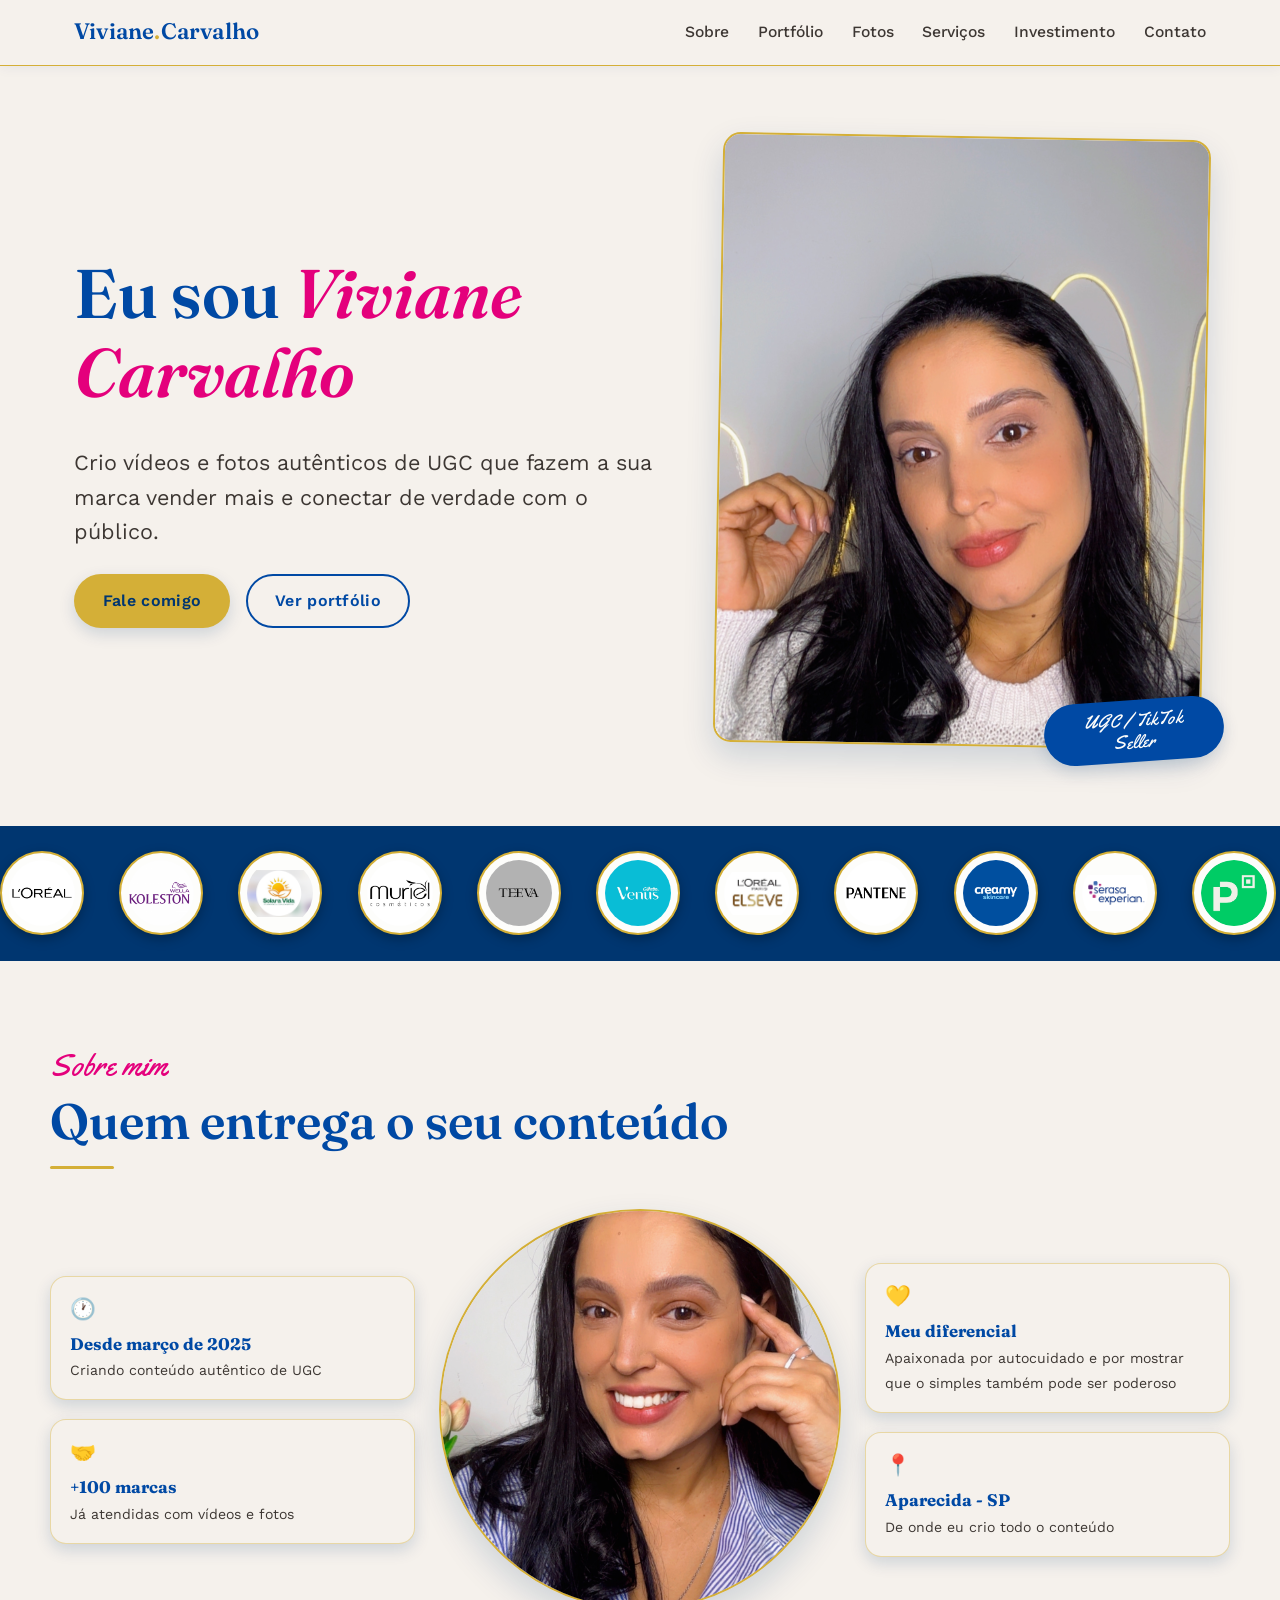
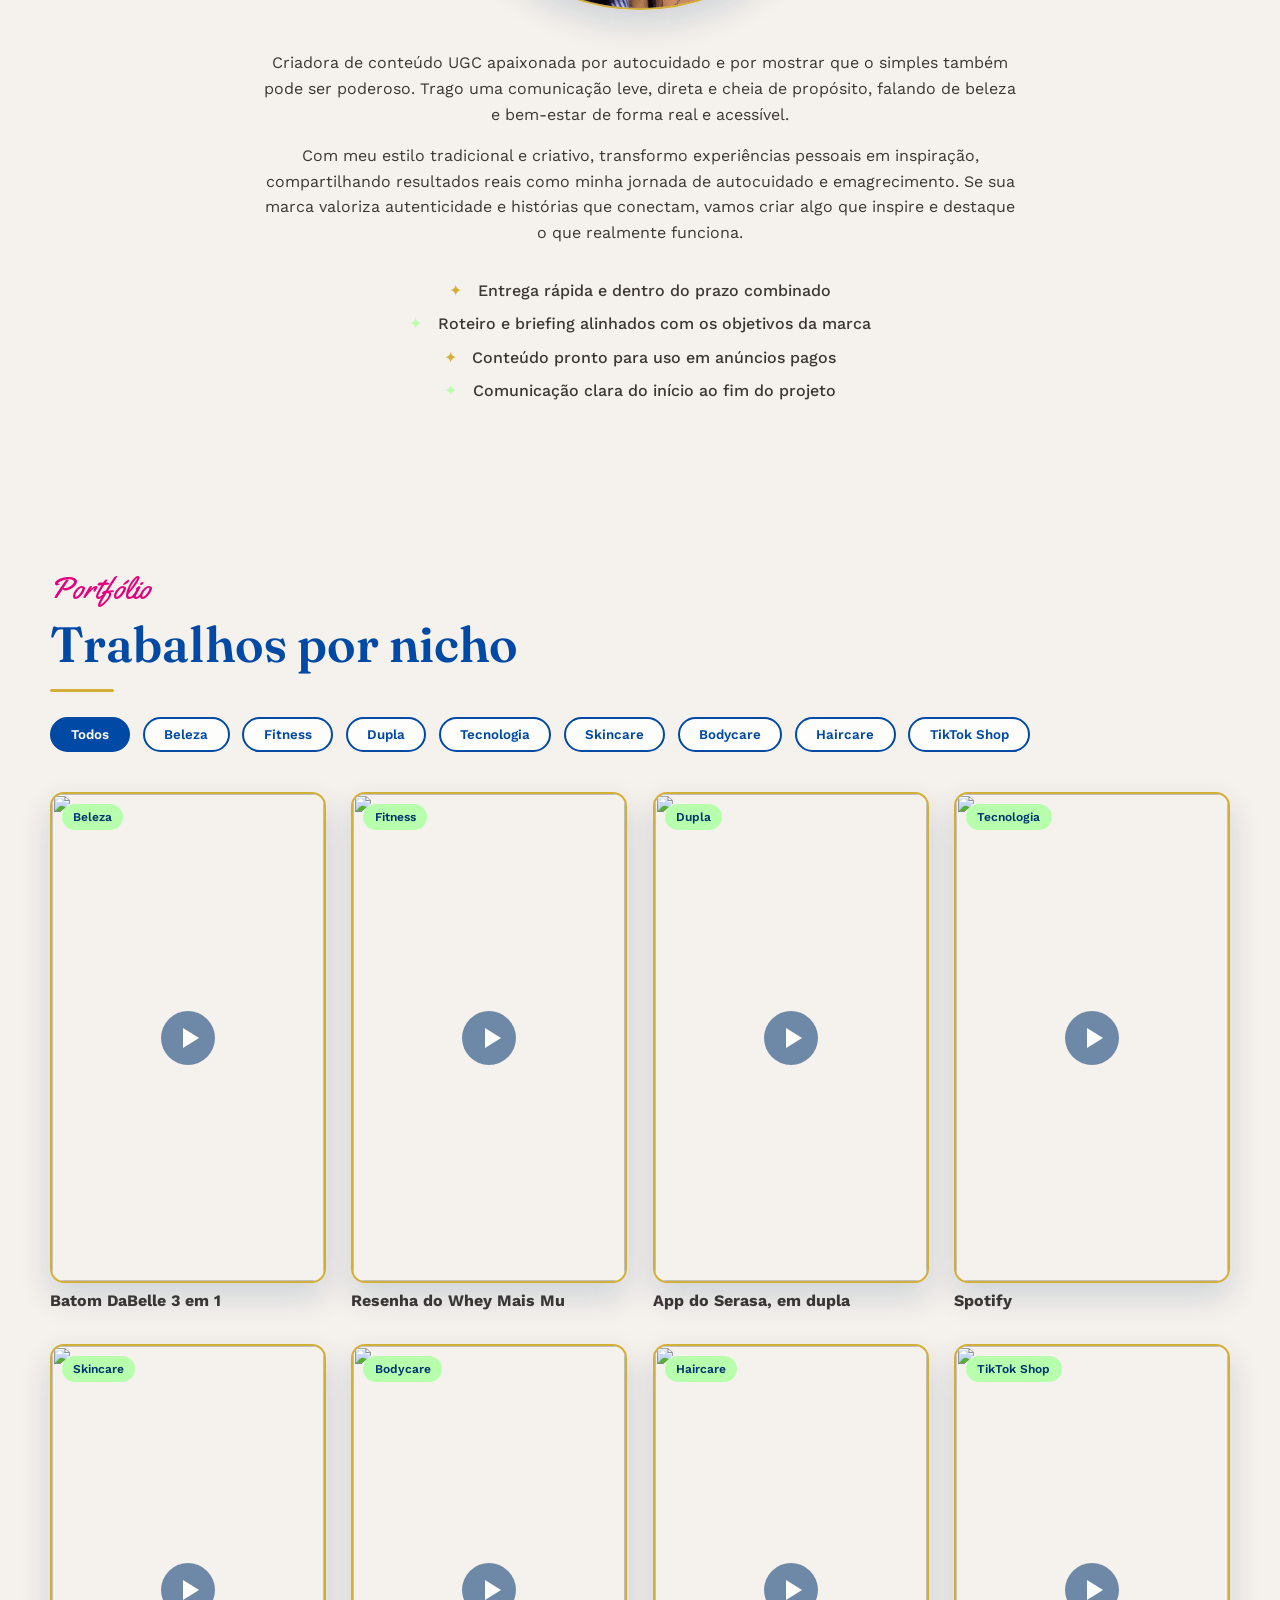
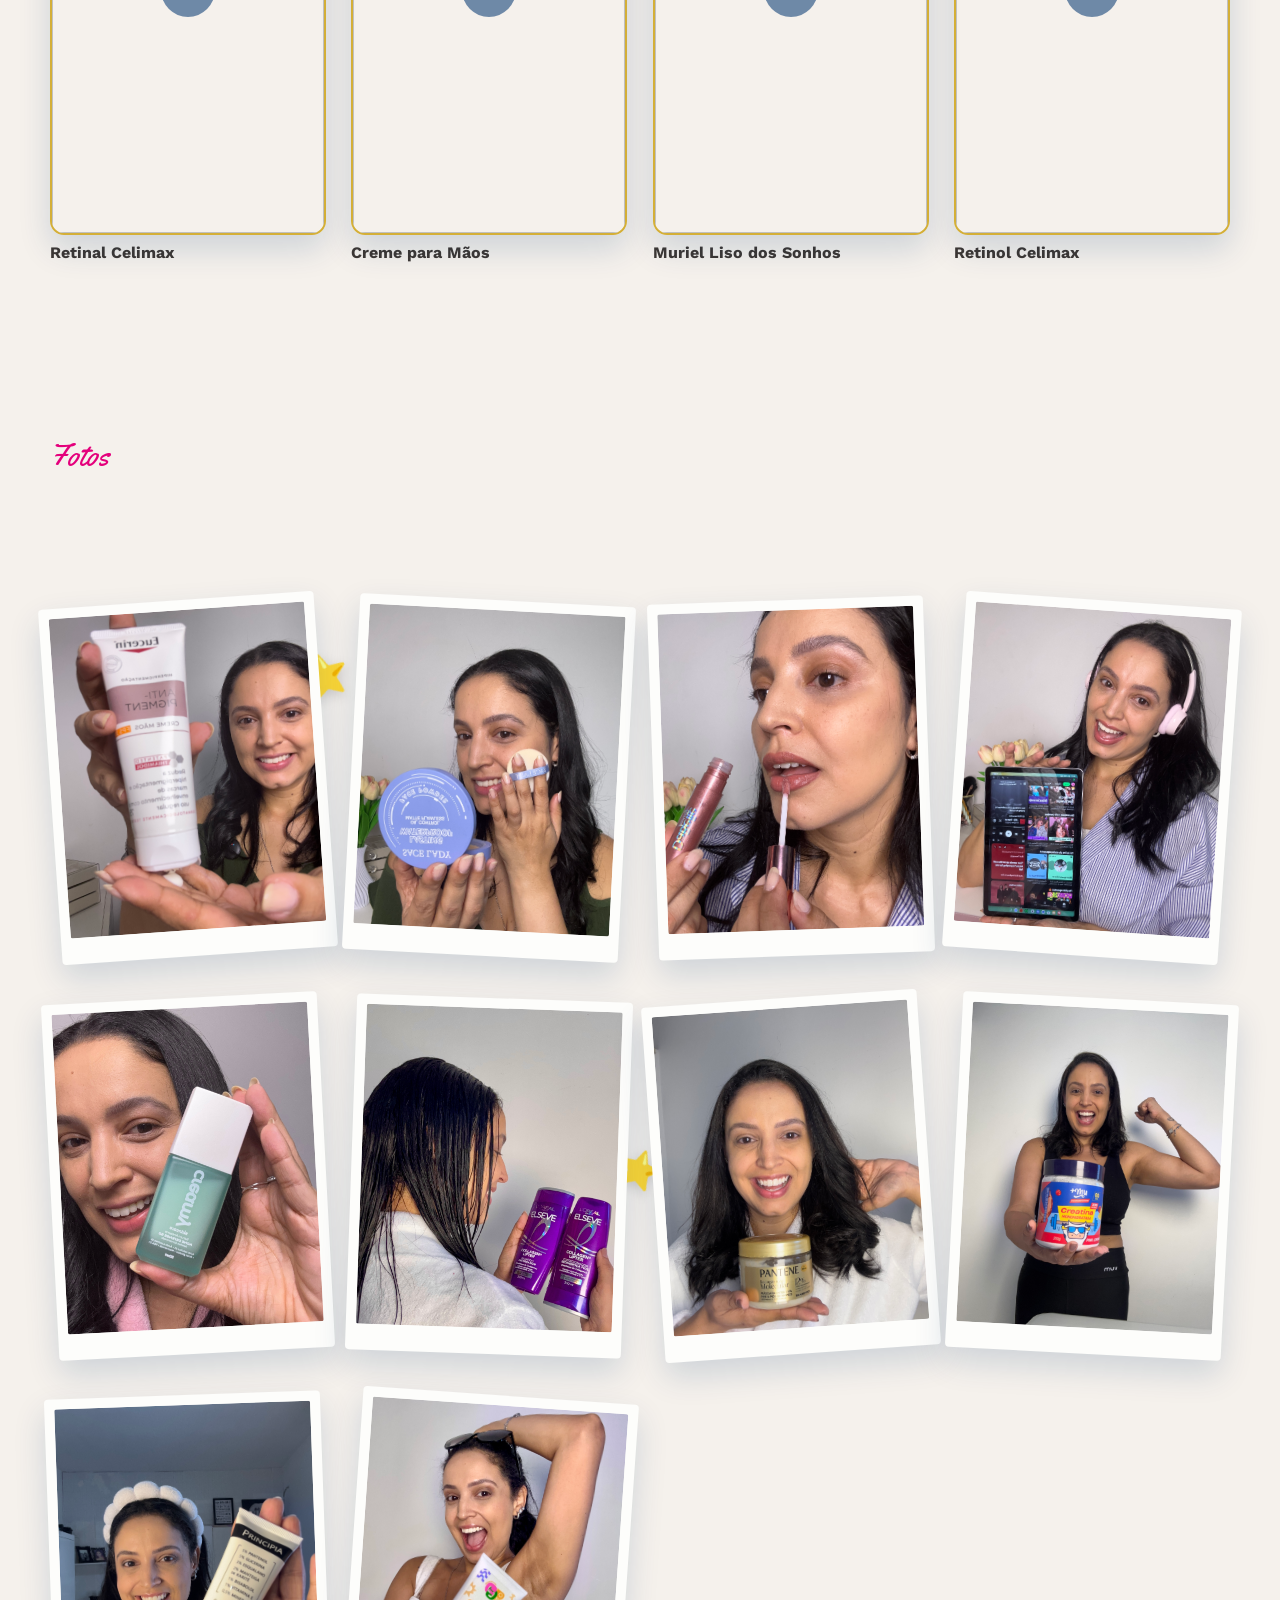
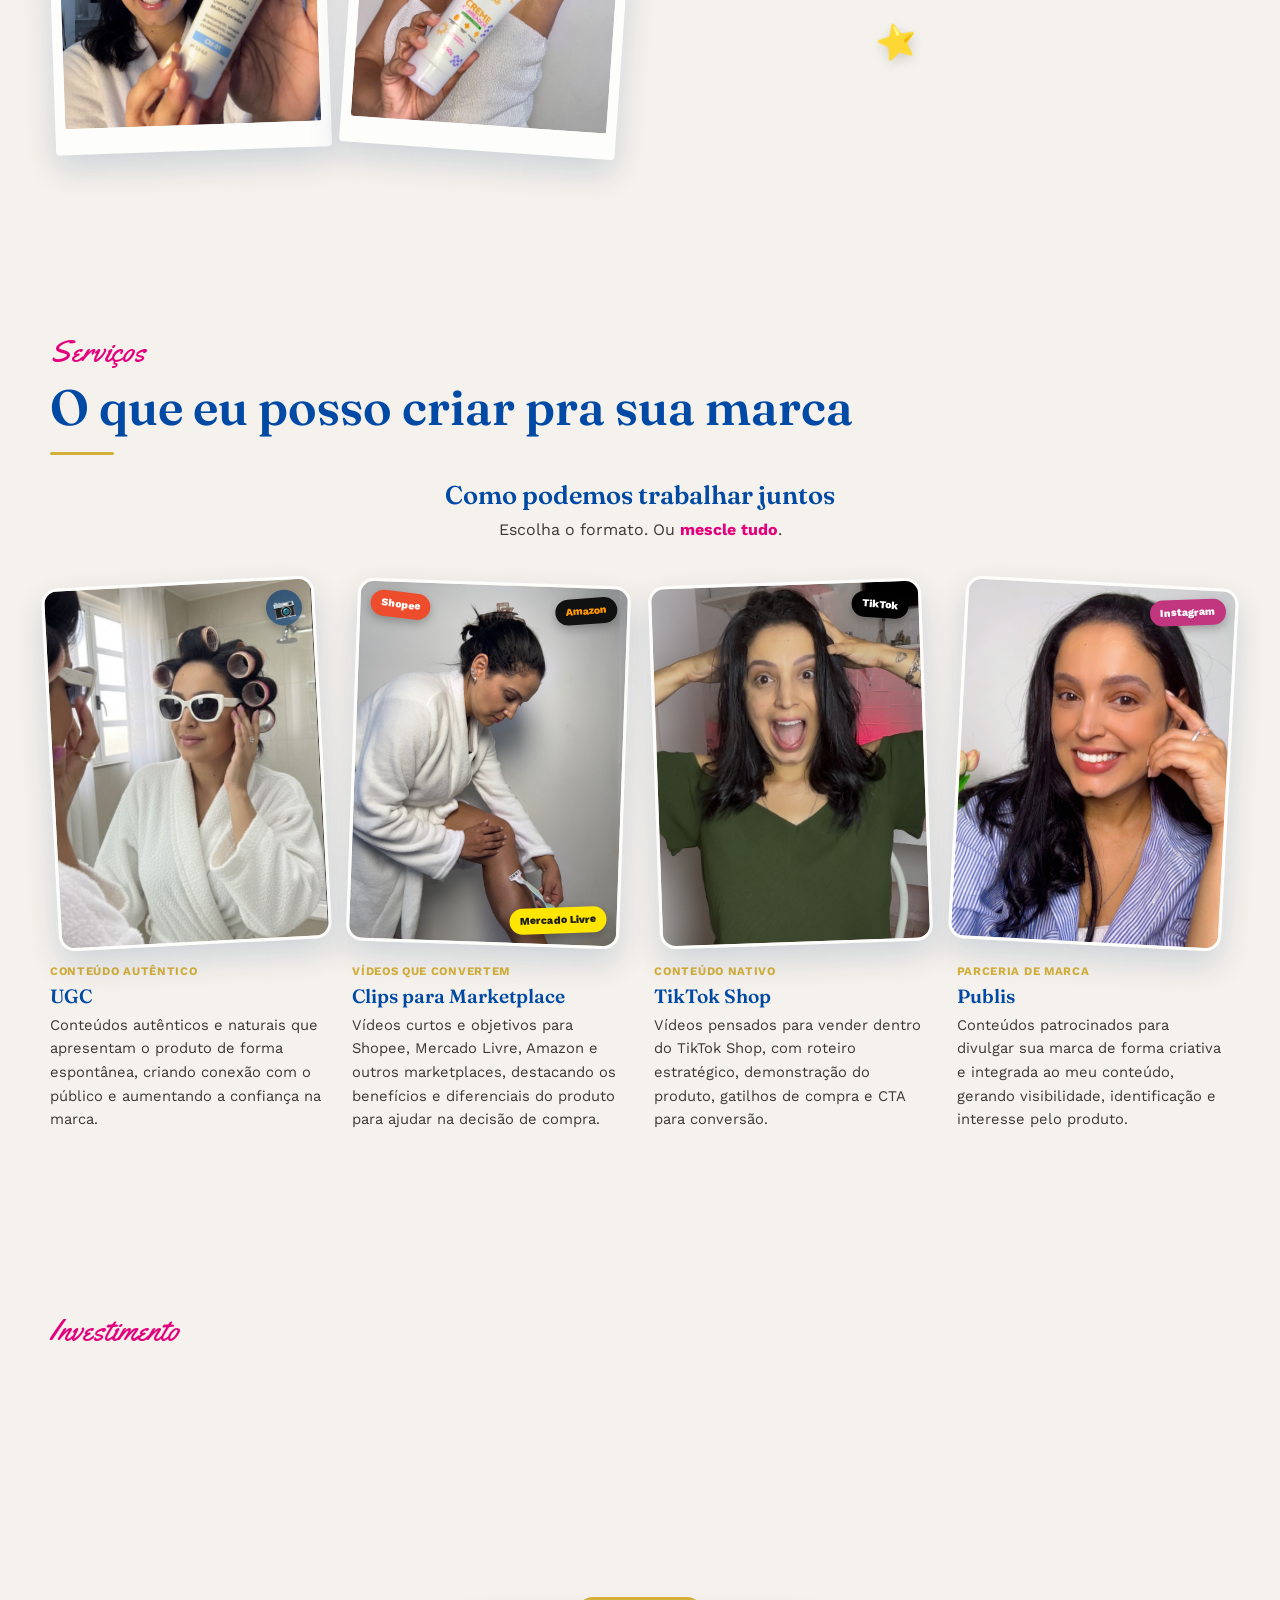
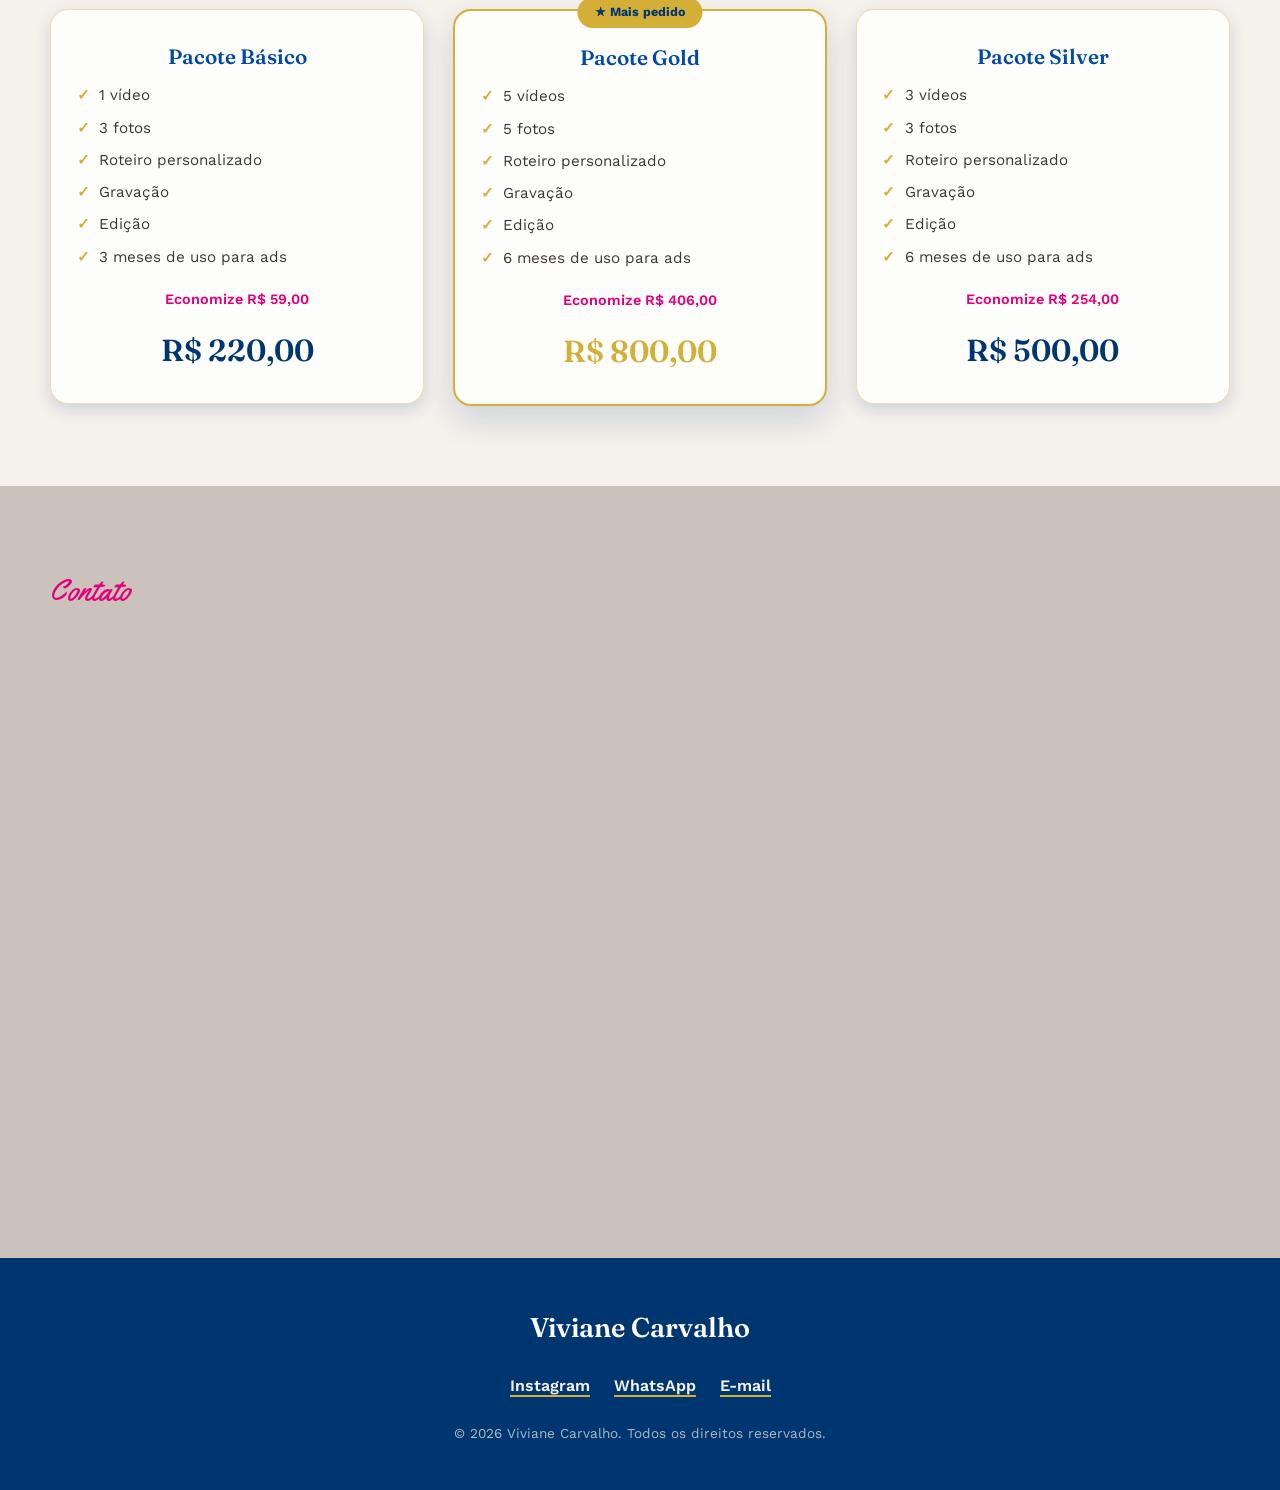
==== index.html @ fca1e66f "Adiciona modal de captura de leads, reaproveitando exatamente a mesma funcao/schema do formulario do" ====
<!DOCTYPE html>
<html lang="pt-BR">
<head>
<meta charset="UTF-8">
<meta name="viewport" content="width=device-width, initial-scale=1.0">
<title>Viviane Carvalho | Criadora de Conteúdo UGC</title>
<meta name="description" content="Viviane Carvalho, criadora de conteúdo UGC. Vídeos e fotos autênticos que aumentam vendas e engajamento para marcas.">

<!-- Google Fonts (único recurso externo permitido) -->
<link rel="preconnect" href="https://fonts.googleapis.com">
<link rel="preconnect" href="https://fonts.gstatic.com" crossorigin>
<link href="https://fonts.googleapis.com/css2?family=Fraunces:ital,wght@0,400;0,500;0,600;0,700;1,500;1,600&family=Work+Sans:wght@400;500;600;700;800&family=Yellowtail&display=swap" rel="stylesheet">

<style>
  /* ===========================================================
     VARIÁVEIS DE COR (paleta de marca: base neutra, azul e pink como
     cores principais, dourado e verde como detalhes)
     =========================================================== */
  :root {
    --azul: #0049a4;         /* cor principal: sofisticação, profundidade */
    --azul-escuro: #003670;  /* tom mais escuro do azul, usado em faixas e cartões escuros */
    --pink: #e4007c;         /* cor principal: feminilidade madura, autoestima */
    --dourado: #d4af37;      /* meio tom: detalhe de criatividade e calor */
    --verde-detalhe: #b7ffad; /* meio tom: detalhe leve, usar com moderação (10%) */
    --branco: #fdfdfb;       /* base: clareza */
    --off-white: #f5f1ec;    /* base: harmonia */
    --cinza-rosado: #ccc2bc; /* base: estabilidade */
    --texto: #3d3733;
    --sombra-suave: 0 14px 32px rgba(0, 54, 112, 0.16);
    --sombra-suave-sm: 0 6px 16px rgba(0, 54, 112, 0.16);
  }

  * { box-sizing: border-box; }

  html {
    scroll-behavior: smooth;
  }

  body {
    margin: 0;
    background-color: var(--off-white);
    color: var(--texto);
    font-family: 'Work Sans', sans-serif;
    line-height: 1.6;
    position: relative;
    overflow-x: hidden;
  }

  img, .bloco-gradiente { max-width: 100%; display: block; }

  h1, h2, h3 {
    font-family: 'Fraunces', serif;
    font-weight: 600;
    line-height: 1.15;
    margin: 0 0 0.5em 0;
    color: var(--azul);
  }

  .fonte-manuscrita { font-family: 'Yellowtail', cursive; }
  .fonte-marcador { font-family: 'Yellowtail', cursive; }

  p { margin: 0 0 1em 0; }

  a { color: inherit; }

  ul { padding: 0; margin: 0; list-style: none; }

  section {
    position: relative;
    z-index: 1;
    scroll-margin-top: 90px;
    padding: 5rem 1.5rem;
  }

  .container {
    max-width: 1180px;
    margin: 0 auto;
  }

  /* Acessibilidade: link para pular direto ao conteúdo */
  .pular-link {
    position: absolute;
    left: -999px;
    top: auto;
    background: var(--dourado);
    color: var(--azul-escuro);
    padding: 0.8rem 1.2rem;
    z-index: 999;
    font-weight: 700;
    border-radius: 8px;
  }
  .pular-link:focus {
    left: 1rem;
    top: 1rem;
  }

  /* Foco visível para navegação por teclado */
  a:focus-visible,
  button:focus-visible,
  input:focus-visible,
  textarea:focus-visible {
    outline: 3px solid var(--dourado);
    outline-offset: 3px;
  }

  .rotulo-secao {
    display: inline-block;
    font-family: 'Yellowtail', cursive;
    font-size: 1.9rem;
    font-weight: 400;
    color: var(--pink);
    margin-bottom: 0.2rem;
  }

  .titulo-secao {
    font-size: clamp(2rem, 5vw, 3.1rem);
    margin-bottom: 0;
    position: relative;
  }
  .titulo-secao::after {
    content: "";
    display: block;
    width: 64px;
    height: 3px;
    background: var(--dourado);
    border-radius: 2px;
    margin: 1rem 0 1.6rem 0;
  }

  /* Botão elegante, em formato de pílula */
  .botao {
    display: inline-flex;
    align-items: center;
    gap: 0.5rem;
    font-family: 'Work Sans', sans-serif;
    font-weight: 600;
    letter-spacing: 0.02em;
    font-size: 1rem;
    text-decoration: none;
    background: var(--dourado);
    color: var(--azul-escuro);
    border: none;
    border-radius: 999px;
    box-shadow: var(--sombra-suave-sm);
    padding: 0.9rem 1.8rem;
    cursor: pointer;
    transition: transform 0.2s ease, box-shadow 0.2s ease;
  }
  .botao:hover, .botao:focus-visible {
    transform: translateY(-3px);
    box-shadow: var(--sombra-suave);
  }
  .botao:active {
    transform: translateY(0);
  }
  .botao--azul { background: var(--azul); color: var(--branco); }
  .botao--verde { background: var(--pink); color: var(--azul-escuro); }
  .botao--magenta { background: var(--dourado); color: var(--azul-escuro); }
  .botao--outline {
    background: transparent;
    color: var(--azul);
    border: 2px solid var(--azul);
    box-shadow: none;
    padding: calc(0.9rem - 2px) calc(1.8rem - 2px);
  }
  .botao--outline:hover, .botao--outline:focus-visible {
    background: var(--azul);
    color: var(--branco);
  }

  /* Bloco em gradiente (substitui fotos/vídeos reais) */
  .bloco-gradiente {
    border: 2px solid var(--dourado);
    border-radius: 16px;
    box-shadow: var(--sombra-suave);
    display: flex;
    align-items: center;
    justify-content: center;
    text-align: center;
    color: var(--branco);
    font-family: 'Fraunces', serif;
    font-style: italic;
    font-weight: 500;
    font-size: 1.15rem;
    padding: 1rem;
    text-shadow: 0 2px 8px rgba(0,0,0,0.3);
  }

  /* Emblema decorativo (fita elegante) */
  .adesivo {
    position: absolute;
    background: var(--azul);
    color: var(--branco);
    border-radius: 999px;
    box-shadow: var(--sombra-suave-sm);
    padding: 0.55rem 1.3rem;
    font-family: 'Yellowtail', cursive;
    font-weight: 400;
    font-size: 1.5rem;
    z-index: 2;
  }

  /* ---------- CABEÇALHO / MENU ---------- */
  .cabecalho {
    position: fixed;
    top: 0; left: 0; right: 0;
    z-index: 100;
    background: var(--off-white);
    border-bottom: 1px solid var(--dourado);
    box-shadow: 0 2px 12px rgba(0, 54, 112, 0.06);
  }
  .barra-nav {
    max-width: 1180px;
    margin: 0 auto;
    display: flex;
    align-items: center;
    justify-content: space-between;
    padding: 0.9rem 1.5rem;
  }
  .logo {
    font-family: 'Fraunces', serif;
    font-weight: 600;
    font-size: 1.4rem;
    text-decoration: none;
    color: var(--azul);
    letter-spacing: 0.2px;
  }
  .logo span { color: var(--dourado); }

  .menu-links {
    display: flex;
    gap: 1.8rem;
    align-items: center;
  }
  .menu-links a {
    text-decoration: none;
    font-weight: 500;
    font-size: 0.98rem;
    color: var(--texto);
    position: relative;
    padding: 0.2rem 0;
  }
  .menu-links a::after {
    content: "";
    position: absolute;
    left: 0; bottom: -3px;
    width: 0%; height: 2px;
    background: var(--dourado);
    transition: width 0.2s ease;
  }
  .menu-links a:hover::after,
  .menu-links a:focus-visible::after {
    width: 100%;
  }

  .botao-hamburguer {
    display: none;
    flex-direction: column;
    justify-content: center;
    gap: 5px;
    width: 44px;
    height: 44px;
    background: var(--azul);
    border: none;
    border-radius: 10px;
    box-shadow: var(--sombra-suave-sm);
    cursor: pointer;
    align-items: center;
  }
  .botao-hamburguer span {
    display: block;
    width: 22px;
    height: 2px;
    background: var(--off-white);
    transition: transform 0.25s ease, opacity 0.25s ease;
  }
  .botao-hamburguer.aberto span:nth-child(1) { transform: translateY(8px) rotate(45deg); }
  .botao-hamburguer.aberto span:nth-child(2) { opacity: 0; }
  .botao-hamburguer.aberto span:nth-child(3) { transform: translateY(-8px) rotate(-45deg); }

  @media (max-width: 860px) {
    .botao-hamburguer { display: flex; }
    .menu-links {
      position: fixed;
      top: 68px;
      right: 0;
      left: 0;
      background: var(--off-white);
      flex-direction: column;
      align-items: flex-start;
      gap: 0;
      border-bottom: 1px solid var(--dourado);
      max-height: 0;
      overflow: hidden;
      transition: max-height 0.3s ease;
    }
    .menu-links.aberto { max-height: 500px; }
    .menu-links a {
      width: 100%;
      padding: 1rem 1.5rem;
      border-top: 1px solid rgba(0,73,164,0.12);
    }
  }

  /* ---------- HERO ---------- */
  .hero {
    padding-top: 8.5rem;
    display: grid;
    grid-template-columns: 1.1fr 0.9fr;
    gap: 3rem;
    align-items: center;
  }
  .hero-texto h1 {
    font-size: clamp(2.4rem, 6vw, 4.3rem);
  }
  .hero-texto .destaque {
    color: var(--pink);
    font-style: italic;
  }
  .hero-frase {
    font-size: clamp(1.1rem, 2vw, 1.35rem);
    max-width: 46ch;
    font-weight: 400;
  }
  .hero-cta {
    display: flex;
    gap: 1rem;
    flex-wrap: wrap;
    margin-top: 1.5rem;
  }
  .hero-imagem-wrap {
    position: relative;
  }
  .hero-imagem-wrap .bloco-gradiente,
  .hero-imagem-wrap .hero-imagem {
    aspect-ratio: 4 / 5;
    width: 100%;
    border-radius: 18px;
    transform: rotate(1deg);
  }
  .hero-imagem-wrap .hero-imagem {
    object-fit: cover;
    border: 2px solid var(--dourado);
    box-shadow: var(--sombra-suave);
  }
  .adesivo-hero-2 {
    bottom: -16px;
    right: -18px;
    transform: rotate(-4deg);
    background: var(--azul);
    font-size: 1.15rem;
    text-align: center;
    line-height: 1.2;
    max-width: 180px;
  }
  @media (max-width: 480px) {
    .adesivo-hero-2 { right: 6px; bottom: -14px; font-size: 1rem; max-width: 150px; }
  }

  @media (max-width: 900px) {
    .hero { grid-template-columns: 1fr; padding-top: 7rem; }
    .hero-imagem-wrap { max-width: 380px; margin: 0 auto; }
  }

  /* ---------- FAIXA DE MARCAS ---------- */
  .faixa-marcas {
    background: var(--azul-escuro);
    color: var(--off-white);
    padding: 1.6rem 0;
    overflow: hidden;
  }
  .marquee-marcas {
    display: flex;
    width: max-content;
    animation: rolar-marcas 150s linear infinite;
    gap: 2.2rem;
    align-items: center;
  }
  @keyframes rolar-marcas {
    from { transform: translateX(0); }
    to { transform: translateX(-50%); }
  }

  /* Logo da marca, em formato redondo (placeholder). Veja o comentário em
     config.marcas no <script> explicando como trocar pela logo real quando
     você tiver o arquivo de imagem. */
  .logo-marca {
    width: 84px;
    height: 84px;
    border-radius: 50%;
    border: 2px solid var(--dourado);
    box-shadow: 0 4px 12px rgba(0,0,0,0.28);
    flex-shrink: 0;
    display: flex;
    align-items: center;
    justify-content: center;
    font-family: 'Fraunces', serif;
    font-weight: 600;
    color: var(--branco);
    font-size: 1.3rem;
    text-shadow: 0 2px 6px rgba(0,0,0,0.3);
    object-fit: contain;
    padding: 7px;
    background-color: var(--branco);
  }

  /* ---------- SOBRE ---------- */
  .sobre-visual {
    display: grid;
    grid-template-columns: 1fr 1.1fr 1fr;
    align-items: center;
    gap: 1.5rem;
    margin: 2.5rem 0;
  }
  .sobre-imagem .bloco-gradiente,
  .sobre-imagem .foto-sobre {
    aspect-ratio: 1 / 1;
    border-radius: 50%;
  }
  .sobre-imagem .foto-sobre {
    width: 100%;
    object-fit: cover;
    border: 2px solid var(--dourado);
    box-shadow: var(--sombra-suave);
  }
  .fatos-sobre {
    display: flex;
    flex-direction: column;
    gap: 1.2rem;
  }
  .fato-sobre {
    background: var(--off-white);
    border: 1px solid rgba(212,175,55,0.4);
    border-radius: 16px;
    padding: 1rem 1.2rem;
    box-shadow: var(--sombra-suave-sm);
  }
  .fato-sobre .fato-icone {
    font-size: 1.3rem;
    display: block;
    margin-bottom: 0.3rem;
  }
  .fato-sobre .fato-titulo {
    font-family: 'Fraunces', serif;
    color: var(--azul);
    font-weight: 700;
    font-size: 1.05rem;
    display: block;
  }
  .fato-sobre .fato-texto {
    font-size: 0.88rem;
    color: var(--texto);
  }
  .sobre-texto-wrap {
    max-width: 760px;
    margin: 0 auto;
    text-align: center;
  }
  .sobre-lista {
    display: inline-flex;
    flex-wrap: wrap;
    justify-content: center;
    gap: 0.5rem 2rem;
    margin-top: 1rem;
  }
  .sobre-lista li {
    padding-left: 1.8rem;
    position: relative;
    font-weight: 500;
  }
  .sobre-lista li::before {
    content: "✦";
    position: absolute;
    left: 0;
    color: var(--dourado);
  }
  .sobre-lista li:nth-child(even)::before {
    color: var(--verde-detalhe);
  }
  @media (max-width: 860px) {
    .sobre-visual { grid-template-columns: 1fr; }
    .sobre-imagem { max-width: 260px; margin: 0 auto; }
    .fatos-sobre { flex-direction: row; flex-wrap: wrap; justify-content: center; }
    .fato-sobre { flex: 1 1 220px; }
  }

  /* ---------- PORTFÓLIO ---------- */
  .filtros {
    display: flex;
    flex-wrap: wrap;
    gap: 0.8rem;
    margin-bottom: 2.5rem;
  }
  .filtro-btn {
    font-family: 'Work Sans', sans-serif;
    font-weight: 600;
    background: var(--branco);
    color: var(--azul);
    border: 2px solid var(--azul);
    border-radius: 999px;
    box-shadow: none;
    padding: 0.5rem 1.2rem;
    cursor: pointer;
    transition: transform 0.15s ease, background 0.15s ease, color 0.15s ease;
  }
  .filtro-btn:hover { transform: translateY(-2px); }
  .filtro-btn[aria-pressed="true"] {
    background: var(--azul);
    color: var(--branco);
  }
  .portfolio-carrossel-wrap {
    position: relative;
  }
  .galeria-portfolio {
    display: grid;
    grid-template-columns: repeat(auto-fit, minmax(240px, 1fr));
    gap: 1.6rem;
  }
  /* Modo carrossel: ativado por JS quando um filtro (diferente de "Todos") é
     escolhido. Os trabalhos passam a rolar na horizontal, com setas de navegação. */
  .galeria-portfolio.modo-carrossel {
    display: flex;
    overflow-x: auto;
    scroll-snap-type: x mandatory;
    scroll-behavior: smooth;
    padding-bottom: 0.5rem;
    scrollbar-width: none;
  }
  .galeria-portfolio.modo-carrossel::-webkit-scrollbar { display: none; }
  .galeria-portfolio.modo-carrossel .item-portfolio {
    flex: 0 0 260px;
    width: 260px;
    scroll-snap-align: start;
  }
  .seta-portfolio {
    display: none;
    position: absolute;
    top: 42%;
    transform: translateY(-50%);
    z-index: 5;
    width: 46px;
    height: 46px;
    border-radius: 50%;
    border: none;
    background: var(--dourado);
    color: var(--azul-escuro);
    box-shadow: var(--sombra-suave-sm);
    font-size: 1.5rem;
    font-weight: 800;
    line-height: 1;
    cursor: pointer;
    align-items: center;
    justify-content: center;
    transition: transform 0.15s ease;
  }
  .seta-portfolio:hover, .seta-portfolio:focus-visible { transform: translateY(-50%) scale(1.08); }
  .seta-portfolio.mostrar { display: flex; }
  .seta-esquerda { left: -14px; }
  .seta-direita { right: -14px; }
  @media (max-width: 640px) {
    .seta-portfolio { width: 38px; height: 38px; font-size: 1.15rem; }
    .seta-esquerda { left: -6px; }
    .seta-direita { right: -6px; }
  }
  .item-portfolio { transition: opacity 0.25s ease, transform 0.25s ease; }
  .item-portfolio .bloco-gradiente {
    aspect-ratio: 3 / 4;
    border-radius: 14px;
    flex-direction: column;
    gap: 0.4rem;
  }
  .item-portfolio .categoria-tag {
    font-family: 'Work Sans', sans-serif;
    font-size: 0.75rem;
    font-weight: 600;
    background: var(--verde-detalhe);
    color: var(--azul-escuro);
    padding: 0.2rem 0.7rem;
    border-radius: 20px;
  }
  .item-portfolio h3 {
    font-family: 'Work Sans', sans-serif;
    color: var(--texto);
    font-size: 1rem;
    font-weight: 700;
    margin-top: 0.6rem;
  }

  /* Player de vídeo do YouTube embutido no card do portfólio */
  .video-wrap {
    position: relative;
    width: 100%;
    aspect-ratio: 9 / 16;
    border-radius: 14px;
    overflow: hidden;
    border: 2px solid var(--dourado);
    box-shadow: var(--sombra-suave);
  }
  .video-wrap iframe {
    position: absolute;
    inset: 0;
    width: 100%;
    height: 100%;
    border: 0;
  }
  /* Camada transparente por cima do vídeo: impede clique direito (menu de baixar,
     copiar link etc.) e é ela que recebe o hover, já que o player não tem controles. */
  .video-overlay {
    position: absolute;
    inset: 0;
    z-index: 4;
    background: transparent;
  }
  /* Capa estática (thumbnail) exibida antes do hover, para esconder o botão
     de play nativo do YouTube. Some junto com o ícone quando o vídeo toca. */
  .video-capa {
    position: absolute;
    inset: 0;
    width: 100%;
    height: 100%;
    object-fit: cover;
    z-index: 2;
    transition: opacity 0.2s ease;
  }
  .video-icone-play {
    position: absolute;
    top: 50%;
    left: 50%;
    transform: translate(-50%, -50%);
    width: 54px;
    height: 54px;
    border-radius: 50%;
    background: rgba(0, 54, 112, 0.55);
    z-index: 3;
    transition: opacity 0.2s ease;
  }
  .video-icone-play::before {
    content: "";
    position: absolute;
    top: 50%;
    left: 56%;
    transform: translate(-50%, -50%);
    border-style: solid;
    border-width: 10px 0 10px 16px;
    border-color: transparent transparent transparent var(--branco);
  }
  .video-wrap.tocando .video-capa,
  .video-wrap.tocando .video-icone-play {
    opacity: 0;
    pointer-events: none;
  }
  .categoria-tag-video {
    position: absolute;
    top: 10px;
    left: 10px;
    z-index: 4;
  }

  /* ---------- GALERIA DE FOTOS ---------- */
  .galeria-fotos {
    position: relative;
    display: grid;
    grid-template-columns: repeat(auto-fit, minmax(220px, 1fr));
    gap: 2.6rem 1.6rem;
    padding: 1rem 0;
  }
  .item-foto {
    background: var(--branco);
    padding: 0.6rem 0.6rem 1.6rem 0.6rem;
    border-radius: 4px;
    box-shadow: var(--sombra-suave);
    transition: transform 0.25s ease, box-shadow 0.25s ease;
    position: relative;
    z-index: 1;
  }
  .item-foto:nth-child(6n+1) { transform: rotate(-4deg); }
  .item-foto:nth-child(6n+2) { transform: rotate(3deg); }
  .item-foto:nth-child(6n+3) { transform: rotate(-2deg); }
  .item-foto:nth-child(6n+4) { transform: rotate(4deg); }
  .item-foto:nth-child(6n+5) { transform: rotate(-3deg); }
  .item-foto:nth-child(6n+6) { transform: rotate(2deg); }
  .item-foto:hover {
    transform: rotate(0deg) scale(1.06);
    box-shadow: 0 18px 34px rgba(0, 54, 112, 0.24);
    z-index: 5;
  }
  .item-foto .bloco-gradiente {
    aspect-ratio: 4 / 5;
    border-radius: 2px;
  }
  .foto-real {
    width: 100%;
    aspect-ratio: 4 / 5;
    object-fit: cover;
    border-radius: 2px;
    display: block;
  }
  .figurinha-fotos {
    position: absolute;
    pointer-events: none;
    z-index: 0;
    line-height: 1;
    filter: drop-shadow(0 4px 6px rgba(0,0,0,0.15));
  }

  /* ---------- SERVIÇOS ---------- */
  .servicos-banner {
    text-align: center;
    max-width: 620px;
    margin: 1.5rem auto 2.5rem auto;
  }
  .servicos-banner h3 {
    font-family: 'Fraunces', serif;
    color: var(--azul);
    font-size: 1.6rem;
    margin-bottom: 0.4rem;
  }
  .servicos-banner p { margin: 0; }
  .servicos-banner-destaque { color: var(--pink); font-weight: 700; }
  .reveal-divertido {
    transform: scale(0.7) rotate(-4deg);
  }
  .reveal-divertido.visivel {
    transform: scale(1) rotate(0deg);
    transition: opacity 0.6s ease, transform 0.7s cubic-bezier(0.34, 1.56, 0.64, 1);
  }
  .grid-servicos {
    display: grid;
    grid-template-columns: repeat(auto-fit, minmax(230px, 1fr));
    gap: 2.2rem 1.8rem;
  }
  .card-servico {
    text-align: left;
  }
  .card-servico .foto-servico-wrap {
    position: relative;
    overflow: hidden;
    border-radius: 16px;
    box-shadow: var(--sombra-suave);
    border: 3px solid var(--branco);
    margin-bottom: 1.1rem;
    transition: transform 0.25s ease;
  }
  .selo-servico {
    position: absolute;
    z-index: 2;
    font-size: 0.66rem;
    font-weight: 800;
    letter-spacing: 0.01em;
    padding: 0.3rem 0.65rem;
    border-radius: 999px;
    box-shadow: 0 4px 10px rgba(0,0,0,0.25);
    white-space: nowrap;
  }
  .selo-icone-servico {
    position: absolute;
    z-index: 2;
    width: 36px;
    height: 36px;
    border-radius: 50%;
    background: rgba(0, 54, 112, 0.65);
    display: flex;
    align-items: center;
    justify-content: center;
    font-size: 1.15rem;
    box-shadow: 0 4px 10px rgba(0,0,0,0.25);
  }
  .card-servico:nth-child(4n+1) .foto-servico-wrap { transform: rotate(-3deg); }
  .card-servico:nth-child(4n+2) .foto-servico-wrap { transform: rotate(2deg); }
  .card-servico:nth-child(4n+3) .foto-servico-wrap { transform: rotate(-2deg); }
  .card-servico:nth-child(4n+4) .foto-servico-wrap { transform: rotate(3deg); }
  .card-servico:hover .foto-servico-wrap { transform: rotate(0deg) scale(1.04); }
  .foto-servico {
    width: 100%;
    aspect-ratio: 3 / 4;
    object-fit: cover;
    display: block;
  }
  .card-servico .servico-categoria {
    text-transform: uppercase;
    font-size: 0.72rem;
    letter-spacing: 0.06em;
    color: var(--dourado);
    font-weight: 700;
    display: block;
    margin-bottom: 0.3rem;
  }
  .card-servico h3 {
    font-size: 1.2rem;
    font-family: 'Fraunces', serif;
    font-weight: 600;
    margin-bottom: 0.4rem;
  }
  .card-servico p { font-size: 0.92rem; }
  @media (max-width: 640px) {
    .servicos-banner { flex-direction: column; align-items: flex-start; }
  }

  /* ---------- INVESTIMENTO ---------- */
  .precos-unitarios {
    background: var(--off-white);
    border: 1px solid rgba(212,175,55,0.4);
    border-radius: 16px;
    padding: 1.5rem 2rem;
    margin: 0.5rem 0 2.5rem 0;
  }
  .precos-unitarios h3 {
    font-family: 'Fraunces', serif;
    color: var(--azul);
    font-size: 1.1rem;
    margin-bottom: 0.9rem;
  }
  .lista-unitarios {
    display: flex;
    flex-wrap: wrap;
    gap: 0.7rem 2.2rem;
  }
  .lista-unitarios li {
    font-weight: 600;
    font-size: 0.95rem;
  }
  .lista-unitarios li span {
    color: var(--pink);
    font-weight: 700;
    margin-left: 0.3rem;
  }
  .lista-unitarios li a {
    color: inherit;
    text-decoration: underline;
    text-decoration-color: rgba(212,175,55,0.6);
    text-underline-offset: 3px;
  }
  .lista-unitarios li span a {
    color: var(--pink);
  }
  .grid-pacotes {
    display: grid;
    grid-template-columns: repeat(auto-fit, minmax(260px, 1fr));
    gap: 1.8rem;
    align-items: start;
  }
  .card-pacote {
    background: var(--branco);
    border: 1px solid rgba(212,175,55,0.4);
    border-radius: 18px;
    box-shadow: var(--sombra-suave-sm);
    padding: 2.2rem 1.6rem 1.8rem 1.6rem;
    text-align: center;
    position: relative;
  }
  .card-pacote.destaque {
    border: 2px solid var(--dourado);
    box-shadow: var(--sombra-suave);
  }
  @media (min-width: 641px) {
    .card-pacote.destaque { transform: scale(1.04); }
  }
  .card-pacote .selo-popular {
    position: absolute;
    top: -14px;
    left: 50%;
    transform: translateX(-50%);
    background: var(--dourado);
    color: var(--azul-escuro);
    font-size: 0.78rem;
    font-weight: 700;
    padding: 0.35rem 1.1rem;
    border-radius: 999px;
    white-space: nowrap;
  }
  .card-pacote h3 {
    font-family: 'Fraunces', serif;
    color: var(--azul);
    font-size: 1.3rem;
    margin-bottom: 0.9rem;
  }
  .card-pacote ul {
    text-align: left;
    margin-bottom: 1.2rem;
  }
  .card-pacote ul li {
    padding-left: 1.4rem;
    position: relative;
    margin-bottom: 0.5rem;
    font-size: 0.95rem;
  }
  .card-pacote ul li::before {
    content: "✓";
    position: absolute;
    left: 0;
    color: var(--dourado);
    font-weight: 700;
  }
  .card-pacote .economia {
    display: block;
    color: var(--pink);
    font-weight: 600;
    font-size: 0.9rem;
    margin-bottom: 0.9rem;
  }
  .card-pacote .preco {
    font-family: 'Fraunces', serif;
    font-size: 1.9rem;
    font-weight: 600;
    color: var(--azul-escuro);
  }
  .card-pacote.destaque .preco { color: var(--dourado); }

  /* ---------- CONTATO ---------- */
  .secao-contato { background: var(--cinza-rosado); }
  .contato-grid {
    display: grid;
    grid-template-columns: 1fr 1fr;
    gap: 3rem;
  }
  .formulario {
    display: flex;
    flex-direction: column;
    gap: 1rem;
    background: var(--branco);
    border: 1px solid rgba(212,175,55,0.4);
    border-radius: 18px;
    box-shadow: var(--sombra-suave);
    padding: 2rem;
  }
  .campo label {
    display: block;
    font-weight: 600;
    margin-bottom: 0.4rem;
    font-size: 0.95rem;
    color: var(--azul);
  }
  .campo input,
  .campo textarea {
    width: 100%;
    padding: 0.8rem;
    border: 1.5px solid rgba(0,73,164,0.35);
    border-radius: 8px;
    font-family: 'Work Sans', sans-serif;
    font-size: 1rem;
    background: var(--off-white);
    color: var(--texto);
  }
  .mensagem-confirmacao {
    background: var(--pink);
    color: var(--azul-escuro);
    border-radius: 10px;
    padding: 0.9rem 1.1rem;
    font-weight: 700;
    display: none;
  }
  .mensagem-confirmacao.mostrar { display: block; }

  .contatos-diretos { display: flex; flex-direction: column; gap: 1rem; }
  .contato-item {
    display: flex;
    align-items: center;
    gap: 1rem;
    text-decoration: none;
    background: var(--branco);
    border: 1px solid rgba(212,175,55,0.4);
    border-radius: 14px;
    box-shadow: var(--sombra-suave-sm);
    padding: 1.1rem 1.3rem;
    color: var(--texto);
    font-weight: 600;
    transition: transform 0.15s ease, box-shadow 0.15s ease;
  }
  .contato-item:hover { transform: translateY(-3px); box-shadow: var(--sombra-suave); }
  .contato-item .icone-contato { font-size: 1.6rem; }

  @media (max-width: 860px) {
    .contato-grid { grid-template-columns: 1fr; }
  }

  /* ---------- RODAPÉ ---------- */
  .rodape {
    background: var(--azul-escuro);
    color: var(--off-white);
    padding: 3rem 1.5rem 2rem;
    text-align: center;
  }
  .rodape-nome {
    font-family: 'Fraunces', serif;
    font-weight: 600;
    font-size: 1.7rem;
    color: var(--branco);
  }
  .rodape-redes {
    display: flex;
    justify-content: center;
    gap: 1.5rem;
    margin: 1.5rem 0;
    flex-wrap: wrap;
  }
  .rodape-redes a {
    text-decoration: none;
    font-weight: 600;
    border-bottom: 2px solid var(--dourado);
  }
  .rodape-copyright {
    font-size: 0.85rem;
    opacity: 0.7;
    margin-top: 1rem;
  }

  /* ---------- ANIMAÇÃO DE ENTRADA (reveal) ---------- */
  .reveal {
    opacity: 0;
    transform: translateY(28px);
    transition: opacity 0.7s ease, transform 0.7s ease;
  }
  .reveal.visivel {
    opacity: 1;
    transform: translateY(0);
  }

  @media (prefers-reduced-motion: reduce) {
    html { scroll-behavior: auto; }
    .reveal { opacity: 1; transform: none; transition: none; }
    .marquee-marcas { animation: none; }
    * { animation-duration: 0.01ms !important; transition-duration: 0.01ms !important; }
  }

  /* ---------- MODAL DE CAPTURA DE LEADS ---------- */
  .modal-leads-backdrop {
    position: fixed;
    inset: 0;
    z-index: 1000;
    background: rgba(61, 55, 51, 0.55);
    backdrop-filter: blur(3px);
    -webkit-backdrop-filter: blur(3px);
    display: flex;
    align-items: center;
    justify-content: center;
    padding: 1.2rem;
    opacity: 0;
    transition: opacity 0.2s ease;
  }
  .modal-leads-backdrop[hidden] { display: none; }
  .modal-leads-backdrop.mostrar { opacity: 1; }
  .modal-leads {
    background: var(--branco);
    border-radius: 24px;
    box-shadow: var(--sombra-suave);
    padding: 2.2rem;
    width: 100%;
    max-width: 440px;
    position: relative;
    opacity: 0;
    transform: translateY(16px) scale(0.98);
    transition: opacity 0.2s ease, transform 0.2s ease;
  }
  .modal-leads-backdrop.mostrar .modal-leads {
    opacity: 1;
    transform: translateY(0) scale(1);
  }
  .modal-leads-fechar {
    position: absolute;
    top: 1rem;
    right: 1rem;
    background: none;
    border: none;
    font-size: 1.3rem;
    line-height: 1;
    color: var(--texto);
    cursor: pointer;
    padding: 0.3rem;
  }
  .modal-leads-eyebrow {
    display: block;
    text-transform: uppercase;
    letter-spacing: 0.14em;
    font-size: 0.72rem;
    font-weight: 700;
    color: var(--azul);
    margin-bottom: 0.5rem;
  }
  .modal-leads h3 {
    font-family: 'Fraunces', serif;
    font-weight: 700;
    color: var(--azul);
    font-size: 1.5rem;
    margin-bottom: 0.6rem;
  }
  .modal-leads-subtitulo {
    color: var(--texto);
    font-size: 0.95rem;
    margin-bottom: 1.4rem;
  }
  .modal-leads-campo { margin-bottom: 1rem; }
  .modal-leads-campo input {
    width: 100%;
    padding: 0.85rem 1rem;
    border: 1.5px solid var(--cinza-rosado);
    border-radius: 16px;
    font-family: 'Work Sans', sans-serif;
    font-size: 0.95rem;
    background: transparent;
    color: var(--texto);
  }
  .modal-leads-campo input::placeholder { color: var(--cinza-rosado); }
  .modal-leads-campo input:focus-visible {
    outline: 2px solid var(--azul);
    outline-offset: 2px;
  }
  .modal-leads-erro-campo {
    display: block;
    color: #b3261e;
    font-size: 0.8rem;
    margin-top: 0.35rem;
  }
  .modal-leads-botao {
    width: 100%;
    padding: 0.85rem 1rem;
    border: none;
    border-radius: 16px;
    background: var(--azul);
    color: var(--branco);
    font-weight: 700;
    font-size: 0.98rem;
    cursor: pointer;
    transition: opacity 0.2s ease;
  }
  .modal-leads-botao:disabled { opacity: 0.65; cursor: default; }
  .modal-leads-erro-geral {
    color: #b3261e;
    font-size: 0.85rem;
    text-align: center;
    margin-top: 0.9rem;
  }
  .modal-leads-microcopy {
    text-align: center;
    font-size: 0.8rem;
    color: var(--cinza-rosado);
    margin-top: 1.2rem;
  }
  .modal-leads-sucesso {
    text-align: center;
    padding: 1.5rem 0;
  }
  .modal-leads-sucesso .icone-sucesso { font-size: 2.4rem; display: block; margin-bottom: 0.8rem; }
  .modal-leads-sucesso h3 { margin-bottom: 0.4rem; }
  .modal-leads-sucesso p { color: var(--texto); font-size: 0.95rem; }
  @media (prefers-reduced-motion: reduce) {
    .modal-leads-backdrop, .modal-leads { transition: none; }
  }
</style>
</head>
<body>

<a href="#conteudo-principal" class="pular-link">Pular para o conteúdo principal</a>

<!-- 1. CABEÇALHO / MENU -->
<header class="cabecalho">
  <div class="barra-nav">
    <a href="#topo" class="logo">Viviane<span>.</span>Carvalho</a>
    <nav aria-label="Navegação principal">
      <ul class="menu-links" id="menu-links">
        <li><a href="#sobre">Sobre</a></li>
        <li><a href="#portfolio">Portfólio</a></li>
        <li><a href="#fotos">Fotos</a></li>
        <li><a href="#servicos">Serviços</a></li>
        <li><a href="#investimento">Investimento</a></li>
        <li><a href="#contato">Contato</a></li>
      </ul>
    </nav>
    <button class="botao-hamburguer" id="botao-hamburguer" aria-label="Abrir menu" aria-controls="menu-links" aria-expanded="false">
      <span></span><span></span><span></span>
    </button>
  </div>
</header>

<main id="conteudo-principal">

  <!-- 2. HERO -->
  <section class="hero container" id="topo">
    <div class="hero-texto reveal">
      <h1>Eu sou <span class="destaque" id="hero-nome">Viviane Carvalho</span></h1>
      <p class="hero-frase" id="hero-frase"></p>
      <div class="hero-cta">
        <a href="#contato" class="botao botao--magenta" id="cta-fale-comigo">Fale comigo</a>
        <a href="#portfolio" class="botao botao--outline" id="cta-ver-portfolio">Ver portfólio</a>
      </div>
    </div>
    <div class="hero-imagem-wrap reveal">
      <img class="hero-imagem" src="fotos/hero-viviane.jpg" alt="Foto de Viviane Carvalho">
      <div class="adesivo adesivo-hero-2 fonte-marcador">UGC / TikTok Seller</div>
    </div>
  </section>

  <!-- 3. FAIXA DE MARCAS -->
  <section class="faixa-marcas" aria-label="Marcas que já trabalharam com Viviane">
    <div class="marquee-marcas" id="marquee-marcas"></div>
  </section>

  <!-- 4. SOBRE -->
  <section id="sobre">
    <div class="container">
      <span class="rotulo-secao">Sobre mim</span>
      <h2 class="titulo-secao reveal">Quem entrega o seu conteúdo</h2>
      <div class="sobre-visual">
        <div class="fatos-sobre fatos-sobre-esquerda" id="fatos-sobre-esquerda"></div>
        <div class="sobre-imagem reveal">
          <img class="foto-sobre" src="fotos/sobre-viviane.jpg" alt="Foto de Viviane Carvalho">
        </div>
        <div class="fatos-sobre fatos-sobre-direita" id="fatos-sobre-direita"></div>
      </div>
      <div class="sobre-texto-wrap reveal">
        <div id="sobre-texto"></div>
        <ul class="sobre-lista" id="sobre-lista"></ul>
      </div>
    </div>
  </section>

  <!-- 5. PORTFÓLIO COM FILTRO -->
  <section id="portfolio">
    <div class="container">
      <span class="rotulo-secao">Portfólio</span>
      <h2 class="titulo-secao reveal">Trabalhos por nicho</h2>
      <div class="filtros" id="filtros" role="group" aria-label="Filtrar portfólio por categoria"></div>
      <div class="portfolio-carrossel-wrap">
        <button class="seta-portfolio seta-esquerda" id="seta-portfolio-esquerda" aria-label="Ver trabalhos anteriores">&#8249;</button>
        <div class="galeria-portfolio" id="galeria-portfolio"></div>
        <button class="seta-portfolio seta-direita" id="seta-portfolio-direita" aria-label="Ver próximos trabalhos">&#8250;</button>
      </div>
    </div>
  </section>

  <!-- 5B. GALERIA DE FOTOS -->
  <section id="fotos">
    <div class="container">
      <span class="rotulo-secao">Fotos</span>
      <h2 class="titulo-secao reveal">Galeria de fotos</h2>
      <div class="galeria-fotos" id="galeria-fotos"></div>
    </div>
  </section>

  <!-- 6. SERVIÇOS -->
  <section id="servicos">
    <div class="container">
      <span class="rotulo-secao">Serviços</span>
      <h2 class="titulo-secao reveal">O que eu posso criar pra sua marca</h2>
      <div class="servicos-banner reveal reveal-divertido">
        <h3>Como podemos trabalhar juntos</h3>
        <p>Escolha o formato. Ou <span class="servicos-banner-destaque">mescle tudo</span>.</p>
      </div>
      <div class="grid-servicos" id="grid-servicos"></div>
    </div>
  </section>

  <!-- 6B. INVESTIMENTO -->
  <section id="investimento">
    <div class="container">
      <span class="rotulo-secao">Investimento</span>
      <h2 class="titulo-secao reveal">Pacotes e valores</h2>
      <div class="precos-unitarios reveal">
        <h3>Valores unitários</h3>
        <ul class="lista-unitarios" id="lista-unitarios"></ul>
      </div>
      <div class="grid-pacotes" id="grid-pacotes"></div>
    </div>
  </section>

  <!-- 7. CONTATO -->
  <section id="contato" class="secao-contato">
    <div class="container">
      <span class="rotulo-secao">Contato</span>
      <h2 class="titulo-secao reveal">Vamos criar conteúdo que vende</h2>
      <div class="contato-grid">
        <form class="formulario reveal" id="formulario-contato" aria-label="Formulário de contato">
          <div class="campo">
            <label for="campo-nome">Nome</label>
            <input type="text" id="campo-nome" name="nome" required autocomplete="name">
          </div>
          <div class="campo">
            <label for="campo-email">E-mail</label>
            <input type="email" id="campo-email" name="email" required autocomplete="email">
          </div>
          <div class="campo">
            <label for="campo-mensagem">Mensagem</label>
            <textarea id="campo-mensagem" name="mensagem" rows="4" required></textarea>
          </div>
          <button type="submit" class="botao botao--azul">Enviar mensagem</button>
          <div class="mensagem-confirmacao" id="mensagem-confirmacao" role="status">
            Obrigada pelo contato! O seu aplicativo de e-mail vai abrir com a mensagem pronta para envio.
          </div>
        </form>
        <div class="contatos-diretos reveal">
          <a class="contato-item" id="contato-whatsapp" href="#" target="_blank" rel="noopener">
            <span class="icone-contato" aria-hidden="true">📱</span> WhatsApp
          </a>
          <a class="contato-item" id="contato-email" href="#">
            <span class="icone-contato" aria-hidden="true">✉️</span> E-mail
          </a>
          <a class="contato-item" id="contato-instagram" href="#" target="_blank" rel="noopener">
            <span class="icone-contato" aria-hidden="true">📸</span> Instagram
          </a>
        </div>
      </div>
    </div>
  </section>

</main>

<!-- 8. RODAPÉ -->
<footer class="rodape">
  <div class="rodape-nome" id="rodape-nome"></div>
  <ul class="rodape-redes" id="rodape-redes"></ul>
  <p class="rodape-copyright" id="rodape-copyright"></p>
</footer>

<!-- 9. MODAL DE CAPTURA DE LEADS (aparece uma vez, depois de 10s de permanência) -->
<div class="modal-leads-backdrop" id="modal-leads-backdrop" hidden>
  <div class="modal-leads" role="dialog" aria-modal="true" aria-labelledby="modal-leads-titulo" id="modal-leads">
    <button type="button" class="modal-leads-fechar" id="modal-leads-fechar" aria-label="Fechar">&times;</button>
    <div id="modal-leads-corpo">
      <span class="modal-leads-eyebrow">Vamos conversar?</span>
      <h3 id="modal-leads-titulo">Curtindo o portfólio?</h3>
      <p class="modal-leads-subtitulo">Deixa seu contato e eu mando ideias de conteúdo personalizadas pra sua marca.</p>
      <form id="modal-leads-form" novalidate>
        <div class="modal-leads-campo">
          <input type="text" id="modal-leads-nome" placeholder="Seu nome" autocomplete="name" required>
          <span class="modal-leads-erro-campo" id="modal-leads-erro-nome" hidden></span>
        </div>
        <div class="modal-leads-campo">
          <input type="email" id="modal-leads-email" placeholder="Seu email" autocomplete="email" required>
          <span class="modal-leads-erro-campo" id="modal-leads-erro-email" hidden></span>
        </div>
        <div class="modal-leads-campo">
          <input type="tel" id="modal-leads-telefone" placeholder="Telefone (opcional)" autocomplete="tel" inputmode="numeric">
        </div>
        <button type="submit" class="modal-leads-botao" id="modal-leads-botao">Quero receber</button>
        <p class="modal-leads-erro-geral" id="modal-leads-erro-geral" hidden>Não deu pra enviar agora. Tenta de novo?</p>
      </form>
      <p class="modal-leads-microcopy">Sem spam, prometo. Só conteúdo relevante.</p>
    </div>
  </div>
</div>

<script>
  /* =========================================================================
     ANALYTICS: registra visitas, cliques e vídeos vistos no Supabase, para
     alimentar o painel administrativo em /login. Client separado e mínimo,
     usado só para GRAVAR: a chave "anon" abaixo só tem permissão de INSERT
     nessas tabelas, nunca de leitura (ver setup.sql do painel).
     ========================================================================= */
  const analytics = (function () {
    const SUPABASE_URL = "https://hfaftvzvbvvkpfjtzfxu.supabase.co";
    const SUPABASE_ANON_KEY = "eyJhbGciOiJIUzI1NiIsInR5cCI6IkpXVCJ9.eyJpc3MiOiJzdXBhYmFzZSIsInJlZiI6ImhmYWZ0dnp2YnZ2a3BmanR6Znh1Iiwicm9sZSI6ImFub24iLCJpYXQiOjE3ODQwMTI5NDYsImV4cCI6MjA5OTU4ODk0Nn0.kUTdXKhKFFLw9tRyqD5GDDkD9VuIrzfpip47RHCBQ2Q";

    function idDaSessao() {
      let id = sessionStorage.getItem("pf_session_id");
      if (!id) {
        id = crypto.randomUUID ? crypto.randomUUID() : `${Date.now()}-${Math.random().toString(16).slice(2)}`;
        sessionStorage.setItem("pf_session_id", id);
      }
      return id;
    }

    function registrarEvento(eventType, eventName, metadata) {
      fetch(`${SUPABASE_URL}/rest/v1/portfolio_events`, {
        method: "POST",
        headers: {
          "Content-Type": "application/json",
          apikey: SUPABASE_ANON_KEY,
          Authorization: `Bearer ${SUPABASE_ANON_KEY}`,
        },
        body: JSON.stringify({
          event_type: eventType,
          event_name: eventName || null,
          session_id: idDaSessao(),
          page_path: window.location.pathname,
          metadata: metadata || null,
        }),
      }).catch(() => {
        // Falha ao registrar analytics nunca deve atrapalhar a navegação do visitante.
      });
    }

    // Retorna uma Promise<boolean> (sucesso ou não), pra quem precisar reagir
    // ao resultado (ex: o modal de captura). O formulário do rodapé ignora o
    // retorno e mantém o comportamento de sempre (não bloqueia a navegação).
    function registrarLead(lead) {
      return fetch(`${SUPABASE_URL}/rest/v1/portfolio_leads`, {
        method: "POST",
        headers: {
          "Content-Type": "application/json",
          apikey: SUPABASE_ANON_KEY,
          Authorization: `Bearer ${SUPABASE_ANON_KEY}`,
        },
        body: JSON.stringify(lead),
      }).then(res => res.ok).catch(() => false);
    }

    // Evita contar o mesmo vídeo várias vezes se o visitante passar o mouse
    // repetidamente durante a mesma visita.
    const videosJaContados = new Set();
    function registrarVideoViewUmaVez(id, titulo, categoria) {
      if (!id || videosJaContados.has(id)) return;
      videosJaContados.add(id);
      registrarEvento("video_view", id, { title: titulo, category: categoria });
    }

    registrarEvento("page_view");

    return { registrarEvento, registrarLead, registrarVideoViewUmaVez };
  })();

  /* =========================================================================
     OBJETO DE CONFIGURAÇÃO
     Edite todo o conteúdo do site aqui. Não é necessário mexer no HTML ou
     no CSS acima para trocar textos, serviços, marcas, portfólio etc.
     ========================================================================= */
  const config = {

    // EDITE AQUI: dados pessoais e frase de impacto do hero
    hero: {
      nome: "Viviane Carvalho",
      frase: "Crio vídeos e fotos autênticos de UGC que fazem a sua marca vender mais e conectar de verdade com o público.",
    },

    // EDITE AQUI: dados de contato (WhatsApp, e-mail e Instagram)
    contato: {
      whatsappNumero: "5512981172902", // formato internacional, sem espaços
      whatsappExibicao: "(12) 98117-2902",
      email: "vivicarvalho.ugc@gmail.com",
      instagramUsuario: "@byvivianecarvalho",
      instagramLink: "https://www.instagram.com/byvivianecarvalho",
    },

    // EDITE AQUI: marcas com quem você já trabalhou (aparecem na faixa rolante)
    // Cada marca vira um "cartão de logo". Por enquanto é um placeholder: um
    // círculo colorido com a inicial do nome, no lugar da logo de verdade.
    // Quando você tiver o arquivo da logo (PNG ou SVG), adicione o campo "logo"
    // com o caminho do arquivo, por exemplo: logo: "logos/bella-cosmeticos.png".
    // A função renderCartaoMarca() mais abaixo já está pronta para usar esse campo:
    // se "logo" existir, ela mostra a imagem; se não existir, mostra o placeholder.
    marcas: [
      { nome: "L'Oréal", inicial: "L", gradiente: "linear-gradient(135deg, var(--azul), var(--azul-escuro))", logo: "logos/loreal.png" },
      { nome: "Wella Koleston", inicial: "W", gradiente: "linear-gradient(135deg, var(--pink), var(--dourado))", logo: "logos/wella-koleston.png" },
      { nome: "Solara Vida", inicial: "S", gradiente: "linear-gradient(135deg, var(--dourado), var(--azul))", logo: "logos/solara-vida.jpeg" },
      { nome: "Muriel Cosméticos", inicial: "M", gradiente: "linear-gradient(135deg, var(--azul-escuro), var(--pink))", logo: "logos/muriel-cosmeticos.png" },
      { nome: "Teeva", inicial: "T", gradiente: "linear-gradient(135deg, var(--pink), var(--azul))", logo: "logos/teeva.png" },
      { nome: "Venus Gillette", inicial: "V", gradiente: "linear-gradient(135deg, var(--dourado), var(--azul-escuro))", logo: "logos/venus-gillette.jpeg" },
      { nome: "L'Oréal Paris Elseve", inicial: "E", gradiente: "linear-gradient(135deg, var(--azul), var(--azul-escuro))", logo: "logos/loreal-paris-elseve.jpeg" },
      { nome: "Pantene", inicial: "P", gradiente: "linear-gradient(135deg, var(--pink), var(--dourado))", logo: "logos/pantene.png" },
      { nome: "Creamy Skincare", inicial: "C", gradiente: "linear-gradient(135deg, var(--dourado), var(--azul))", logo: "logos/creamy-skincare.png" },
      { nome: "Serasa Experian", inicial: "S", gradiente: "linear-gradient(135deg, var(--azul-escuro), var(--pink))", logo: "logos/serasa-experian.png" },
      { nome: "PicPay", inicial: "P", gradiente: "linear-gradient(135deg, var(--pink), var(--azul))", logo: "logos/picpay.jpg" },
      { nome: "Livelo", inicial: "L", gradiente: "linear-gradient(135deg, var(--dourado), var(--azul-escuro))", logo: "logos/livelo.png" },
      { nome: "Dove", inicial: "D", gradiente: "linear-gradient(135deg, var(--azul), var(--azul-escuro))", logo: "logos/dove.jpg" },
      { nome: "Aura Beauty", inicial: "A", gradiente: "linear-gradient(135deg, var(--pink), var(--dourado))", logo: "logos/aura-beauty.jpeg" }
    ],

    // EDITE AQUI: texto e lista da seção Sobre
    sobre: {
      // EDITE AQUI: fatos rápidos que aparecem ao redor da foto (2 do lado esquerdo, 2 do direito)
      fatos: [
        { icone: "🕐", titulo: "Desde março de 2025", texto: "Criando conteúdo autêntico de UGC" },
        { icone: "🤝", titulo: "+100 marcas", texto: "Já atendidas com vídeos e fotos" },
        { icone: "💛", titulo: "Meu diferencial", texto: "Apaixonada por autocuidado e por mostrar que o simples também pode ser poderoso" },
        { icone: "📍", titulo: "Aparecida - SP", texto: "De onde eu crio todo o conteúdo" }
      ],
      paragrafos: [
        "Criadora de conteúdo UGC apaixonada por autocuidado e por mostrar que o simples também pode ser poderoso. Trago uma comunicação leve, direta e cheia de propósito, falando de beleza e bem-estar de forma real e acessível.",
        "Com meu estilo tradicional e criativo, transformo experiências pessoais em inspiração, compartilhando resultados reais como minha jornada de autocuidado e emagrecimento. Se sua marca valoriza autenticidade e histórias que conectam, vamos criar algo que inspire e destaque o que realmente funciona."
      ],
      pontos: [
        "Entrega rápida e dentro do prazo combinado",
        "Roteiro e briefing alinhados com os objetivos da marca",
        "Conteúdo pronto para uso em anúncios pagos",
        "Comunicação clara do início ao fim do projeto"
      ]
    },

    // EDITE AQUI: itens do portfólio. categoria deve ser uma das usadas em "categorias" abaixo
    // Para um item ser um VÍDEO REAL do YouTube (inclusive vídeos "não listados"), preencha o
    // campo "youtube" com o ID do vídeo (o trecho depois de youtu.be/ ou de shorts/, sem nada
    // depois da interrogação). Para trocar um bloco de gradiente por uma foto real, troque a
    // <div class="bloco-gradiente"> pelo elemento <img src="caminho/da/foto.jpg" alt="descrição">
    // no template renderizado em renderPortfolio().
    portfolio: {
      categorias: ["Todos", "Beleza", "Fitness", "Dupla", "Tecnologia", "Skincare", "Bodycare", "Haircare", "TikTok Shop"],
      itens: [
        { titulo: "Batom DaBelle 3 em 1", categoria: "Beleza", youtube: "BccMqhv4I1w" },
        { titulo: "Max Lashes Rímel", categoria: "Beleza", youtube: "hV1v46bz4ts" },
        { titulo: "Pó Sace Lady", categoria: "Beleza", youtube: "sBPv3lbSqak" },
        { titulo: "Resenha do Whey Mais Mu", categoria: "Fitness", youtube: "72wtptvLtNE" },
        { titulo: "Resenha do Whey Growth", categoria: "Fitness", youtube: "MKvik03UfHk" },
        { titulo: "Creatina Mais Mu", categoria: "Fitness", youtube: "IH0MsQISTIM" },
        { titulo: "App do Serasa, em dupla", categoria: "Dupla", youtube: "FXngtgjzc8E" },
        { titulo: "Site do Serasa, em dupla", categoria: "Dupla", youtube: "uVoMlojBU4o" },
        { titulo: "Creatina Mais Mu, em dupla", categoria: "Dupla", youtube: "Elush87N4Vc" },
        { titulo: "Spotify", categoria: "Tecnologia", youtube: "TFh0h0D_Fn0" },
        { titulo: "App do PicPay", categoria: "Tecnologia", youtube: "_qTXYLaLAUw" },
        { titulo: "Cartão Livelo", categoria: "Tecnologia", youtube: "m_YbxnTvY4M" },
        { titulo: "Konta IA", categoria: "Tecnologia", youtube: "zzusVuLjE-0" },
        { titulo: "Curso de UGC", categoria: "Tecnologia", youtube: "p3UYpupyQR4" },
        { titulo: "Retinal Celimax", categoria: "Skincare", youtube: "18HMP3Be2sw" },
        { titulo: "Protetor Solar Principia", categoria: "Skincare", youtube: "Ub4IsW5i5nI" },
        { titulo: "Acne Defense 5D", categoria: "Skincare", youtube: "cVBBErkYRLc" },
        { titulo: "Peeling The Ordinary", categoria: "Skincare", youtube: "67gefR0jKv4" },
        { titulo: "Creme de rosto Principia", categoria: "Skincare", youtube: "Uf7GanZV_jw" },
        { titulo: "Creme para Mãos", categoria: "Bodycare", youtube: "X2xmwDS_Keo" },
        { titulo: "Gillette Venus", categoria: "Bodycare", youtube: "0Q7Pd2jw-J4" },
        { titulo: "Esfoliante Dove", categoria: "Bodycare", youtube: "Dr71NwCwNFk" },
        { titulo: "Creme clareador", categoria: "Bodycare", youtube: "k5Nn2hnWfAQ" },
        { titulo: "Muriel Liso dos Sonhos", categoria: "Haircare", youtube: "KkT0_EQs6OU" },
        { titulo: "Elseve", categoria: "Haircare", youtube: "L6w_RMtONC8" },
        { titulo: "Elseve Bond Repair", categoria: "Haircare", youtube: "EAC-nZesHHU" },
        { titulo: "Retinol Celimax", categoria: "TikTok Shop", youtube: "UkrpZuP68xo" },
        { titulo: "Kit Copa do Mundo", categoria: "TikTok Shop", youtube: "Ti7ISYefmfM" }
      ]
    },

    // EDITE AQUI: fotos da galeria (aparece logo abaixo da seção de vídeos do portfólio)
    // Cada foto fica na pasta "fotos/". Para adicionar uma nova, salve o arquivo
    // ali dentro e acrescente uma linha com o caminho e uma descrição (o "titulo"
    // não aparece na tela, ele só ajuda leitores de tela a entenderem a foto).
    fotos: [
      { titulo: "Viviane Carvalho segurando o creme para mãos Eucerin Anti-Pigment", arquivo: "fotos/eucerin-anti-pigment.jpg" },
      { titulo: "Viviane Carvalho aplicando o pó facial Sace Lady Lasting Waterproof", arquivo: "fotos/sace-lady-po-facial.jpg" },
      { titulo: "Viviane Carvalho aplicando o gloss labial DaBelle Beauty", arquivo: "fotos/dabelle-beauty-gloss.jpg" },
      { titulo: "Viviane Carvalho segurando um tablet com fone de ouvido", arquivo: "fotos/tablet-fone-ouvido.jpg" },
      { titulo: "Viviane Carvalho segurando o sérum Acne Defense ED, da Cleamy", arquivo: "fotos/cleamy-acne-defense.jpg" },
      { titulo: "Viviane Carvalho segurando o shampoo e condicionador Elseve Collagen Lifter, da L'Oréal Paris", arquivo: "fotos/elseve-collagen-lifter.jpg" },
      { titulo: "Viviane Carvalho segurando a máscara Pantene Reconstrução Molecular", arquivo: "fotos/pantene-reconstrucao-molecular.jpg" },
      { titulo: "Viviane Carvalho segurando a creatina monohidratada +Mu", arquivo: "fotos/mais-mu-creatina.jpg" },
      { titulo: "Viviane Carvalho segurando o creme calmante multirreparador Principia", arquivo: "fotos/principia-creme-calmante.jpg" },
      { titulo: "Viviane Carvalho segurando o creme clareador para axilas e virilhas", arquivo: "fotos/creme-clareador.jpg" }
    ],

    // EDITE AQUI: cards de serviços oferecidos (cada um com foto real)
    servicos: [
      { arquivo: "fotos/servico-ugc.jpg", categoria: "Conteúdo autêntico", titulo: "UGC", descricao: "Conteúdos autênticos e naturais que apresentam o produto de forma espontânea, criando conexão com o público e aumentando a confiança na marca.",
        selos: [ { emoji: "📷", top: "10px", right: "10px", rot: "-8deg" } ] },
      { arquivo: "fotos/servico-marketplace.jpg", categoria: "Vídeos que convertem", titulo: "Clips para Marketplace", descricao: "Vídeos curtos e objetivos para Shopee, Mercado Livre, Amazon e outros marketplaces, destacando os benefícios e diferenciais do produto para ajudar na decisão de compra.",
        selos: [
          { texto: "Amazon", cor: "#111111", corTexto: "#FF9900", top: "10px", right: "10px", rot: "-6deg" },
          { texto: "Shopee", cor: "#EE4D2D", corTexto: "#ffffff", top: "10px", left: "10px", rot: "5deg" },
          { texto: "Mercado Livre", cor: "#FFE600", corTexto: "#1a1a1a", bottom: "10px", right: "10px", rot: "-4deg" }
        ] },
      { arquivo: "fotos/servico-tiktokshop.jpg", categoria: "Conteúdo nativo", titulo: "TikTok Shop", descricao: "Vídeos pensados para vender dentro do TikTok Shop, com roteiro estratégico, demonstração do produto, gatilhos de compra e CTA para conversão.",
        selos: [ { texto: "TikTok", cor: "#010101", corTexto: "#ffffff", top: "10px", right: "10px", rot: "6deg" } ] },
      { arquivo: "fotos/servico-publis.jpg", categoria: "Parceria de marca", titulo: "Publis", descricao: "Conteúdos patrocinados para divulgar sua marca de forma criativa e integrada ao meu conteúdo, gerando visibilidade, identificação e interesse pelo produto.",
        selos: [ { texto: "Instagram", cor: "#c1367f", corTexto: "#ffffff", top: "10px", right: "10px", rot: "-5deg" } ] }
    ],

    // EDITE AQUI: seção de investimento (valores unitários e pacotes)
    investimento: {
      unitarios: [
        { item: "1 vídeo", valor: "R$ 200,00" },
        { item: "3 fotos", valor: "R$ 79,00" },
        { item: "Gancho extra", valor: "R$ 49,00" },
        { item: "Renovação de ads (3 meses)", valor: "R$ 75,00" },
        { item: "Dupla", valor: "Valores especiais" }
      ],
      // Marque um pacote com destaque: true para deixar ele em evidência (com selo de mais pedido).
      pacotes: [
        {
          nome: "Pacote Básico",
          destaque: false,
          itens: ["1 vídeo", "3 fotos", "Roteiro personalizado", "Gravação", "Edição", "3 meses de uso para ads"],
          economia: "Economize R$ 59,00",
          preco: "R$ 220,00"
        },
        {
          nome: "Pacote Gold",
          destaque: true,
          itens: ["5 vídeos", "5 fotos", "Roteiro personalizado", "Gravação", "Edição", "6 meses de uso para ads"],
          economia: "Economize R$ 406,00",
          preco: "R$ 800,00"
        },
        {
          nome: "Pacote Silver",
          destaque: false,
          itens: ["3 vídeos", "3 fotos", "Roteiro personalizado", "Gravação", "Edição", "6 meses de uso para ads"],
          economia: "Economize R$ 254,00",
          preco: "R$ 500,00"
        }
      ]
    },

    // EDITE AQUI: redes sociais exibidas no rodapé
    redesRodape: [
      { rotulo: "Instagram", link: "https://www.instagram.com/byvivianecarvalho" },
      { rotulo: "WhatsApp", link: "https://wa.me/5512981172902" },
      { rotulo: "E-mail", link: "mailto:vivicarvalho.ugc@gmail.com" }
    ]
  };

  /* =========================================================================
     RENDERIZAÇÃO DO CONTEÚDO
     ========================================================================= */

  // Hero
  document.getElementById("hero-nome").textContent = config.hero.nome;
  document.getElementById("hero-frase").textContent = config.hero.frase;

  // Faixa de marcas (duplicada para permitir loop contínuo do marquee)
  // Se a marca tiver "logo" preenchido, mostra a imagem redonda. Se não, mostra
  // o placeholder (círculo colorido com a inicial do nome).
  function renderCartaoMarca(marca) {
    if (marca.logo) {
      return `<img class="logo-marca" src="${marca.logo}" alt="Logo da ${marca.nome}">`;
    }
    return `<div class="logo-marca" style="background:${marca.gradiente}" role="img" aria-label="Logo da ${marca.nome}">${marca.inicial}</div>`;
  }

  // A lista se repete várias vezes antes de duplicar, garantindo que a faixa
  // sempre preencha telas largas e o loop fique contínuo, sem espaço em branco.
  const marcasContainer = document.getElementById("marquee-marcas");
  const metadeMarcas = Array(6).fill(config.marcas).flat();
  const listaMarcasDuplicada = [...metadeMarcas, ...metadeMarcas];
  marcasContainer.innerHTML = listaMarcasDuplicada.map(renderCartaoMarca).join("");

  // Sobre
  const renderFatoSobre = f => `
    <div class="fato-sobre reveal visivel">
      <span class="fato-icone" aria-hidden="true">${f.icone}</span>
      <span class="fato-titulo">${f.titulo}</span>
      <span class="fato-texto">${f.texto}</span>
    </div>`;
  const fatosSobre = config.sobre.fatos;
  const metadeFatos = Math.ceil(fatosSobre.length / 2);
  document.getElementById("fatos-sobre-esquerda").innerHTML =
    fatosSobre.slice(0, metadeFatos).map(renderFatoSobre).join("");
  document.getElementById("fatos-sobre-direita").innerHTML =
    fatosSobre.slice(metadeFatos).map(renderFatoSobre).join("");
  document.getElementById("sobre-texto").innerHTML = config.sobre.paragrafos.map(p => `<p>${p}</p>`).join("");
  document.getElementById("sobre-lista").innerHTML =
    config.sobre.pontos.map(p => `<li>${p}</li>`).join("");

  // Portfólio + filtros
  const galeria = document.getElementById("galeria-portfolio");
  const filtrosContainer = document.getElementById("filtros");
  const setaEsquerda = document.getElementById("seta-portfolio-esquerda");
  const setaDireita = document.getElementById("seta-portfolio-direita");

  // Na aba "Todos" mostra só 1 vídeo por nicho (o primeiro cadastrado de cada
  // categoria em config.portfolio.itens). Em qualquer outro filtro, mostra
  // todos os vídeos daquela categoria.
  function itensDoFiltro(categoriaAtiva) {
    if (categoriaAtiva !== "Todos") {
      return config.portfolio.itens.filter(item => item.categoria === categoriaAtiva);
    }
    const categoriasJaUsadas = new Set();
    return config.portfolio.itens.filter(item => {
      if (categoriasJaUsadas.has(item.categoria)) return false;
      categoriasJaUsadas.add(item.categoria);
      return true;
    });
  }

  // Se o item tiver "youtube" (ID do vídeo), mostra o player embutido do YouTube.
  // Se não, mostra o bloco de gradiente placeholder.
  function renderItemPortfolio(item) {
    const midia = item.youtube
      ? `<div class="video-wrap" data-youtube-id="${item.youtube}" data-titulo="${item.titulo}" data-categoria="${item.categoria}">
          <span class="categoria-tag categoria-tag-video">${item.categoria}</span>
          <iframe src="https://www.youtube-nocookie.com/embed/${item.youtube}?enablejsapi=1&playsinline=1&controls=0&modestbranding=1&rel=0&disablekb=1&iv_load_policy=3" title="${item.titulo}" loading="lazy" allow="accelerometer; autoplay; clipboard-write; encrypted-media; gyroscope; picture-in-picture; web-share"></iframe>
          <div class="video-overlay" aria-hidden="true"></div>
          <img class="video-capa" src="https://img.youtube.com/vi/${item.youtube}/hqdefault.jpg" alt="" loading="lazy">
          <span class="video-icone-play" aria-hidden="true"></span>
        </div>`
      : `<div class="bloco-gradiente" style="background:${item.gradiente}" role="img" aria-label="Exemplo de trabalho: ${item.titulo}, categoria ${item.categoria}">
          <span class="categoria-tag">${item.categoria}</span>
        </div>`;
    return `
        <div class="item-portfolio reveal visivel" data-categoria="${item.categoria}">
          ${midia}
          <h3>${item.titulo}</h3>
        </div>`;
  }

  // Toca o vídeo quando o mouse entra na área dele e pausa quando sai. A camada
  // .video-overlay (por cima do iframe) também bloqueia o menu de clique direito
  // (baixar vídeo, copiar link etc.), já que o player não tem controles visíveis.
  function ativarVideosPortfolio() {
    galeria.querySelectorAll(".video-wrap").forEach(wrap => {
      const iframe = wrap.querySelector("iframe");
      const overlay = wrap.querySelector(".video-overlay");
      wrap.addEventListener("mouseenter", () => {
        wrap.classList.add("tocando");
        iframe.contentWindow.postMessage(JSON.stringify({ event: "command", func: "unMute", args: [] }), "*");
        iframe.contentWindow.postMessage(JSON.stringify({ event: "command", func: "setVolume", args: [100] }), "*");
        iframe.contentWindow.postMessage(JSON.stringify({ event: "command", func: "playVideo", args: [] }), "*");
        analytics.registrarVideoViewUmaVez(wrap.dataset.youtubeId, wrap.dataset.titulo, wrap.dataset.categoria);
      });
      wrap.addEventListener("mouseleave", () => {
        wrap.classList.remove("tocando");
        iframe.contentWindow.postMessage(JSON.stringify({ event: "command", func: "pauseVideo", args: [] }), "*");
      });
      if (overlay) {
        overlay.addEventListener("contextmenu", (e) => e.preventDefault());
      }
    });
  }

  function renderPortfolio(categoriaAtiva) {
    galeria.innerHTML = itensDoFiltro(categoriaAtiva).map(renderItemPortfolio).join("");
    ativarVideosPortfolio();

    // Na aba "Todos" mantém a grade normal. Em qualquer outro filtro, vira
    // um carrossel horizontal com setas de navegação.
    const ehCarrossel = categoriaAtiva !== "Todos";
    galeria.classList.toggle("modo-carrossel", ehCarrossel);
    setaEsquerda.classList.toggle("mostrar", ehCarrossel);
    setaDireita.classList.toggle("mostrar", ehCarrossel);
    galeria.scrollLeft = 0;
  }

  function rolarGaleria(direcao) {
    const distancia = 260 + 26; // largura do item + gap aproximado
    galeria.scrollBy({ left: distancia * direcao, behavior: "smooth" });
  }

  setaEsquerda.addEventListener("click", () => rolarGaleria(-1));
  setaDireita.addEventListener("click", () => rolarGaleria(1));

  filtrosContainer.innerHTML = config.portfolio.categorias.map((cat, i) =>
    `<button class="filtro-btn" data-categoria="${cat}" aria-pressed="${i === 0}">${cat}</button>`
  ).join("");

  filtrosContainer.addEventListener("click", (e) => {
    const btn = e.target.closest(".filtro-btn");
    if (!btn) return;
    filtrosContainer.querySelectorAll(".filtro-btn").forEach(b => b.setAttribute("aria-pressed", "false"));
    btn.setAttribute("aria-pressed", "true");
    renderPortfolio(btn.dataset.categoria);
  });

  renderPortfolio("Todos");

  // Galeria de fotos (estilo mural: fotos com moldura branca giradas + figurinhas decorativas)
  const figurinhasFotos = [
    { emoji: "⭐", cor: "var(--dourado)", tam: "2.6rem", top: "6%", left: "21%", rot: "-18deg" },
    { emoji: "✦", cor: "var(--pink)", tam: "2.2rem", top: "2%", left: "78%", rot: "12deg" },
    { emoji: "⭐", cor: "var(--pink)", tam: "2.3rem", top: "48%", left: "48%", rot: "20deg" },
    { emoji: "✦", cor: "var(--dourado)", tam: "2.4rem", top: "58%", left: "2%", rot: "-10deg" },
    { emoji: "⭐", cor: "var(--azul)", tam: "2.1rem", top: "88%", left: "70%", rot: "-14deg" }
  ];
  const galeriaFotosEl = document.getElementById("galeria-fotos");
  galeriaFotosEl.innerHTML =
    config.fotos.map(f => `
    <div class="item-foto">
      <img class="foto-real" src="${f.arquivo}" alt="${f.titulo}" loading="lazy">
    </div>`).join("") +
    figurinhasFotos.map(s => `
    <span class="figurinha-fotos" style="top:${s.top}; left:${s.left}; font-size:${s.tam}; color:${s.cor}; transform:rotate(${s.rot});" aria-hidden="true">${s.emoji}</span>`).join("");

  // Serviços
  const renderSeloServico = sel => {
    const pos = ["top", "right", "bottom", "left"].filter(p => sel[p]).map(p => `${p}:${sel[p]};`).join(" ");
    if (sel.emoji) {
      return `<span class="selo-icone-servico" style="${pos} transform:rotate(${sel.rot});" aria-hidden="true">${sel.emoji}</span>`;
    }
    return `<span class="selo-servico" style="${pos} transform:rotate(${sel.rot}); background:${sel.cor}; color:${sel.corTexto};">${sel.texto}</span>`;
  };
  const gridServicos = document.getElementById("grid-servicos");
  gridServicos.innerHTML = config.servicos.map(s => `
    <div class="card-servico reveal visivel">
      <div class="foto-servico-wrap">
        <img class="foto-servico" src="${s.arquivo}" alt="${s.titulo}" loading="lazy">
        ${(s.selos || []).map(renderSeloServico).join("")}
      </div>
      <span class="servico-categoria">${s.categoria}</span>
      <h3>${s.titulo}</h3>
      <p>${s.descricao}</p>
    </div>`).join("");

  // Investimento (valores unitários + pacotes)
  document.getElementById("lista-unitarios").innerHTML = config.investimento.unitarios.map(u =>
    `<li>${u.item}<span>${u.valor}</span></li>`
  ).join("");

  document.getElementById("grid-pacotes").innerHTML = config.investimento.pacotes.map(p => `
    <div class="card-pacote reveal visivel ${p.destaque ? "destaque" : ""}">
      ${p.destaque ? `<span class="selo-popular">★ Mais pedido</span>` : ""}
      <h3>${p.nome}</h3>
      <ul>${p.itens.map(item => `<li>${item}</li>`).join("")}</ul>
      <span class="economia">${p.economia}</span>
      <span class="preco">${p.preco}</span>
    </div>`).join("");

  // Contato: botões diretos
  document.getElementById("contato-whatsapp").href =
    `https://wa.me/${config.contato.whatsappNumero}?text=${encodeURIComponent("Olá, Viviane! Vim pelo seu site e quero falar sobre uma parceria.")}`;
  document.getElementById("contato-whatsapp").innerHTML += ` (${config.contato.whatsappExibicao})`;
  document.getElementById("contato-email").href = `mailto:${config.contato.email}`;
  document.getElementById("contato-email").innerHTML += ` (${config.contato.email})`;
  document.getElementById("contato-instagram").href = config.contato.instagramLink;
  document.getElementById("contato-instagram").innerHTML += ` (${config.contato.instagramUsuario})`;

  // Analytics: cliques nos botões diretos de contato e nos CTAs do topo.
  document.getElementById("contato-whatsapp").addEventListener("click", () =>
    analytics.registrarEvento("button_click", "contact_whatsapp"));
  document.getElementById("contato-email").addEventListener("click", () =>
    analytics.registrarEvento("button_click", "contact_email"));
  document.getElementById("contato-instagram").addEventListener("click", () =>
    analytics.registrarEvento("button_click", "contact_instagram"));
  document.getElementById("cta-fale-comigo").addEventListener("click", () =>
    analytics.registrarEvento("button_click", "hero_fale_comigo"));
  document.getElementById("cta-ver-portfolio").addEventListener("click", () =>
    analytics.registrarEvento("button_click", "hero_ver_portfolio"));

  // Rodapé
  document.getElementById("rodape-nome").textContent = config.hero.nome;
  document.getElementById("rodape-redes").innerHTML = config.redesRodape.map(r =>
    `<li><a href="${r.link}" target="_blank" rel="noopener">${r.rotulo}</a></li>`
  ).join("");
  document.getElementById("rodape-copyright").textContent =
    `© ${new Date().getFullYear()} ${config.hero.nome}. Todos os direitos reservados.`;

  /* =========================================================================
     COMPORTAMENTO: menu hambúrguer
     ========================================================================= */
  const botaoHamburguer = document.getElementById("botao-hamburguer");
  const menuLinks = document.getElementById("menu-links");

  function fecharMenu() {
    menuLinks.classList.remove("aberto");
    botaoHamburguer.classList.remove("aberto");
    botaoHamburguer.setAttribute("aria-expanded", "false");
    botaoHamburguer.setAttribute("aria-label", "Abrir menu");
  }

  botaoHamburguer.addEventListener("click", () => {
    const estaAberto = menuLinks.classList.toggle("aberto");
    botaoHamburguer.classList.toggle("aberto", estaAberto);
    botaoHamburguer.setAttribute("aria-expanded", String(estaAberto));
    botaoHamburguer.setAttribute("aria-label", estaAberto ? "Fechar menu" : "Abrir menu");
  });

  menuLinks.addEventListener("click", (e) => {
    if (e.target.tagName === "A") fecharMenu();
  });

  document.addEventListener("keydown", (e) => {
    if (e.key === "Escape" && menuLinks.classList.contains("aberto")) {
      fecharMenu();
      botaoHamburguer.focus();
    }
  });

  /* =========================================================================
     COMPORTAMENTO: formulário de contato (mailto + confirmação na tela)
     ========================================================================= */
  const formulario = document.getElementById("formulario-contato");
  const mensagemConfirmacao = document.getElementById("mensagem-confirmacao");

  formulario.addEventListener("submit", (e) => {
    e.preventDefault();
    const nome = document.getElementById("campo-nome").value.trim();
    const email = document.getElementById("campo-email").value.trim();
    const mensagem = document.getElementById("campo-mensagem").value.trim();

    analytics.registrarEvento("button_click", "contact_form_submit");
    analytics.registrarLead({
      name: nome,
      email: email,
      phone: null,
      brand: null,
      budget: null,
      message: mensagem,
      source: "contact",
    });

    const assunto = encodeURIComponent(`Contato pelo site, ${nome}`);
    const corpo = encodeURIComponent(
      `Nome: ${nome}\nE-mail: ${email}\n\nMensagem:\n${mensagem}`
    );

    window.location.href = `mailto:${config.contato.email}?subject=${assunto}&body=${corpo}`;

    mensagemConfirmacao.classList.add("mostrar");
    formulario.reset();
    sessionStorage.setItem("pf_lead_enviado_sessao", "1");
  });

  /* =========================================================================
     COMPORTAMENTO: modal de captura de leads (pop-up)
     Reaproveita exatamente analytics.registrarLead (mesma função, schema e
     validação de backend do formulário do rodapé). Único ponto diferente é
     o campo "source", que já existe no schema com os valores aceitos
     "contact" (rodapé) e "popup" (este modal) — ver setup.sql do painel.
     ========================================================================= */
  (function () {
    const backdrop = document.getElementById("modal-leads-backdrop");
    const modal = document.getElementById("modal-leads");
    const corpo = document.getElementById("modal-leads-corpo");
    const botaoFechar = document.getElementById("modal-leads-fechar");
    const form = document.getElementById("modal-leads-form");
    const campoNome = document.getElementById("modal-leads-nome");
    const campoEmail = document.getElementById("modal-leads-email");
    const campoTelefone = document.getElementById("modal-leads-telefone");
    const erroNome = document.getElementById("modal-leads-erro-nome");
    const erroEmail = document.getElementById("modal-leads-erro-email");
    const erroGeral = document.getElementById("modal-leads-erro-geral");
    const botaoEnviar = document.getElementById("modal-leads-botao");

    const CHAVE_JA_MOSTRADO = "pf_modal_lead_mostrado";
    const CHAVE_ENVIADO_SESSAO = "pf_lead_enviado_sessao";
    let elementoAnteriorAoFoco = null;

    function marcarComoMostrado() {
      localStorage.setItem(CHAVE_JA_MOSTRADO, "1");
    }

    function focaveisDoModal() {
      return Array.from(modal.querySelectorAll('input, button, [href], [tabindex]:not([tabindex="-1"])'))
        .filter(el => !el.disabled && el.offsetParent !== null);
    }

    function aoPressionarTecla(e) {
      if (e.key === "Escape") {
        fecharModal();
        return;
      }
      if (e.key !== "Tab") return;
      const focaveis = focaveisDoModal();
      if (focaveis.length === 0) return;
      const primeiro = focaveis[0];
      const ultimo = focaveis[focaveis.length - 1];
      if (e.shiftKey && document.activeElement === primeiro) {
        e.preventDefault();
        ultimo.focus();
      } else if (!e.shiftKey && document.activeElement === ultimo) {
        e.preventDefault();
        primeiro.focus();
      }
    }

    function abrirModal() {
      if (localStorage.getItem(CHAVE_JA_MOSTRADO) === "1") return;
      if (sessionStorage.getItem(CHAVE_ENVIADO_SESSAO) === "1") return;
      const retanguloRodape = formulario.getBoundingClientRect();
      const rodapeVisivel = retanguloRodape.top < window.innerHeight && retanguloRodape.bottom > 0;
      if (rodapeVisivel) return;

      elementoAnteriorAoFoco = document.activeElement;
      backdrop.hidden = false;
      document.body.style.overflow = "hidden";
      requestAnimationFrame(() => backdrop.classList.add("mostrar"));
      campoNome.focus();
      document.addEventListener("keydown", aoPressionarTecla);
      analytics.registrarEvento("button_click", "lead_modal_aberto");
    }

    function fecharModal() {
      backdrop.classList.remove("mostrar");
      document.body.style.overflow = "";
      document.removeEventListener("keydown", aoPressionarTecla);
      marcarComoMostrado();
      setTimeout(() => { backdrop.hidden = true; }, 200);
      if (elementoAnteriorAoFoco && elementoAnteriorAoFoco.focus) elementoAnteriorAoFoco.focus();
    }

    botaoFechar.addEventListener("click", fecharModal);
    backdrop.addEventListener("click", (e) => {
      if (e.target === backdrop) fecharModal();
    });

    // Máscara de telefone brasileiro: (11) 91234-5678
    campoTelefone.addEventListener("input", () => {
      const digitos = campoTelefone.value.replace(/\D/g, "").slice(0, 11);
      let formatado = digitos;
      if (digitos.length > 10) {
        formatado = digitos.replace(/(\d{2})(\d{5})(\d{0,4})/, "($1) $2-$3");
      } else if (digitos.length > 6) {
        formatado = digitos.replace(/(\d{2})(\d{4})(\d{0,4})/, "($1) $2-$3");
      } else if (digitos.length > 2) {
        formatado = digitos.replace(/(\d{2})(\d{0,4})/, "($1) $2");
      } else if (digitos.length > 0) {
        formatado = digitos.replace(/(\d{0,2})/, "($1");
      }
      campoTelefone.value = formatado;
    });

    function limparErros() {
      erroNome.hidden = true;
      erroNome.textContent = "";
      erroEmail.hidden = true;
      erroEmail.textContent = "";
      erroGeral.hidden = true;
    }

    function validar(nome, email) {
      let valido = true;
      if (!nome) {
        erroNome.textContent = "Preenche seu nome, por favor.";
        erroNome.hidden = false;
        valido = false;
      }
      const emailValido = /^[^\s@]+@[^\s@]+\.[^\s@]+$/.test(email);
      if (!emailValido) {
        erroEmail.textContent = "Digita um e-mail válido.";
        erroEmail.hidden = false;
        valido = false;
      }
      return valido;
    }

    form.addEventListener("submit", async (e) => {
      e.preventDefault();
      limparErros();
      const nome = campoNome.value.trim();
      const email = campoEmail.value.trim();
      const telefone = campoTelefone.value.trim();

      if (!validar(nome, email)) return;

      botaoEnviar.disabled = true;
      botaoEnviar.textContent = "Enviando...";

      const sucesso = await analytics.registrarLead({
        name: nome,
        email: email,
        phone: telefone || null,
        brand: null,
        budget: null,
        message: null,
        source: "popup",
      });

      if (!sucesso) {
        botaoEnviar.disabled = false;
        botaoEnviar.textContent = "Quero receber";
        erroGeral.hidden = false;
        return;
      }

      analytics.registrarEvento("button_click", "lead_modal_submit");
      sessionStorage.setItem(CHAVE_ENVIADO_SESSAO, "1");
      marcarComoMostrado();

      corpo.innerHTML = `
        <div class="modal-leads-sucesso">
          <span class="icone-sucesso" aria-hidden="true">✦</span>
          <h3>Recebi seu contato!</h3>
          <p>Já te chamo com ideias de conteúdo pra sua marca.</p>
        </div>`;
      setTimeout(fecharModal, 3000);
    });

    // Gatilho: 10s de tempo ATIVO na página (pausa se a aba fica em segundo plano)
    let segundosAtivos = 0;
    const intervaloContador = setInterval(() => {
      if (document.visibilityState !== "visible") return;
      segundosAtivos += 1;
      if (segundosAtivos >= 10) {
        clearInterval(intervaloContador);
        abrirModal();
      }
    }, 1000);
  })();

  /* =========================================================================
     COMPORTAMENTO: animação de entrada ao rolar a página (IntersectionObserver)
     ========================================================================= */
  const observadorRevelacao = new IntersectionObserver((entradas) => {
    entradas.forEach(entrada => {
      if (entrada.isIntersecting) {
        entrada.target.classList.add("visivel");
        observadorRevelacao.unobserve(entrada.target);
      }
    });
  }, { threshold: 0.15 });

  document.querySelectorAll(".reveal").forEach(el => observadorRevelacao.observe(el));
</script>
</body>
</html>
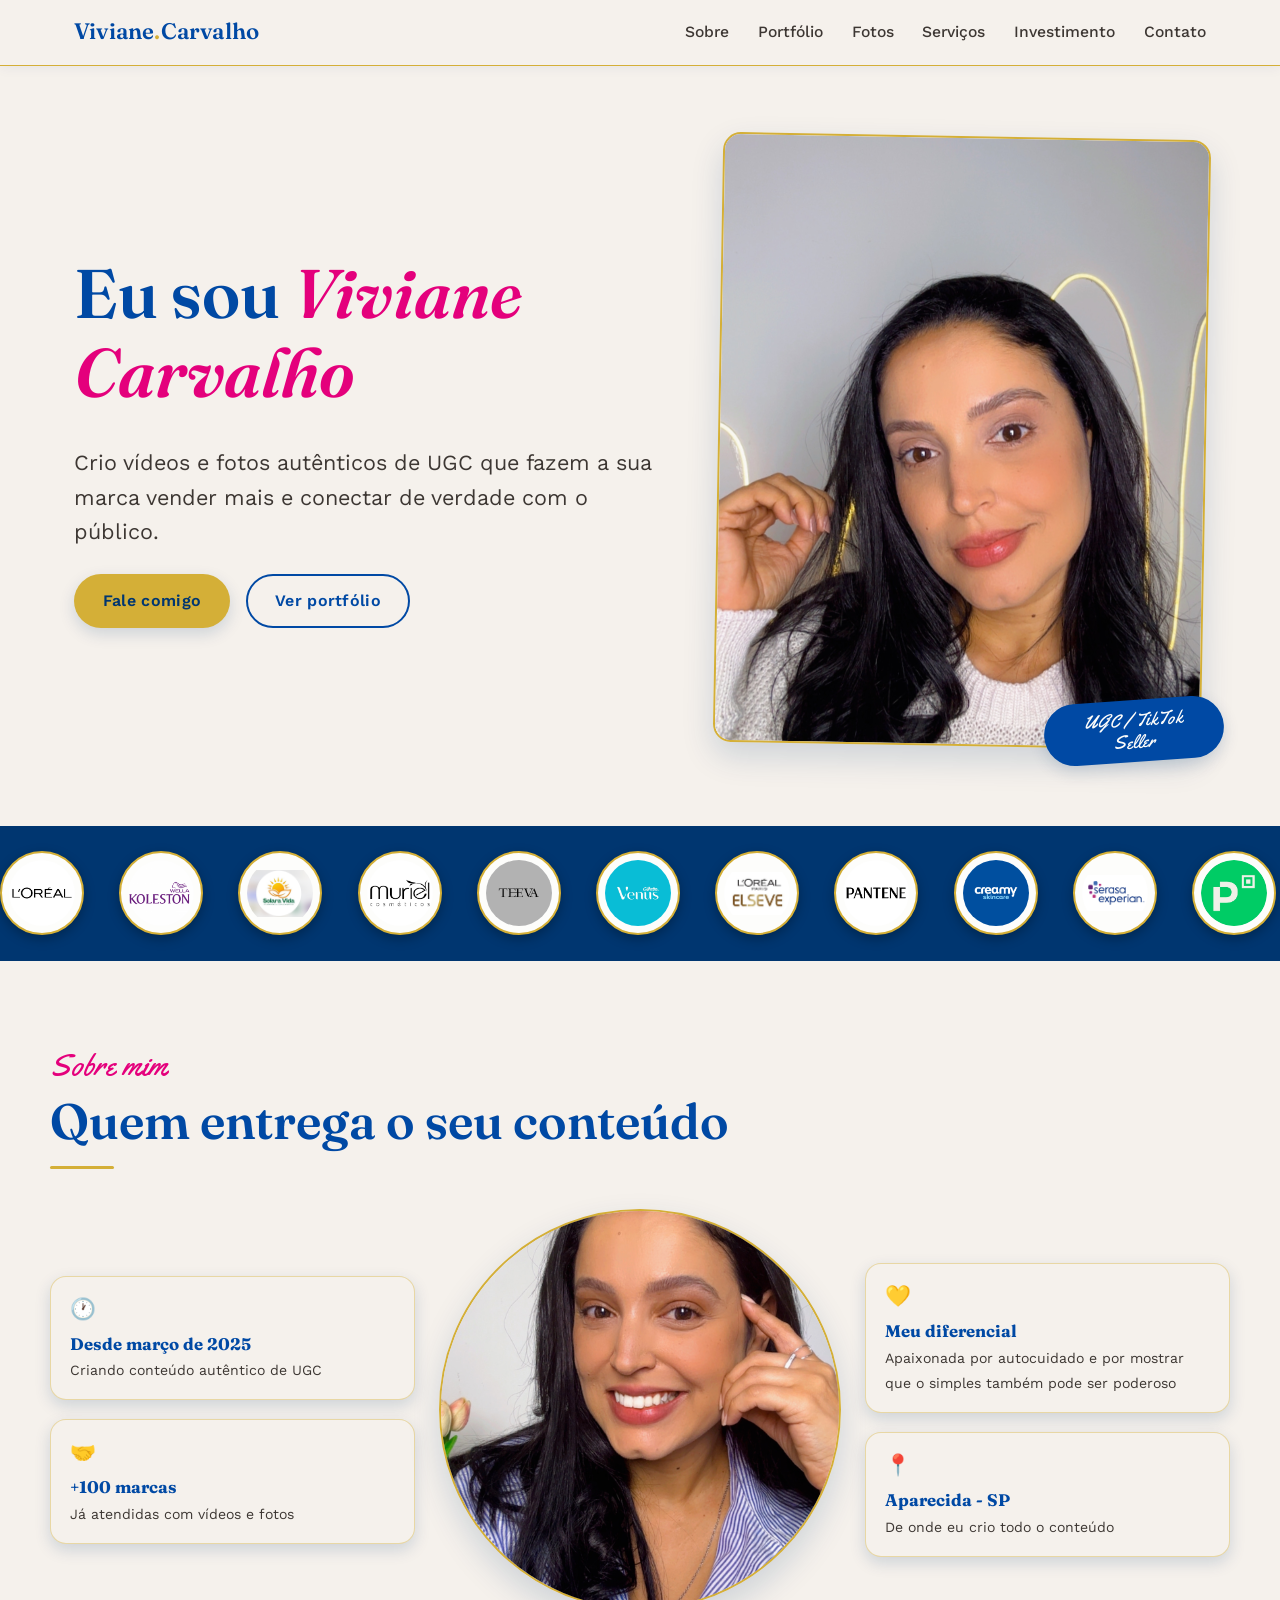
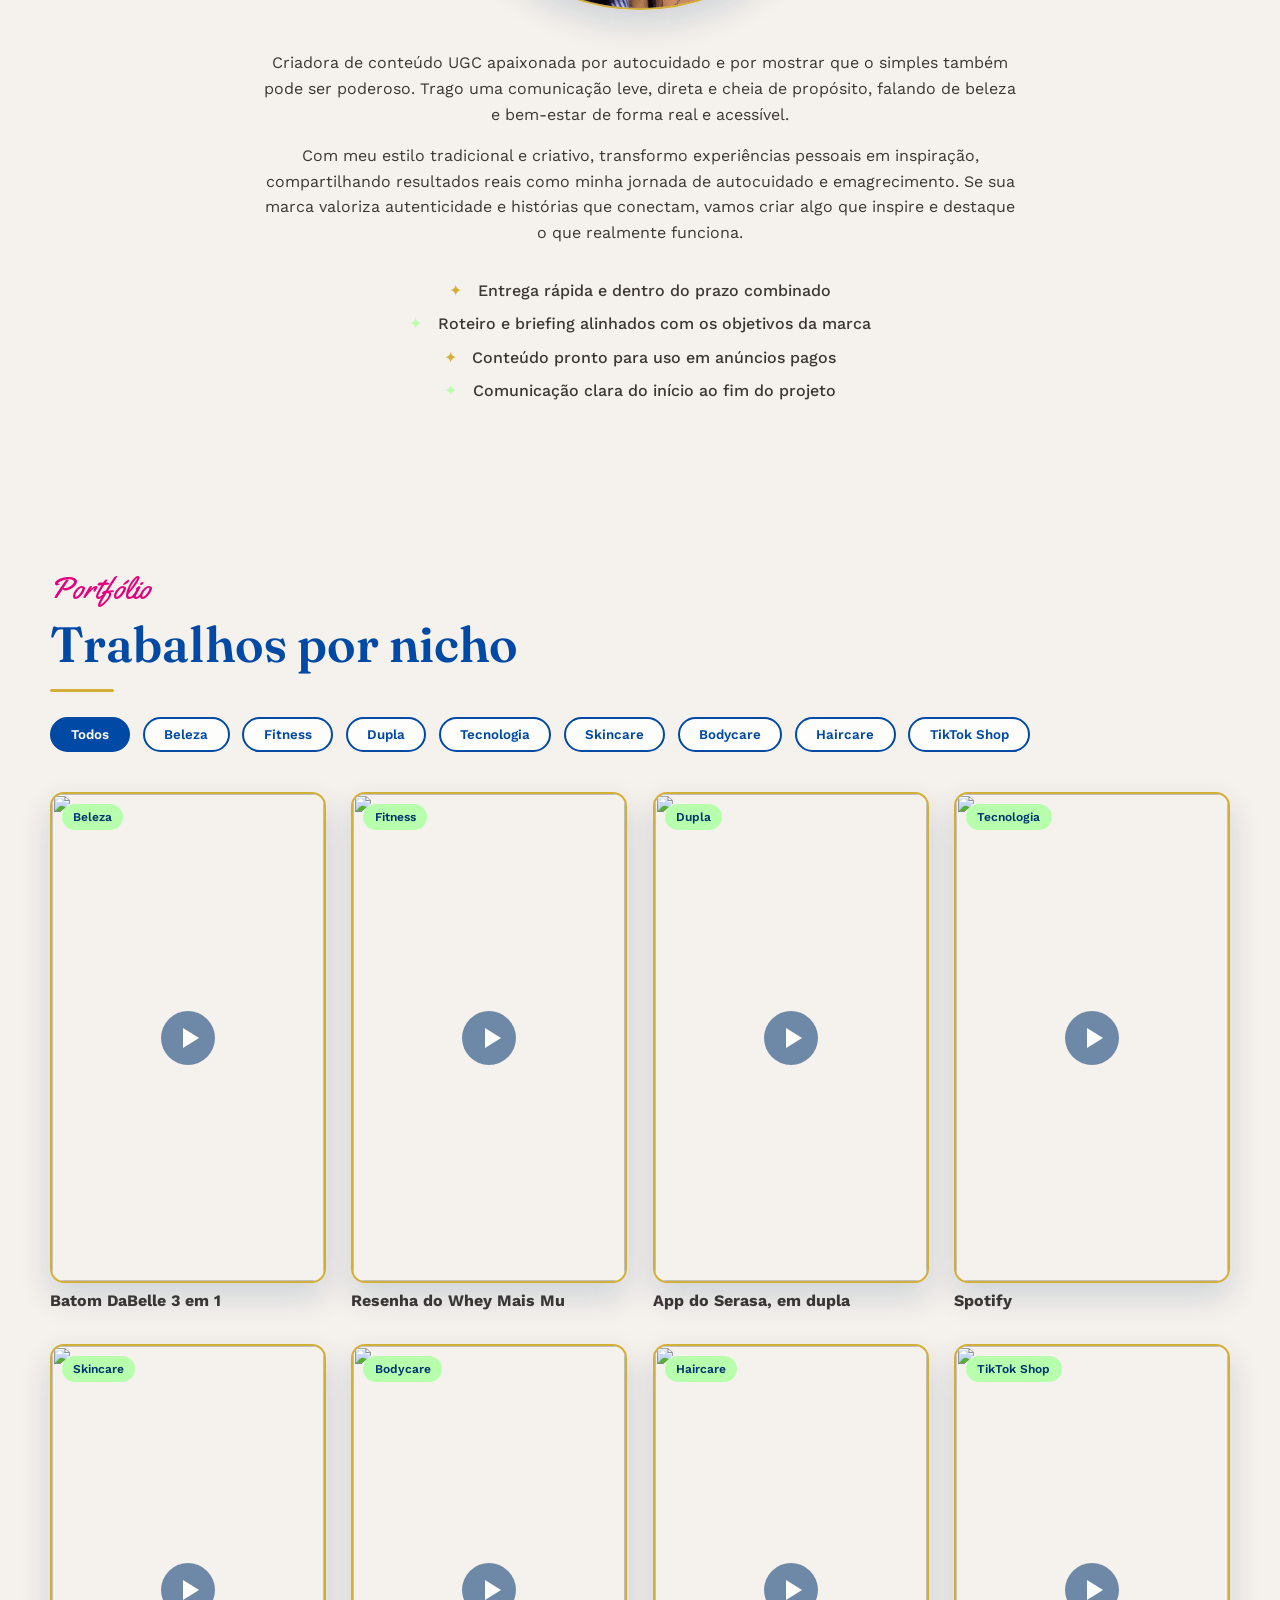
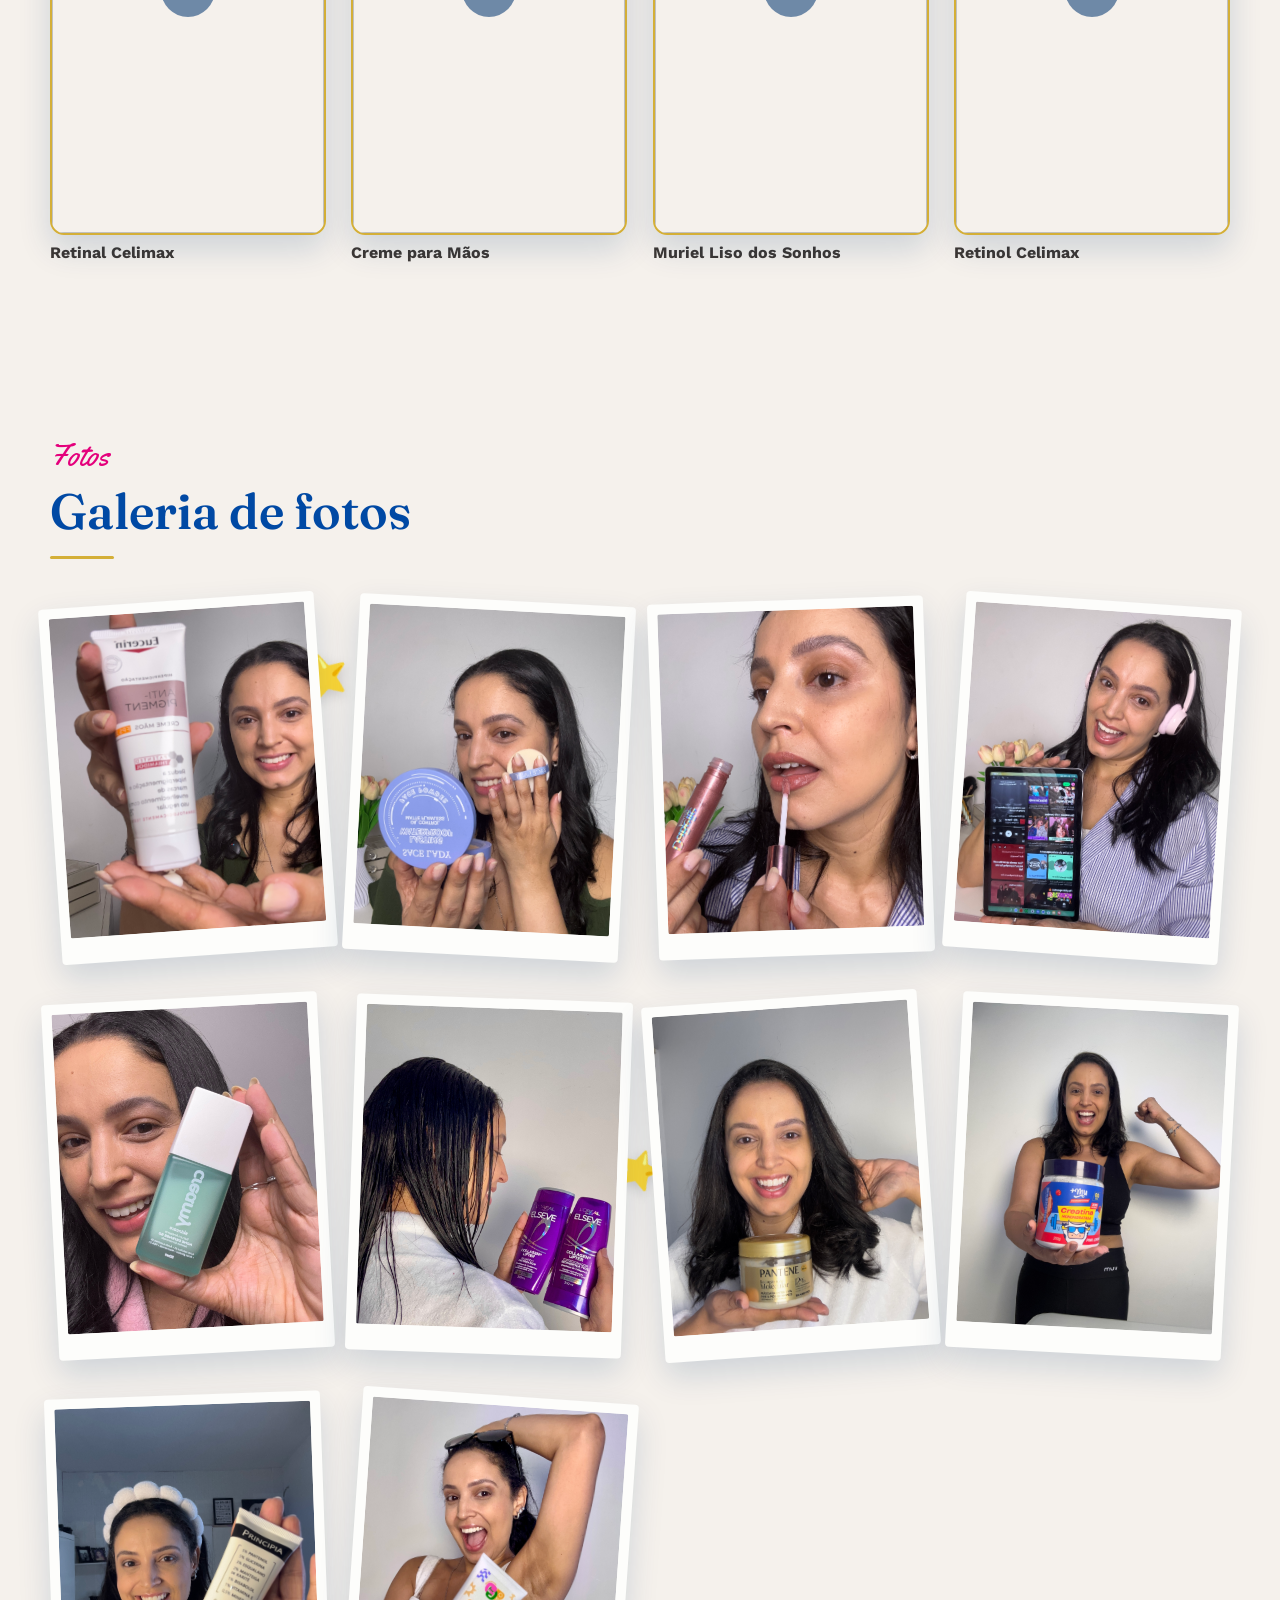
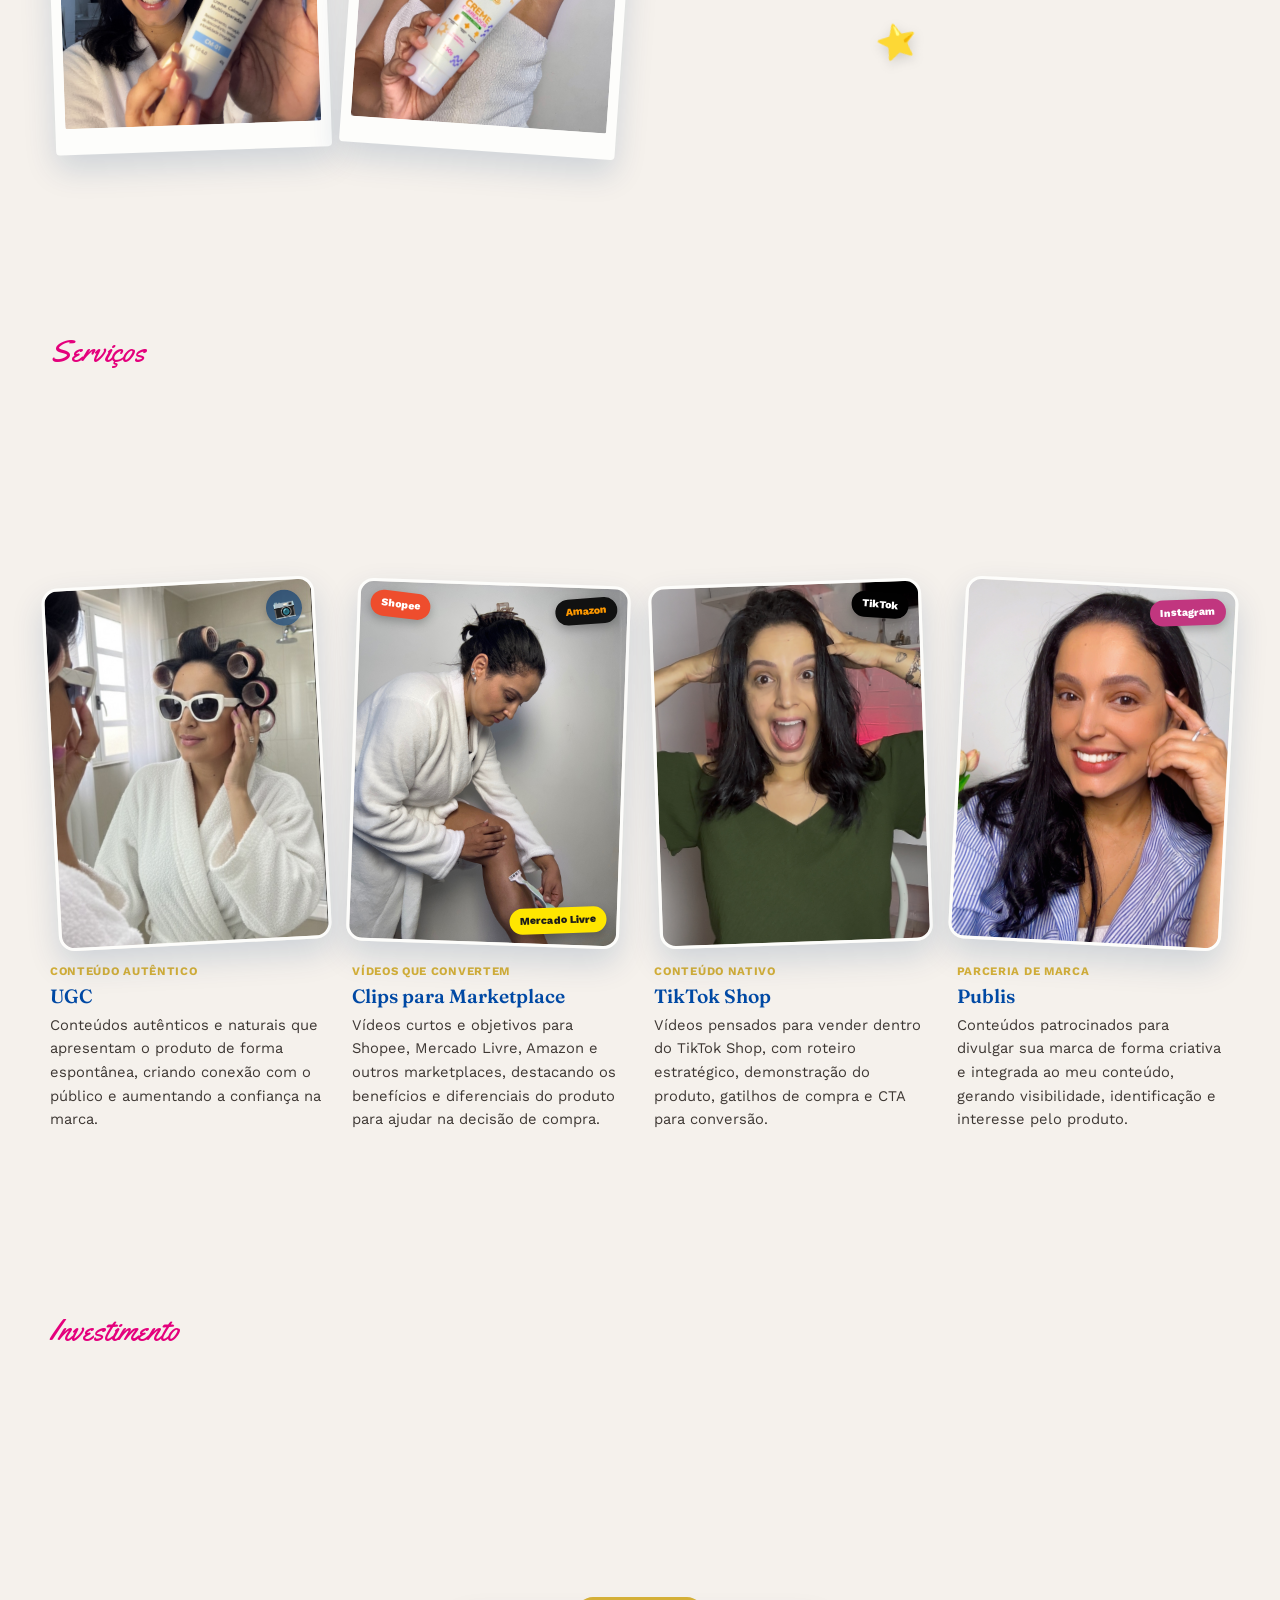
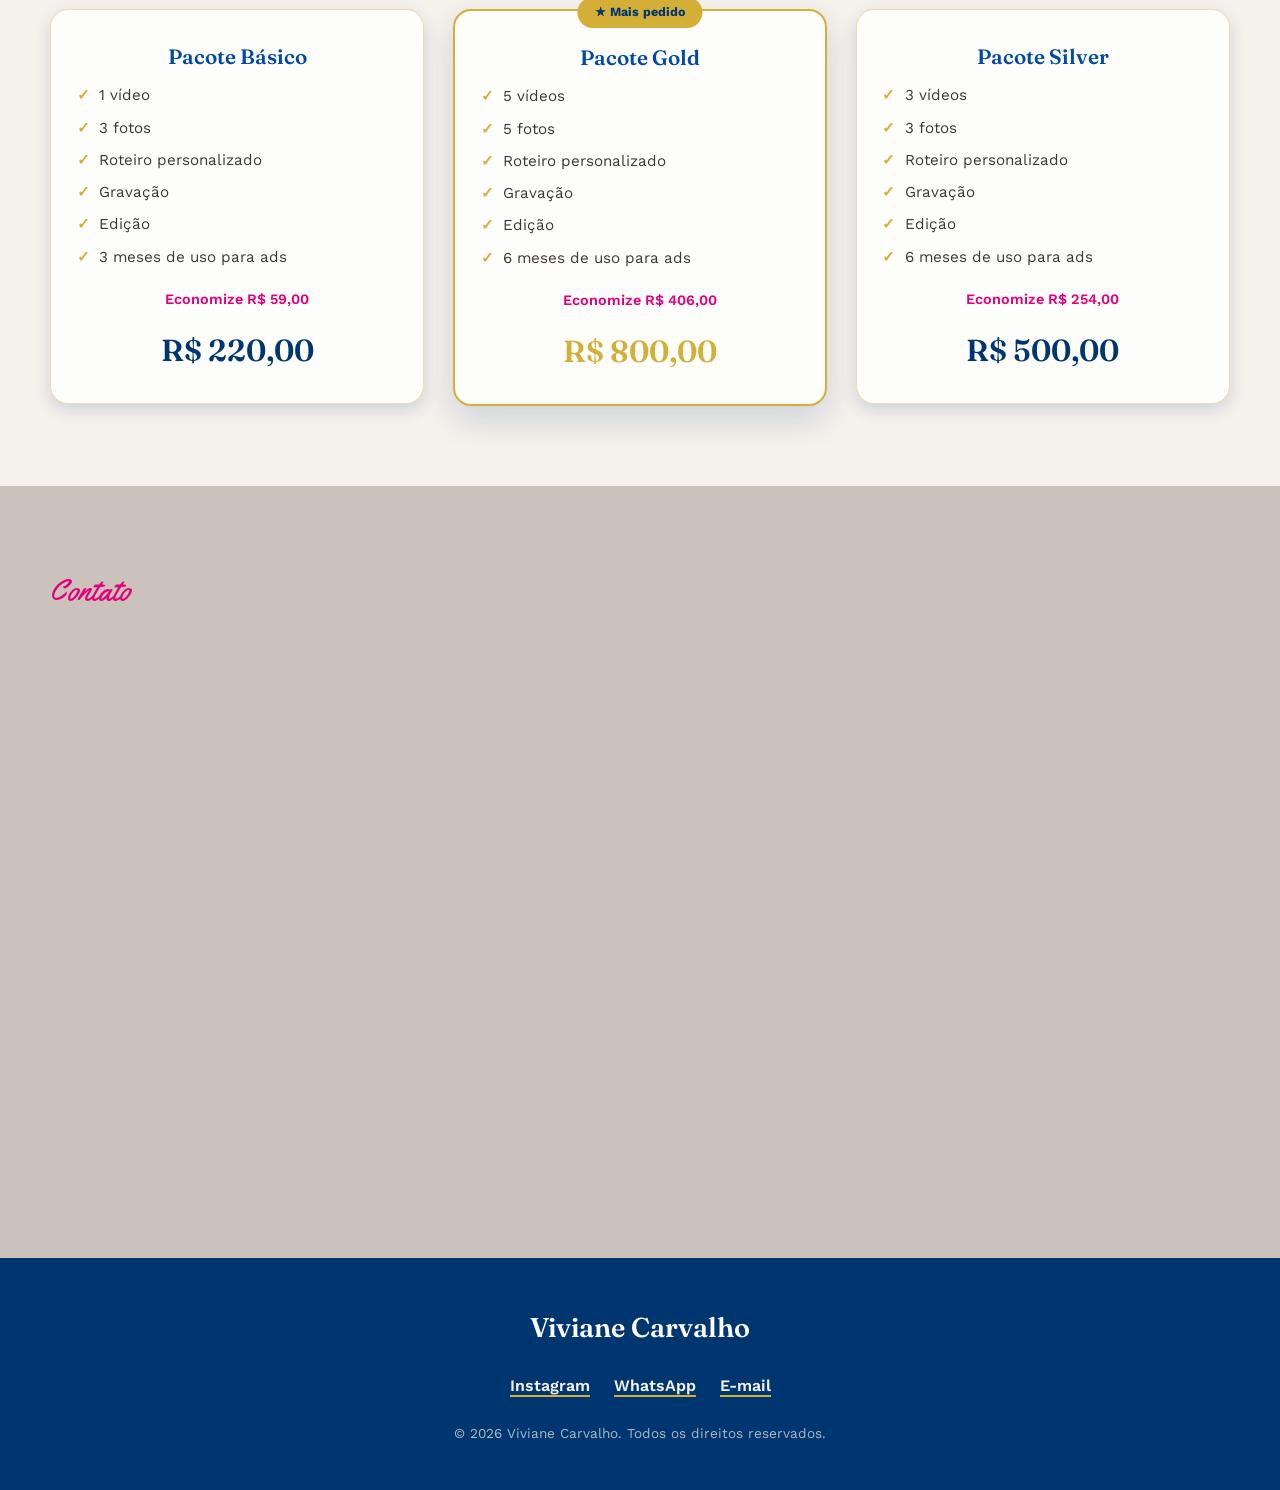
==== commit bb6c72df: "Isola modal de leads em try/catch para nao quebrar o resto do site se falhar" ====
--- a/index.html
+++ b/index.html
@@ -1885,8 +1885,10 @@
      validação de backend do formulário do rodapé). Único ponto diferente é
      o campo "source", que já existe no schema com os valores aceitos
      "contact" (rodapé) e "popup" (este modal) — ver setup.sql do painel.
+     Fica isolado num try/catch: se algo aqui falhar, o resto do site (menu,
+     portfólio, formulário do rodapé etc.) continua funcionando normalmente.
      ========================================================================= */
-  (function () {
+  try {
     const backdrop = document.getElementById("modal-leads-backdrop");
     const modal = document.getElementById("modal-leads");
     const corpo = document.getElementById("modal-leads-corpo");
@@ -2054,7 +2056,9 @@
         abrirModal();
       }
     }, 1000);
-  })();
+  } catch (erro) {
+    console.error("Modal de captura de leads falhou ao iniciar:", erro);
+  }
 
   /* =========================================================================
      COMPORTAMENTO: animação de entrada ao rolar a página (IntersectionObserver)
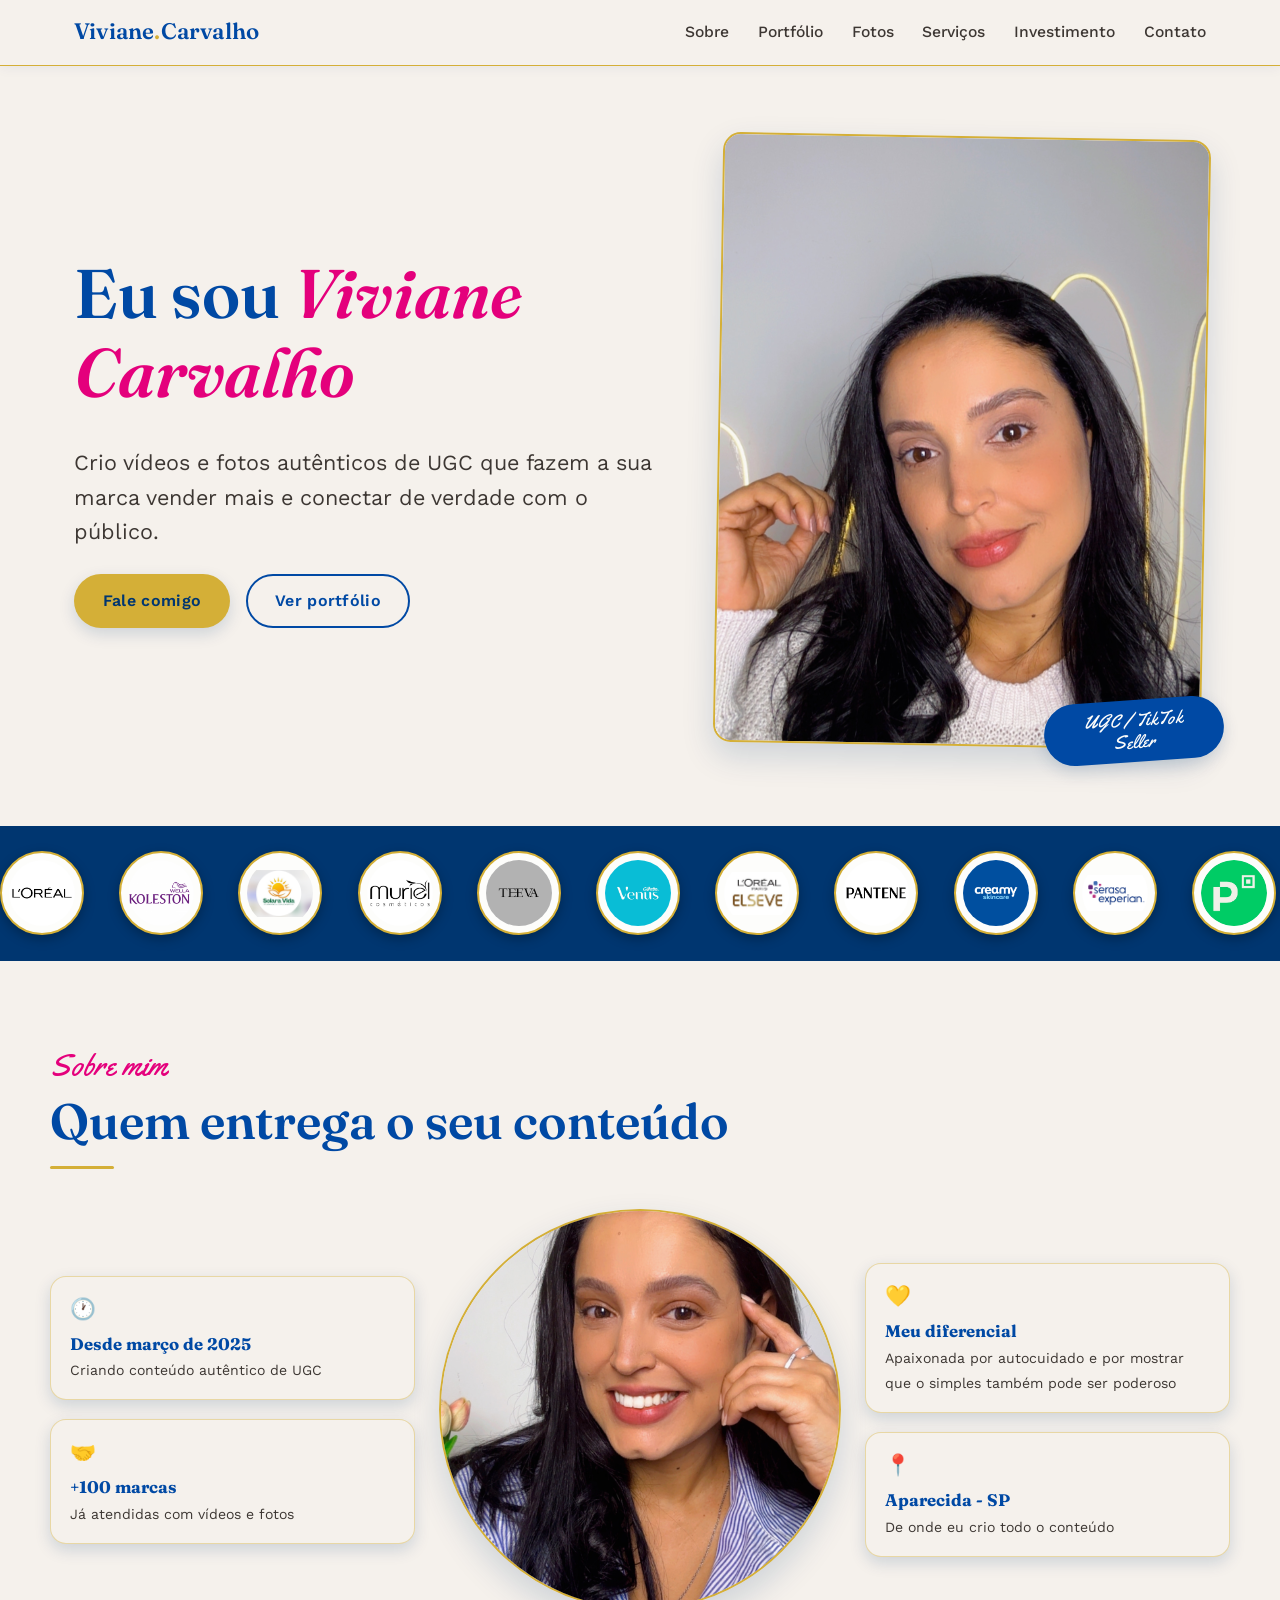
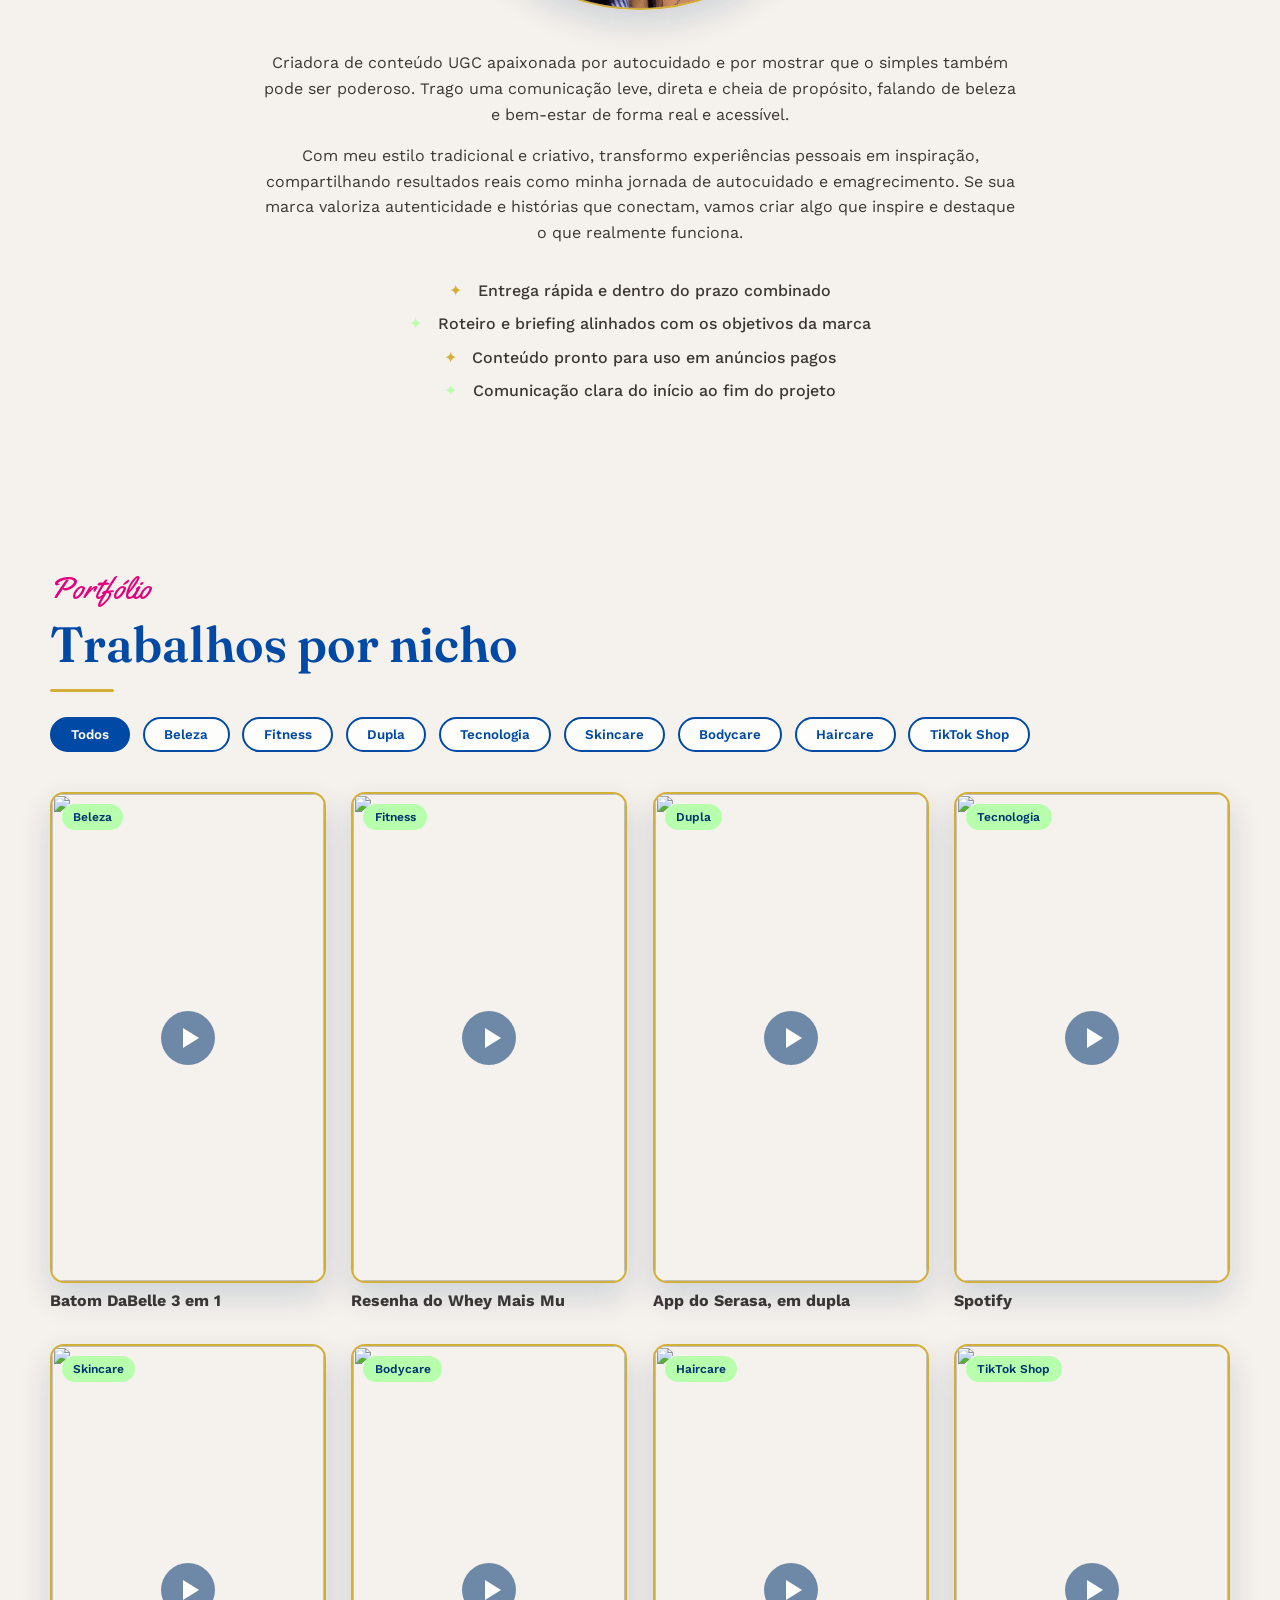
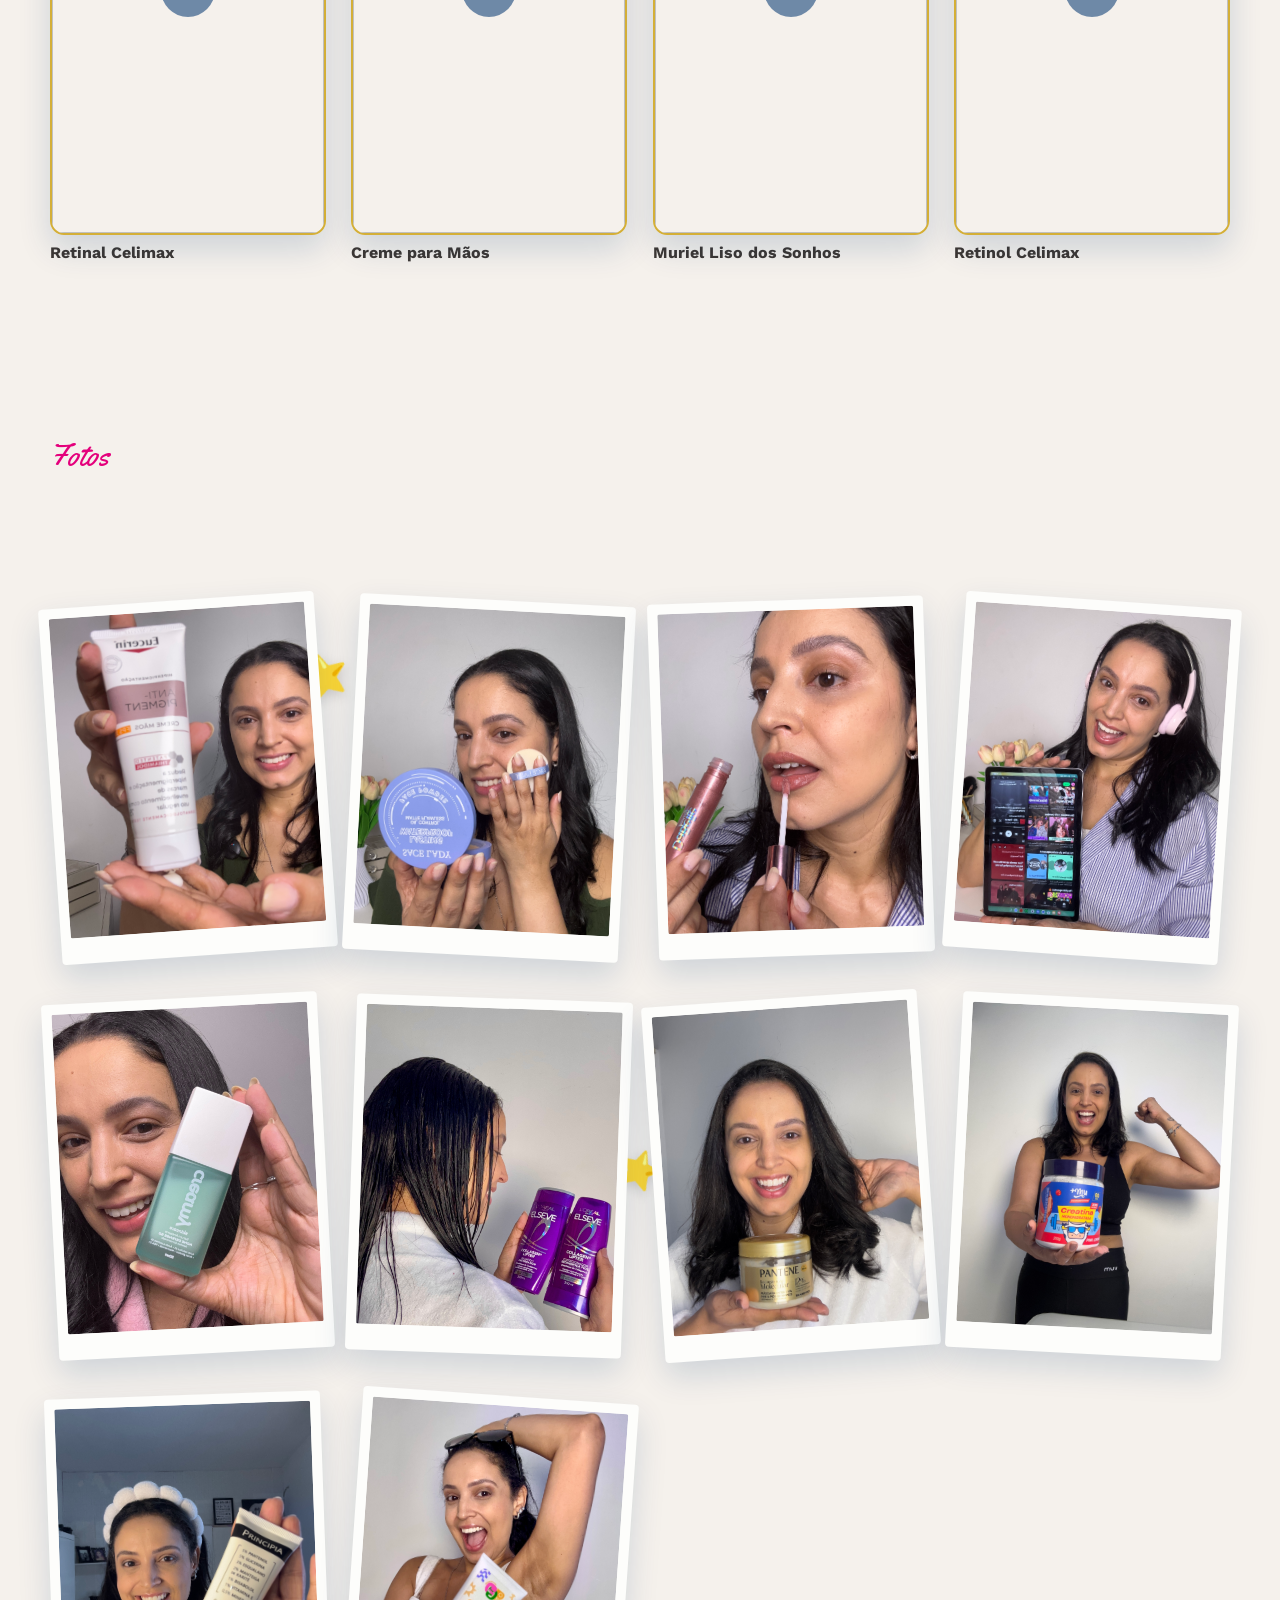
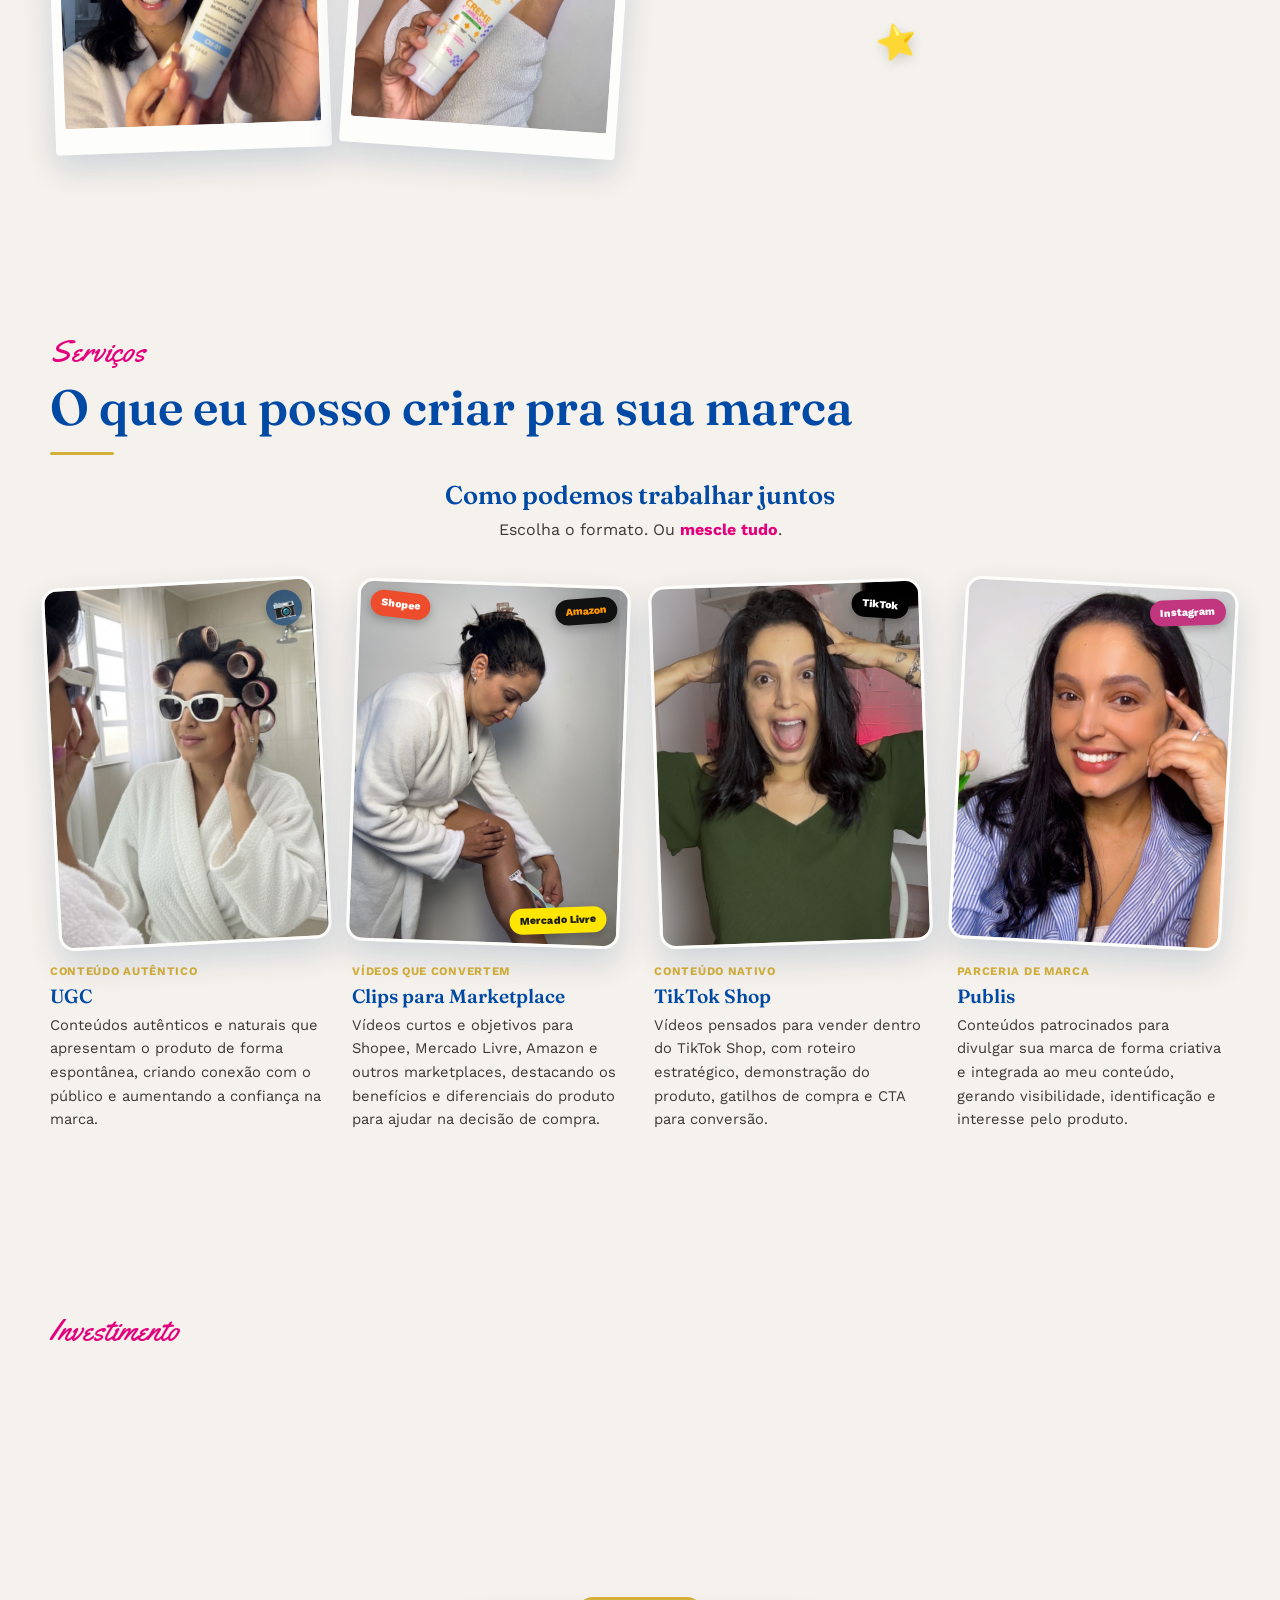
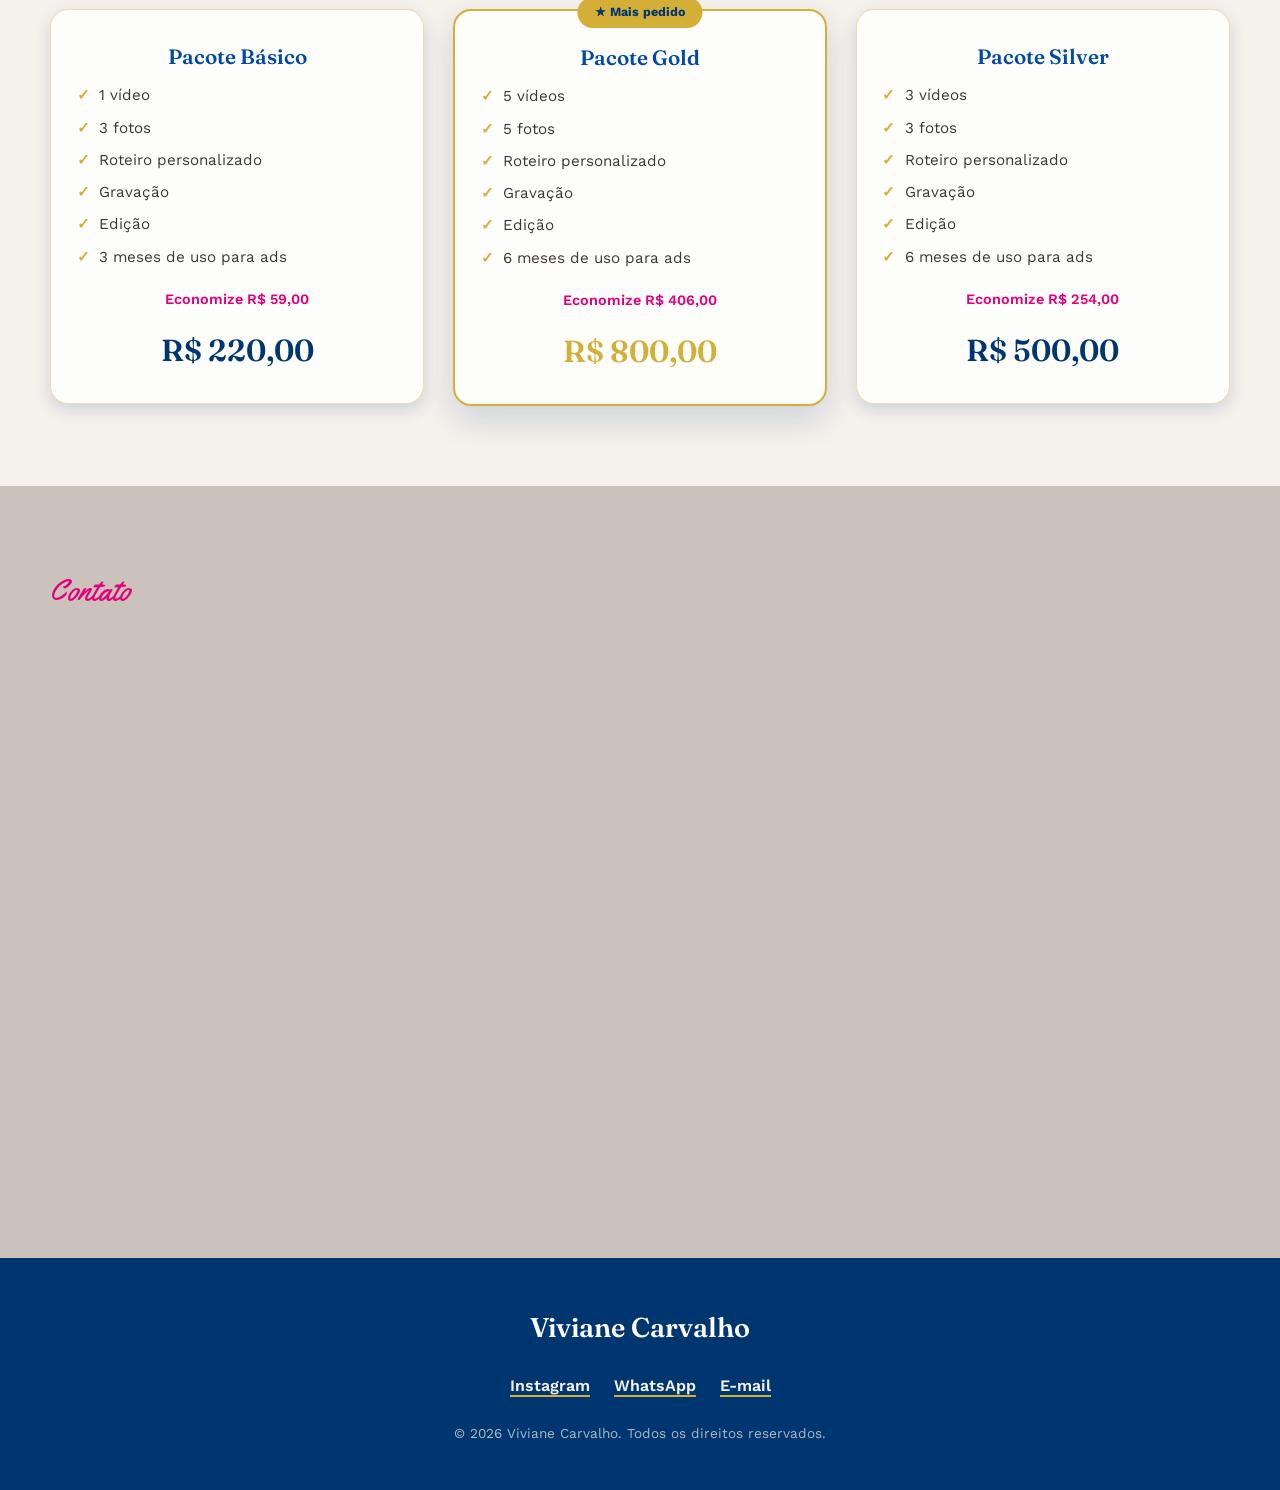
==== commit 5bde3c50: "Adiciona Open English na lista de marcas trabalhadas" ====
--- a/index.html
+++ b/index.html
@@ -1450,7 +1450,8 @@
       { nome: "PicPay", inicial: "P", gradiente: "linear-gradient(135deg, var(--pink), var(--azul))", logo: "logos/picpay.jpg" },
       { nome: "Livelo", inicial: "L", gradiente: "linear-gradient(135deg, var(--dourado), var(--azul-escuro))", logo: "logos/livelo.png" },
       { nome: "Dove", inicial: "D", gradiente: "linear-gradient(135deg, var(--azul), var(--azul-escuro))", logo: "logos/dove.jpg" },
-      { nome: "Aura Beauty", inicial: "A", gradiente: "linear-gradient(135deg, var(--pink), var(--dourado))", logo: "logos/aura-beauty.jpeg" }
+      { nome: "Aura Beauty", inicial: "A", gradiente: "linear-gradient(135deg, var(--pink), var(--dourado))", logo: "logos/aura-beauty.jpeg" },
+      { nome: "Open English", inicial: "O", gradiente: "linear-gradient(135deg, var(--azul), var(--dourado))", logo: "logos/open-english.png" }
     ],
 
     // EDITE AQUI: texto e lista da seção Sobre
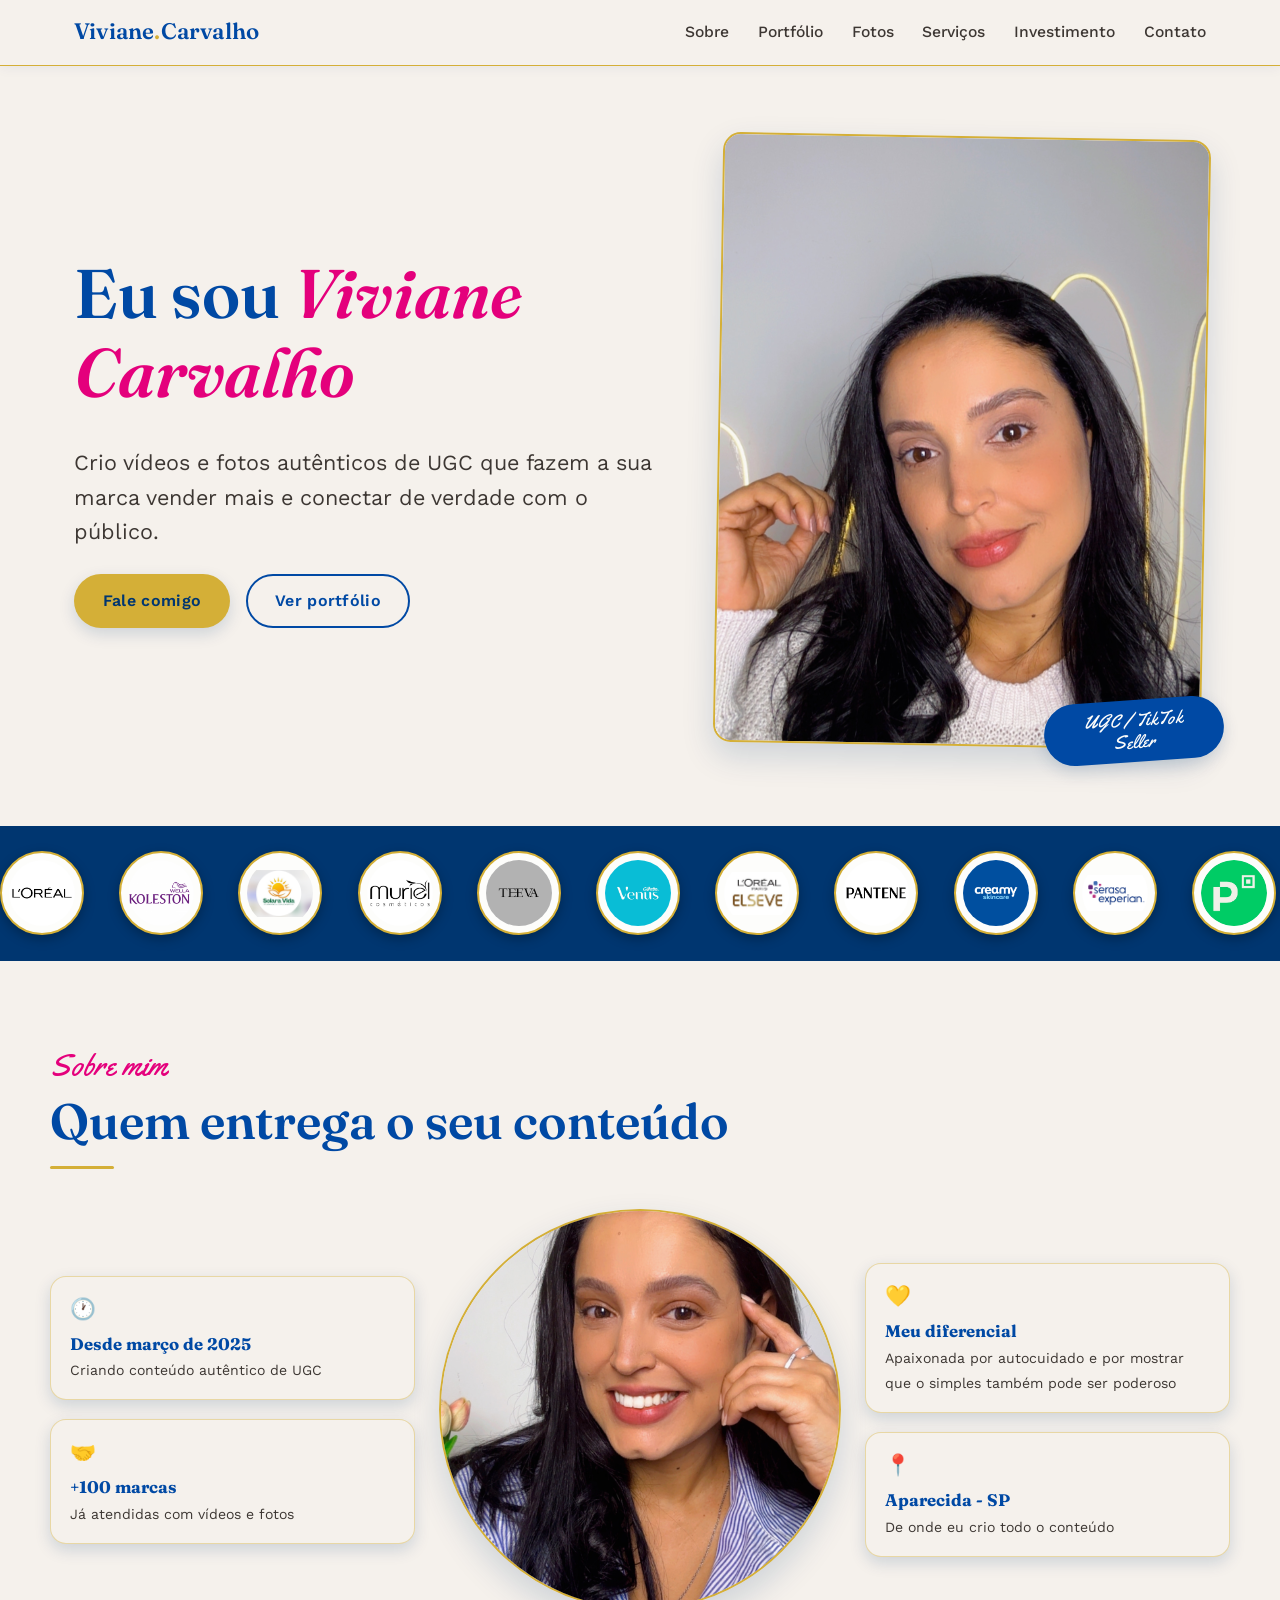
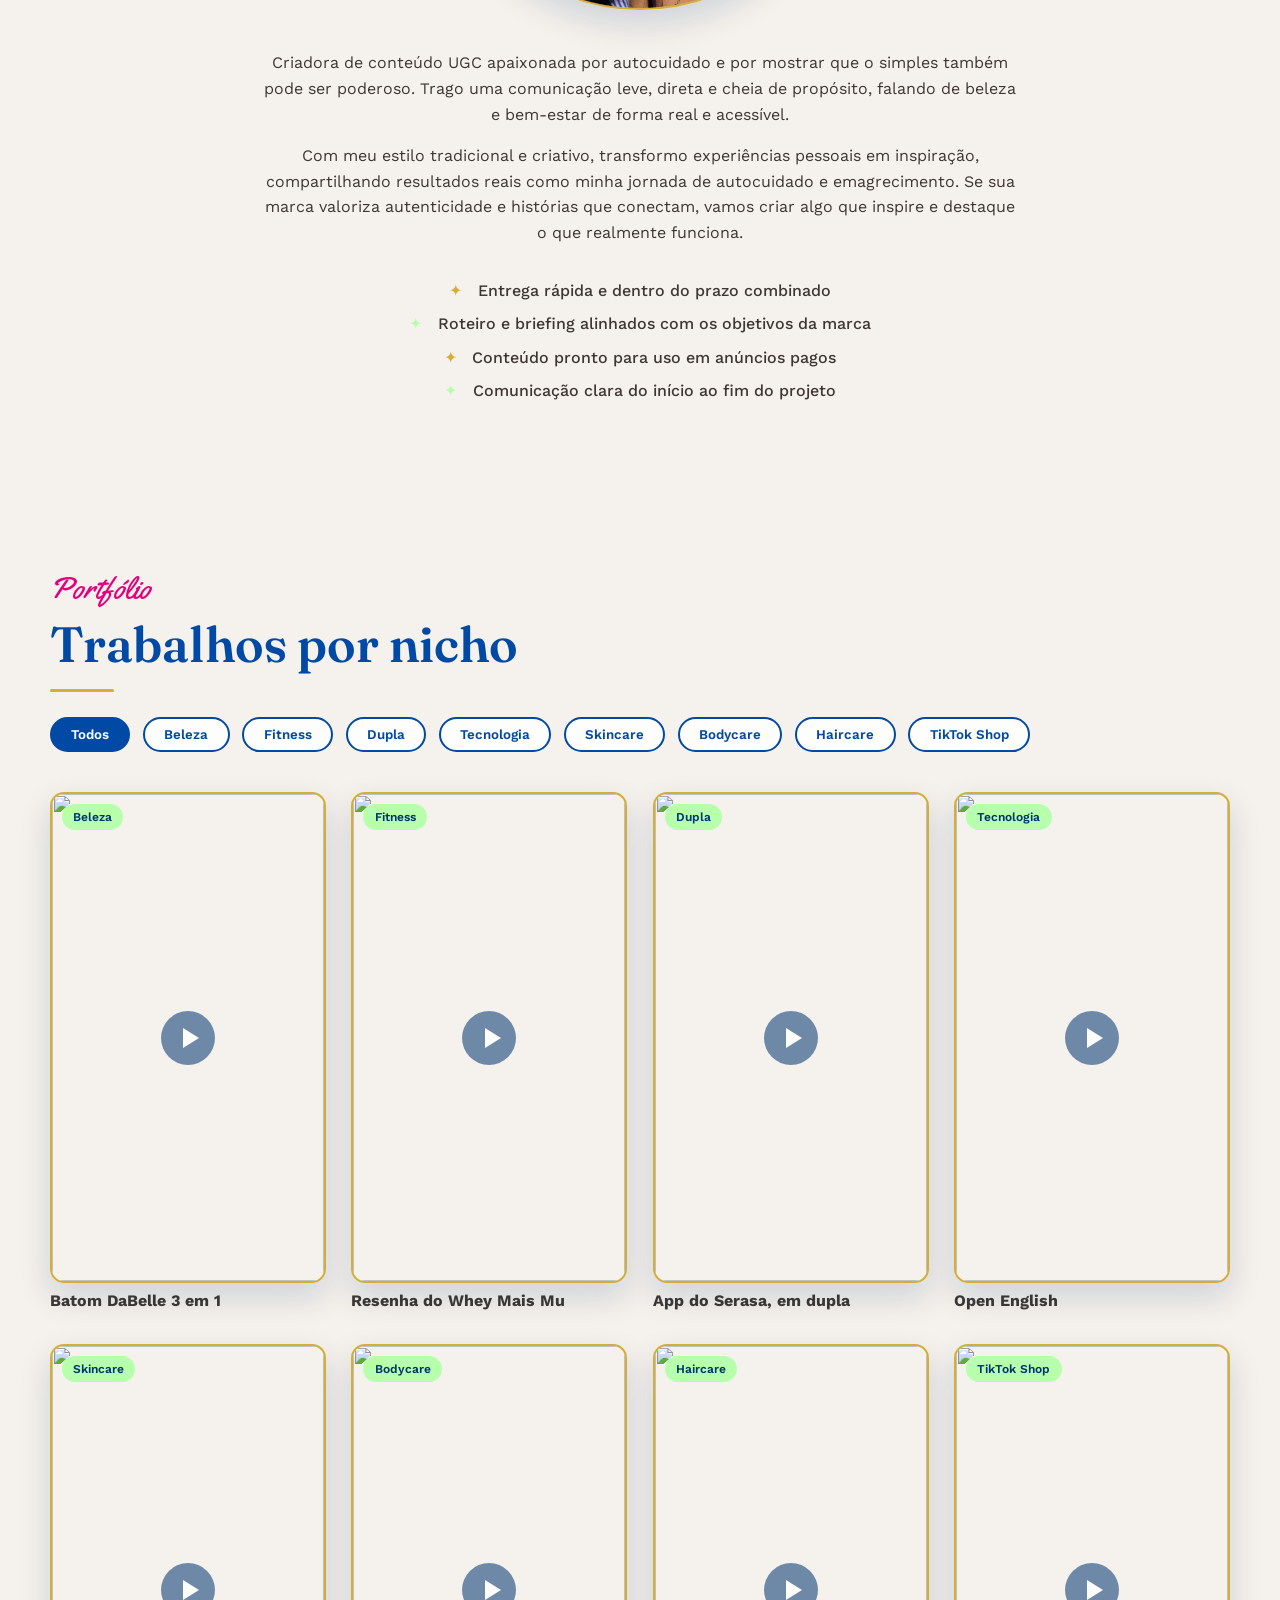
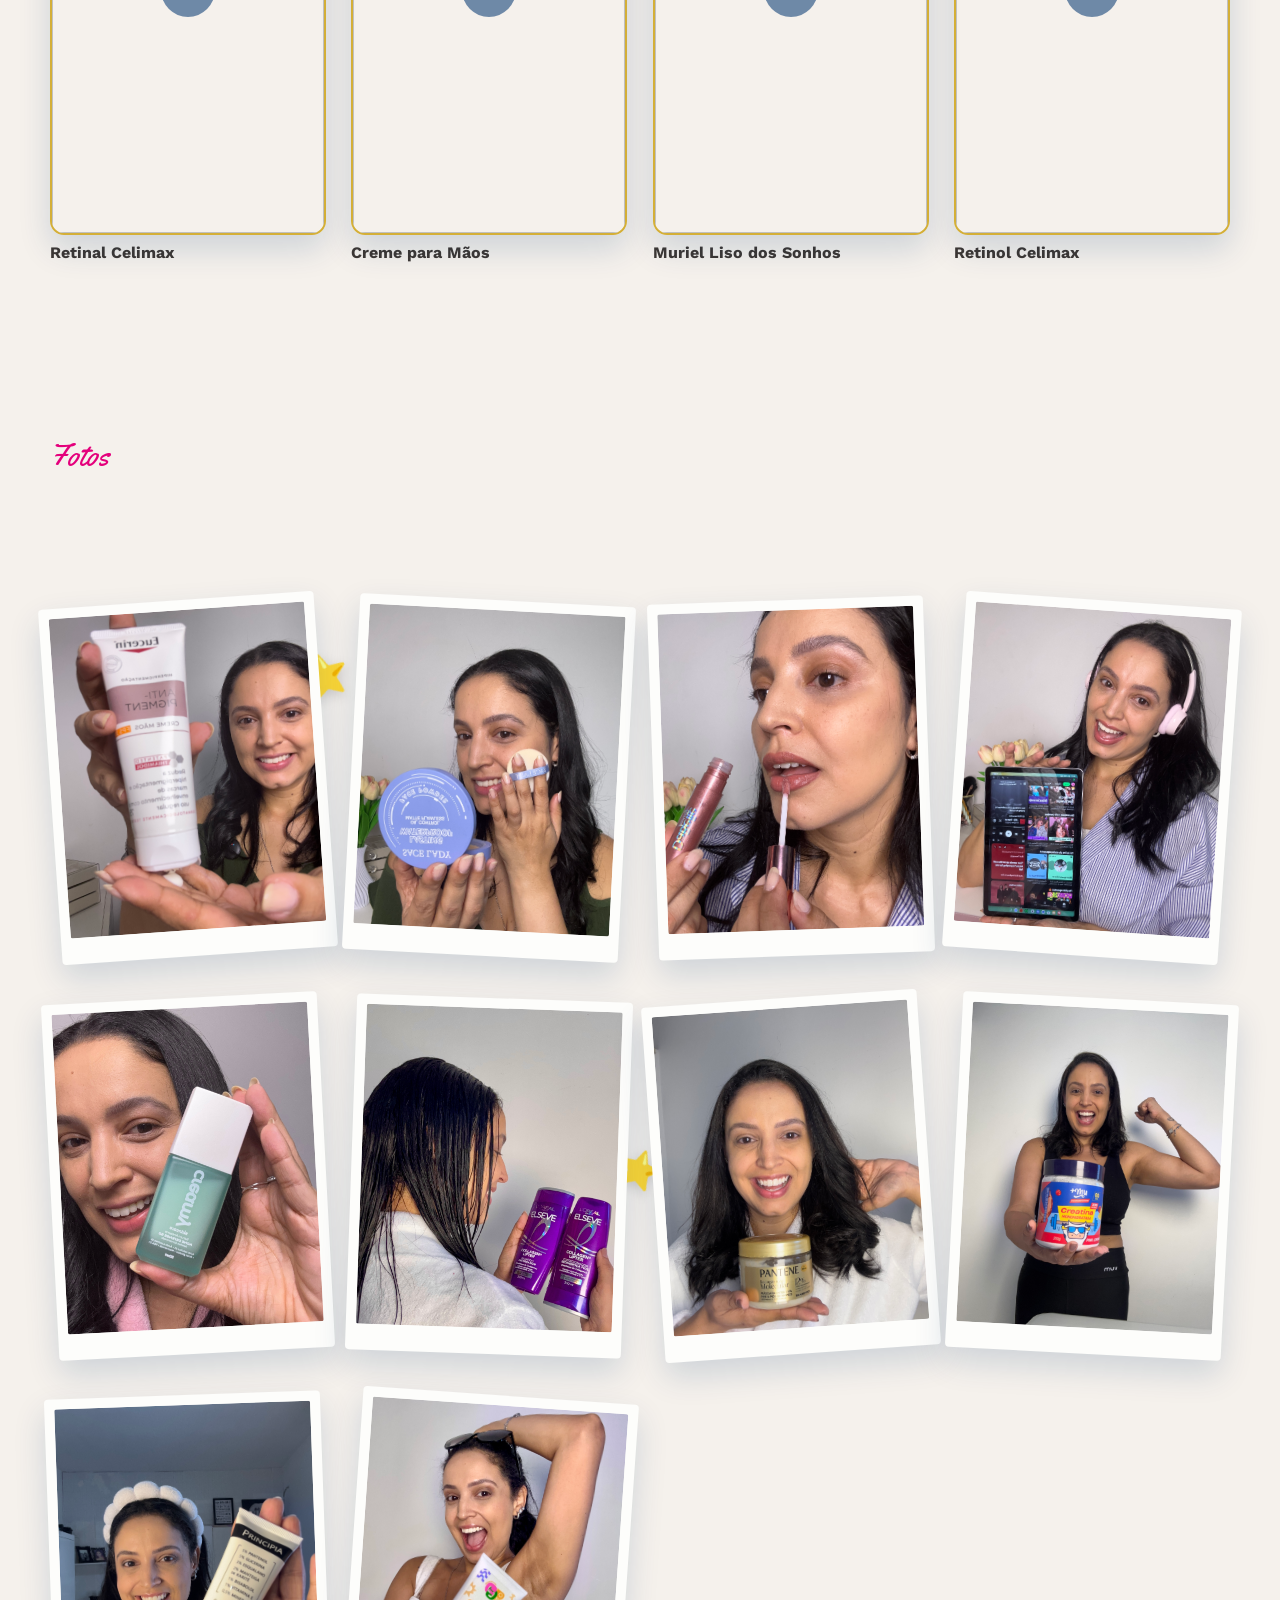
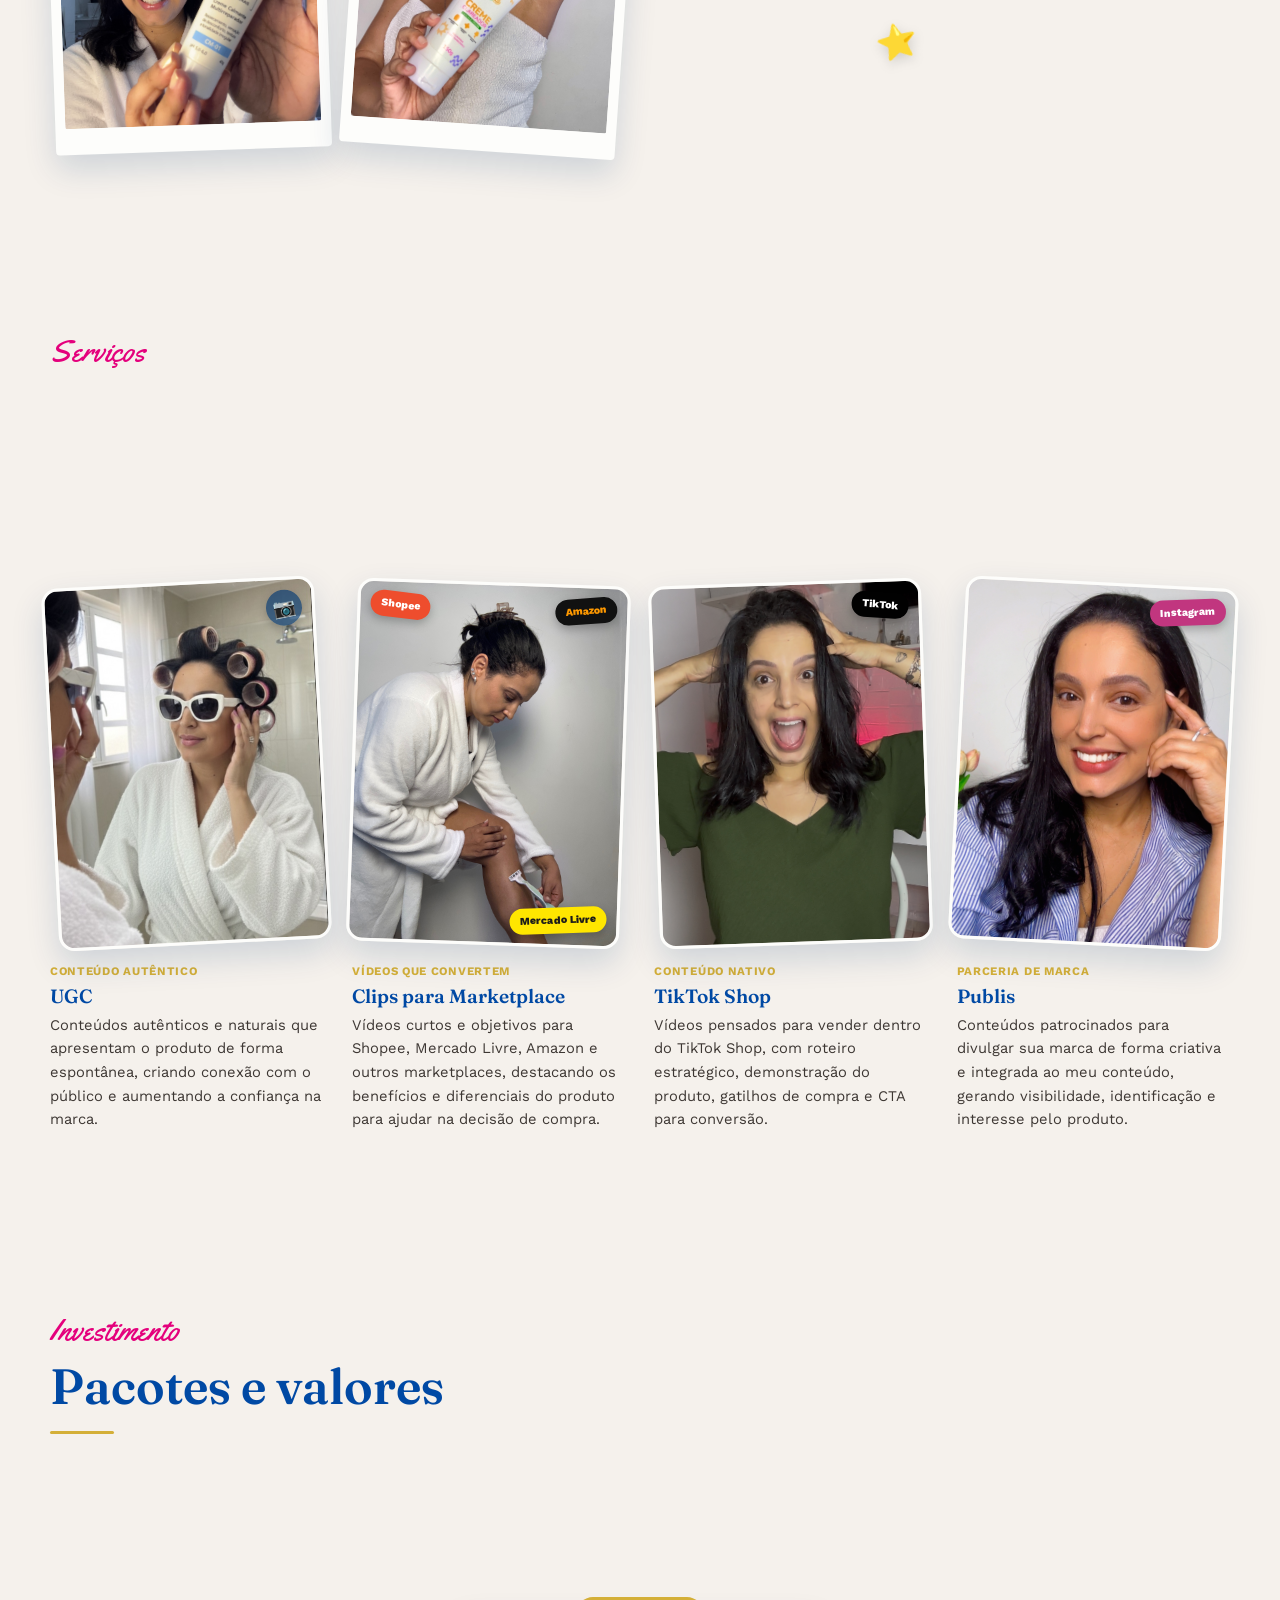
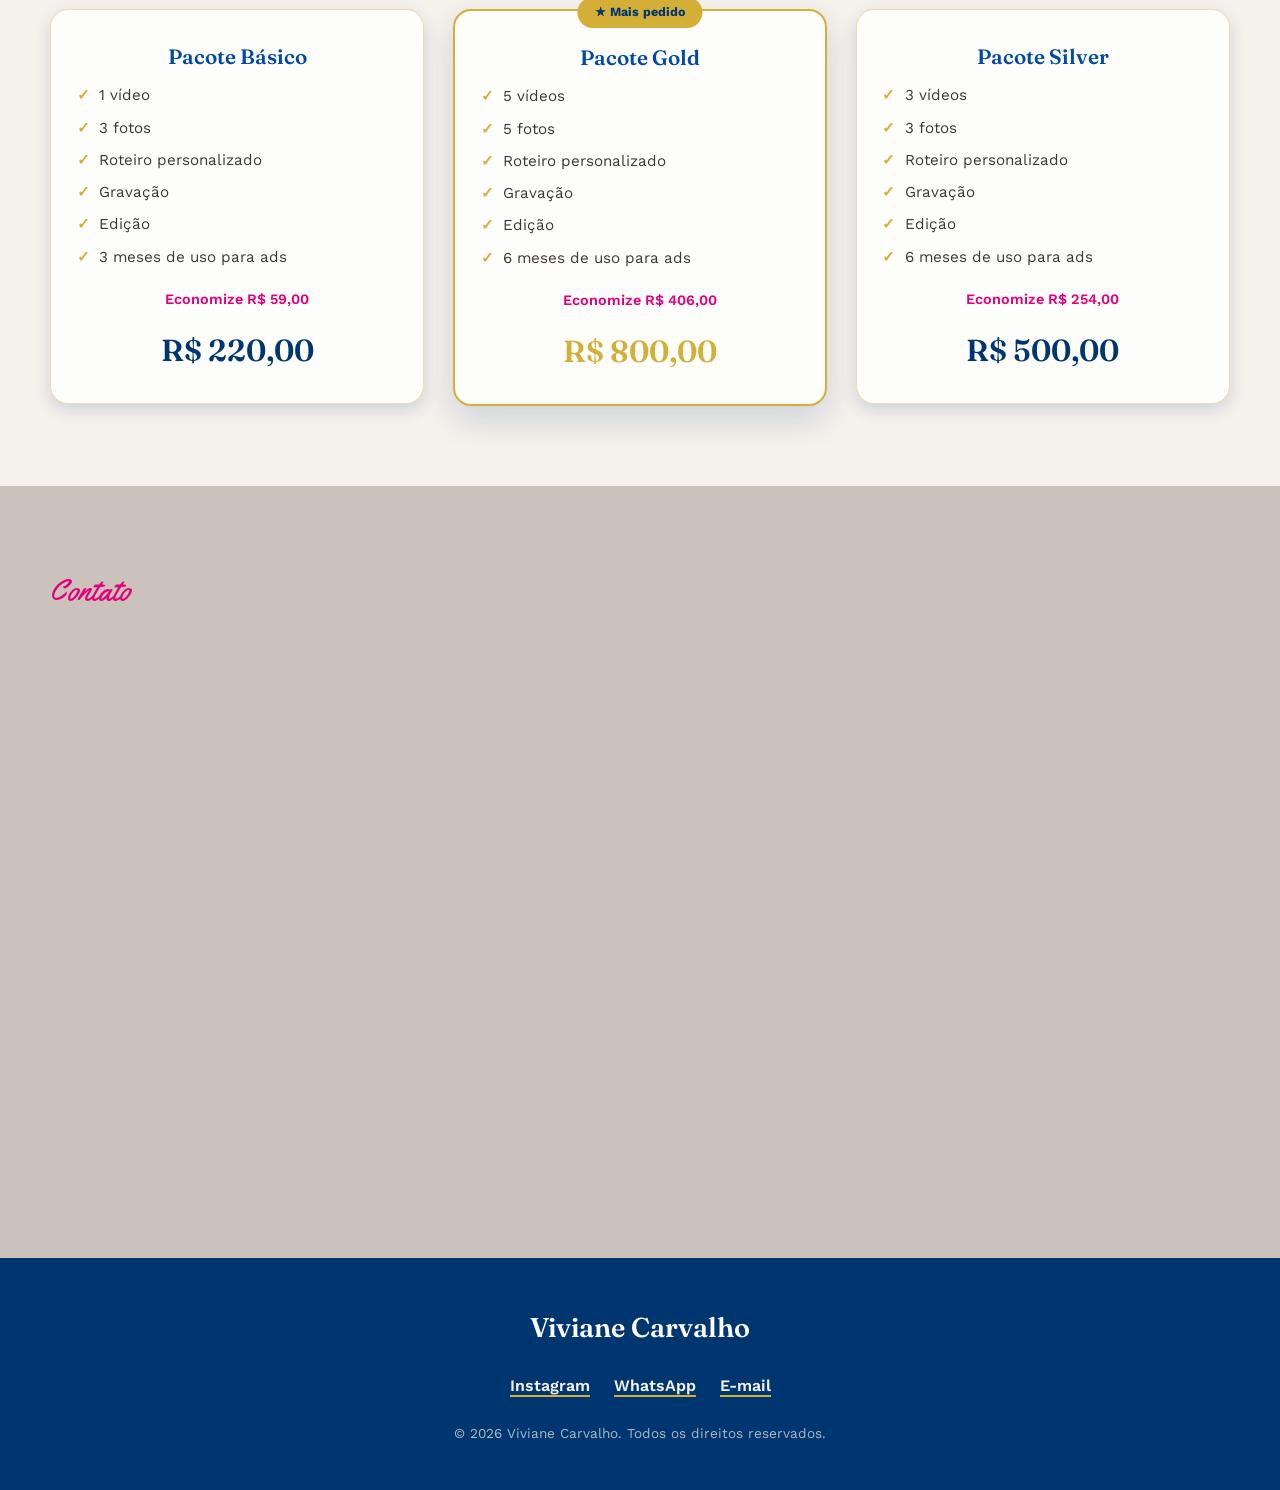
==== commit 28fd535e: "Recorta logo da Open English sem o quadriculado e adiciona video dela em Tecnologia" ====
--- a/index.html
+++ b/index.html
@@ -1493,6 +1493,7 @@
         { titulo: "App do Serasa, em dupla", categoria: "Dupla", youtube: "FXngtgjzc8E" },
         { titulo: "Site do Serasa, em dupla", categoria: "Dupla", youtube: "uVoMlojBU4o" },
         { titulo: "Creatina Mais Mu, em dupla", categoria: "Dupla", youtube: "Elush87N4Vc" },
+        { titulo: "Open English", categoria: "Tecnologia", youtube: "YIMcS0LoLSc" },
         { titulo: "Spotify", categoria: "Tecnologia", youtube: "TFh0h0D_Fn0" },
         { titulo: "App do PicPay", categoria: "Tecnologia", youtube: "_qTXYLaLAUw" },
         { titulo: "Cartão Livelo", categoria: "Tecnologia", youtube: "m_YbxnTvY4M" },
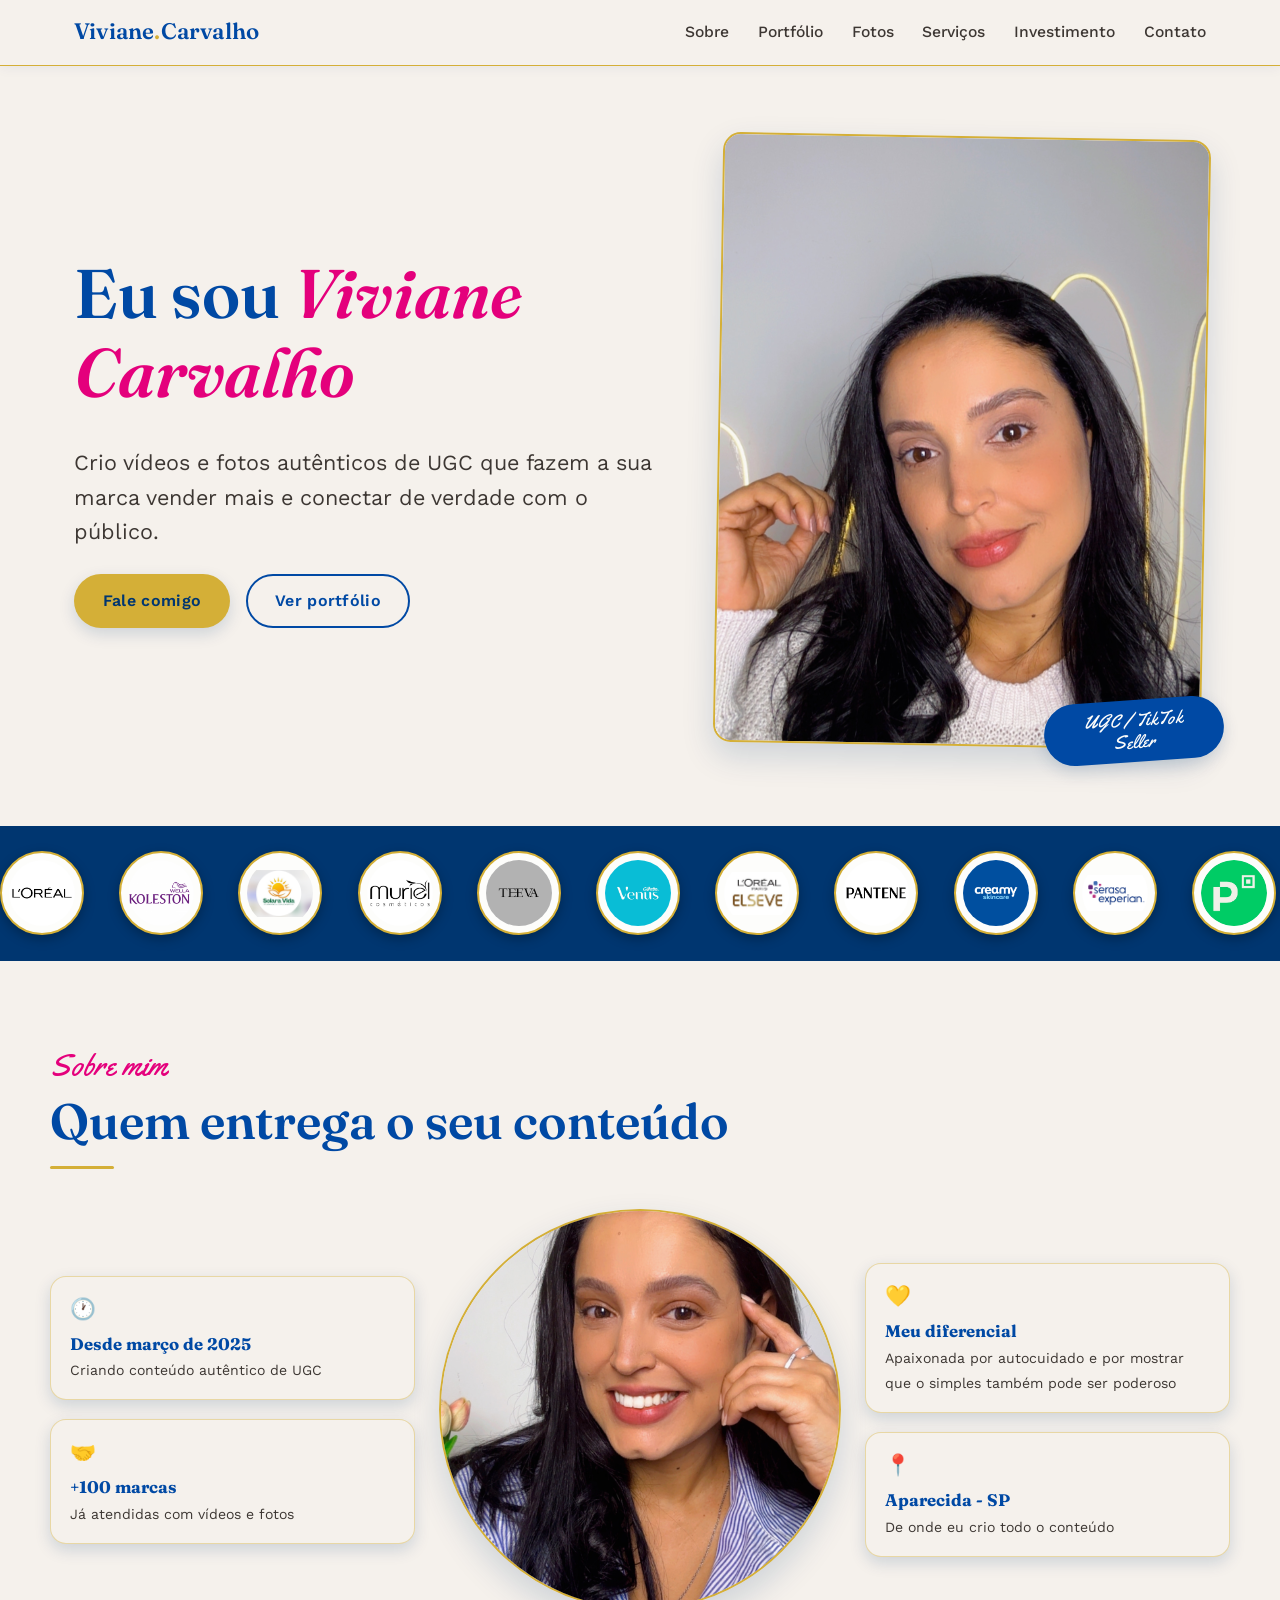
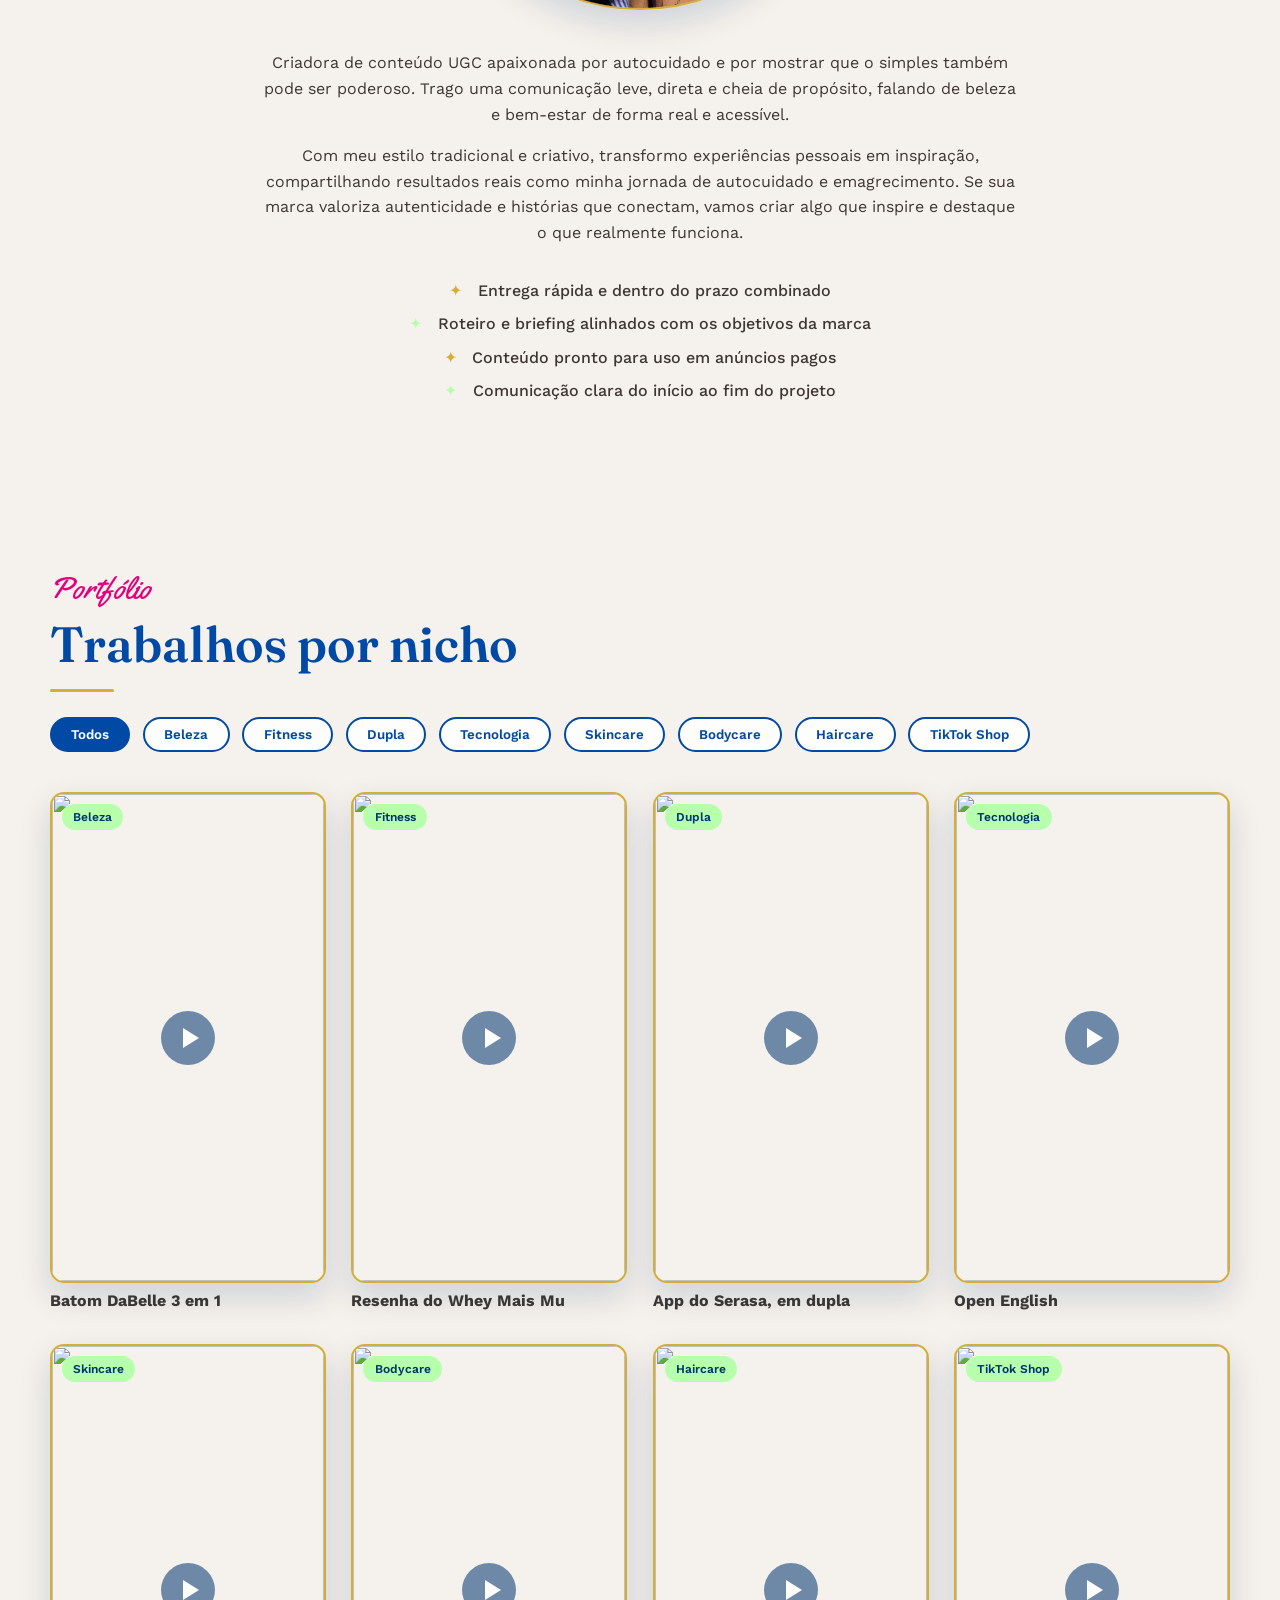
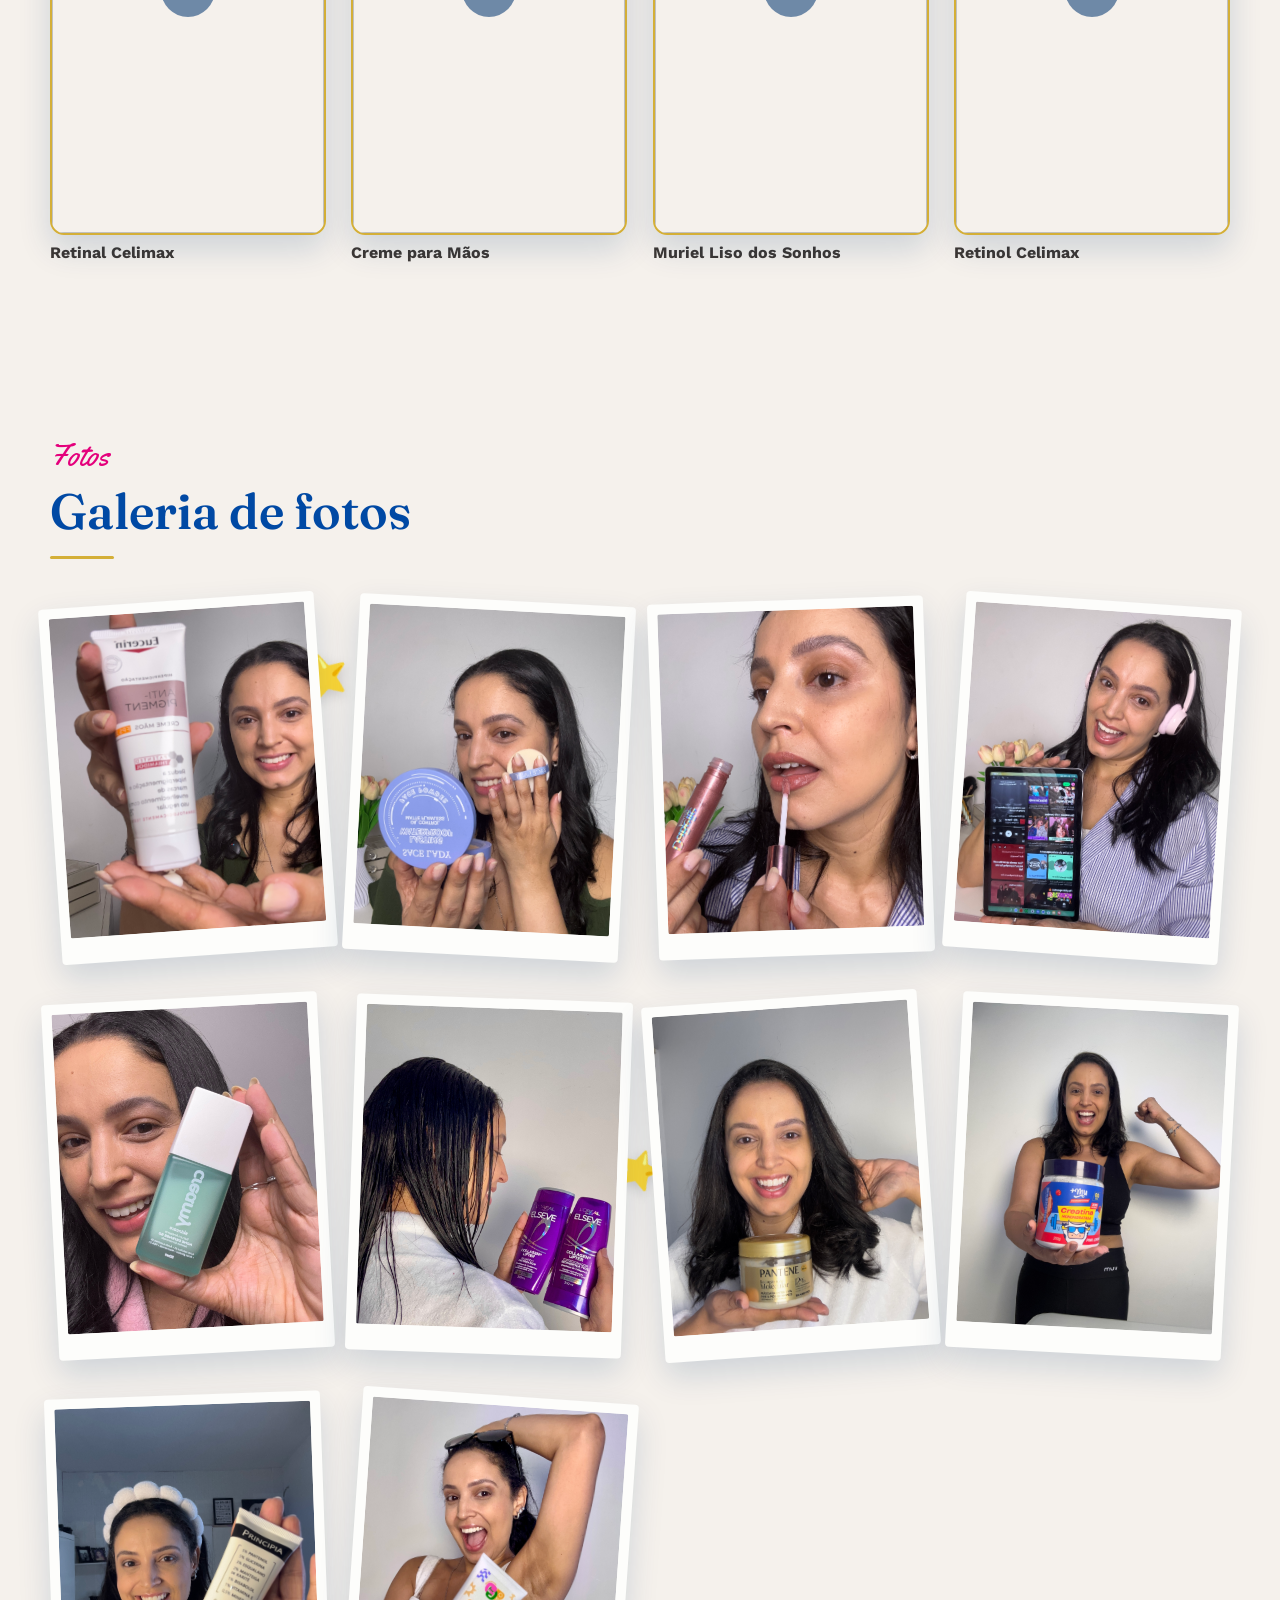
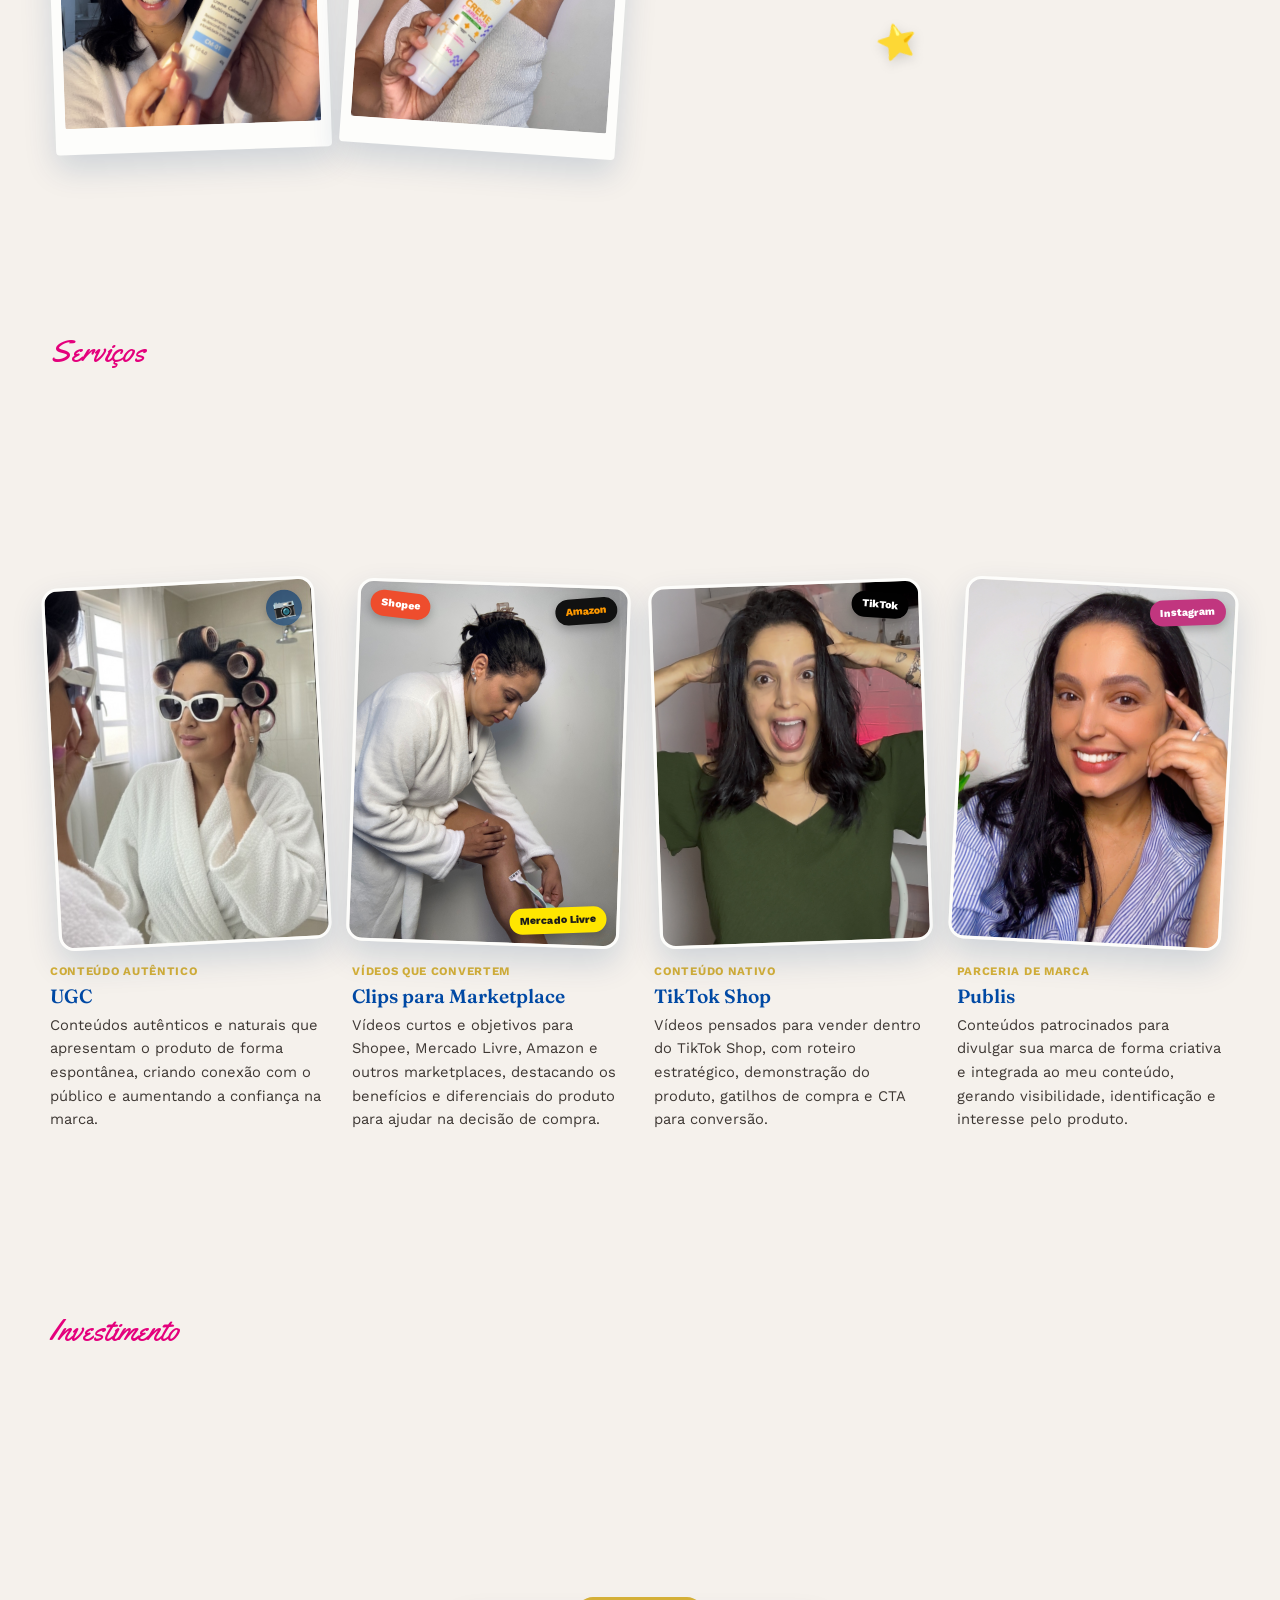
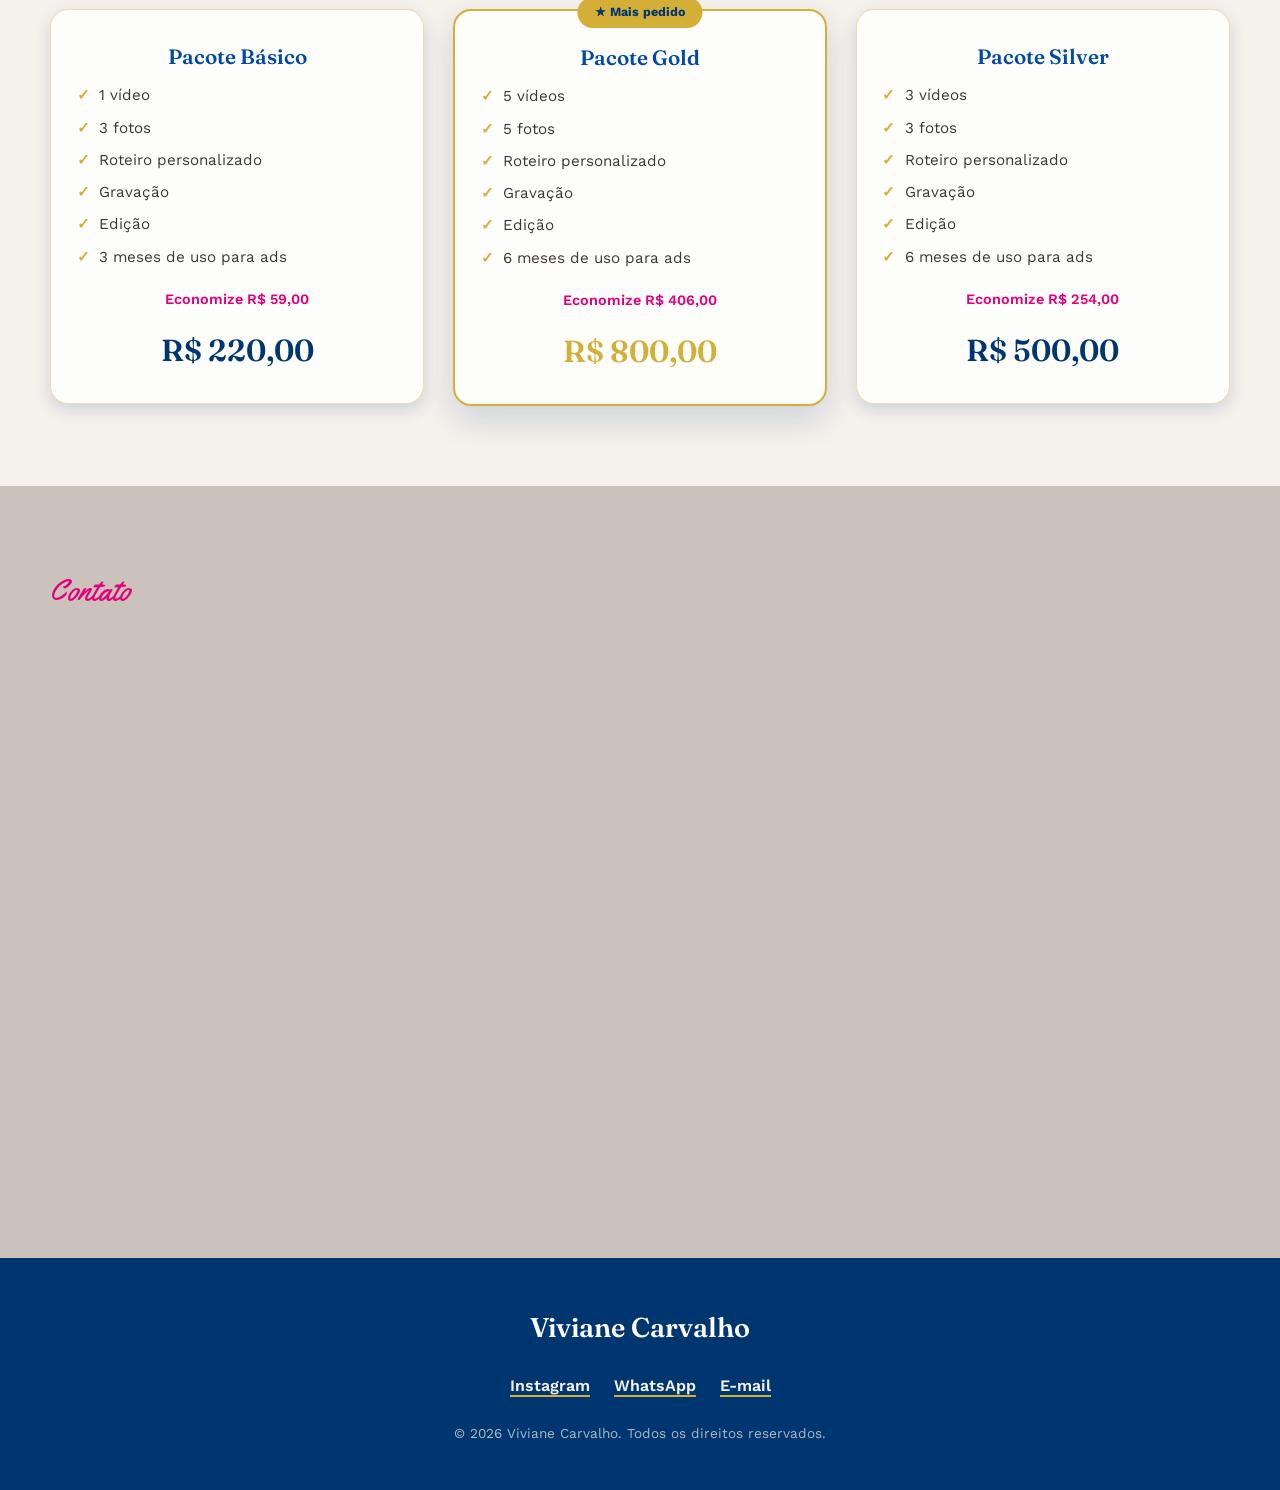
==== commit 17352895: "Troca video Open English no nicho Tecnologia" ====
--- a/index.html
+++ b/index.html
@@ -1493,7 +1493,7 @@
         { titulo: "App do Serasa, em dupla", categoria: "Dupla", youtube: "FXngtgjzc8E" },
         { titulo: "Site do Serasa, em dupla", categoria: "Dupla", youtube: "uVoMlojBU4o" },
         { titulo: "Creatina Mais Mu, em dupla", categoria: "Dupla", youtube: "Elush87N4Vc" },
-        { titulo: "Open English", categoria: "Tecnologia", youtube: "YIMcS0LoLSc" },
+        { titulo: "Open English", categoria: "Tecnologia", youtube: "_5mIk1wavvo" },
         { titulo: "Spotify", categoria: "Tecnologia", youtube: "TFh0h0D_Fn0" },
         { titulo: "App do PicPay", categoria: "Tecnologia", youtube: "_qTXYLaLAUw" },
         { titulo: "Cartão Livelo", categoria: "Tecnologia", youtube: "m_YbxnTvY4M" },
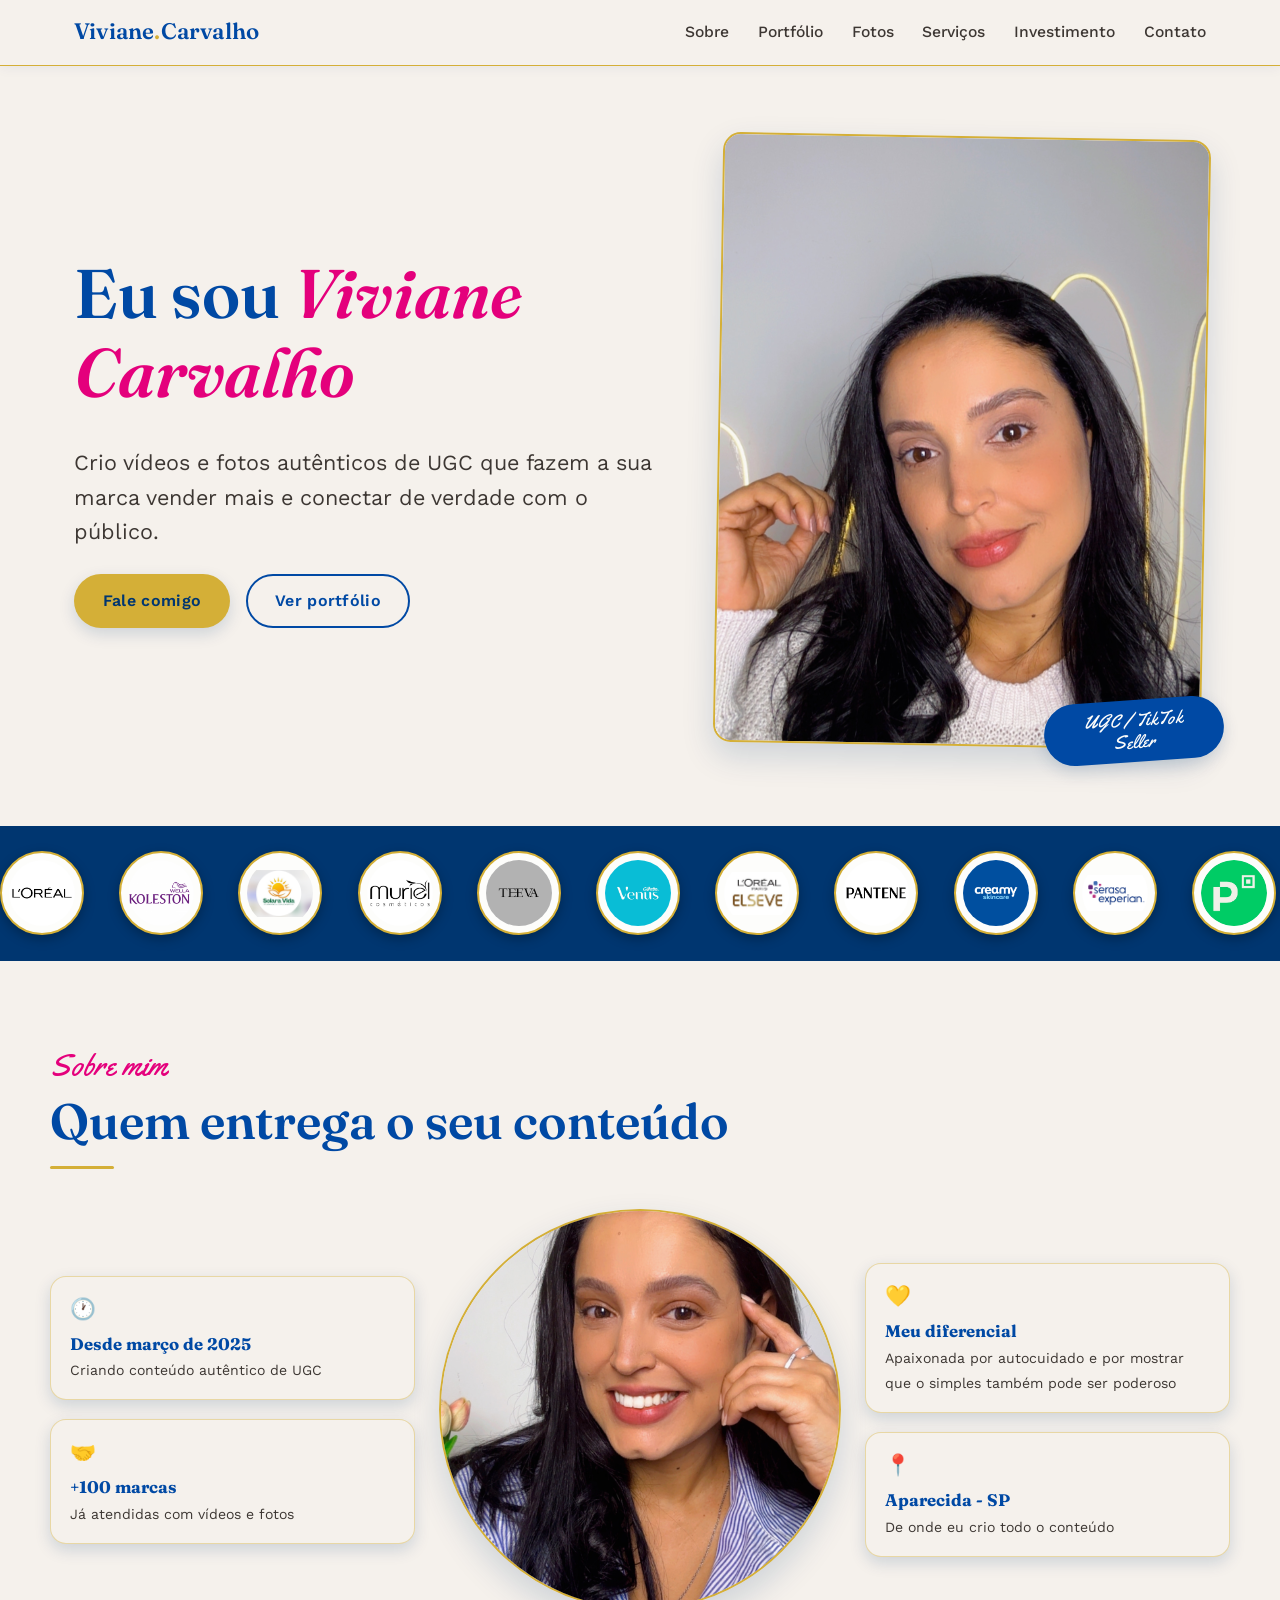
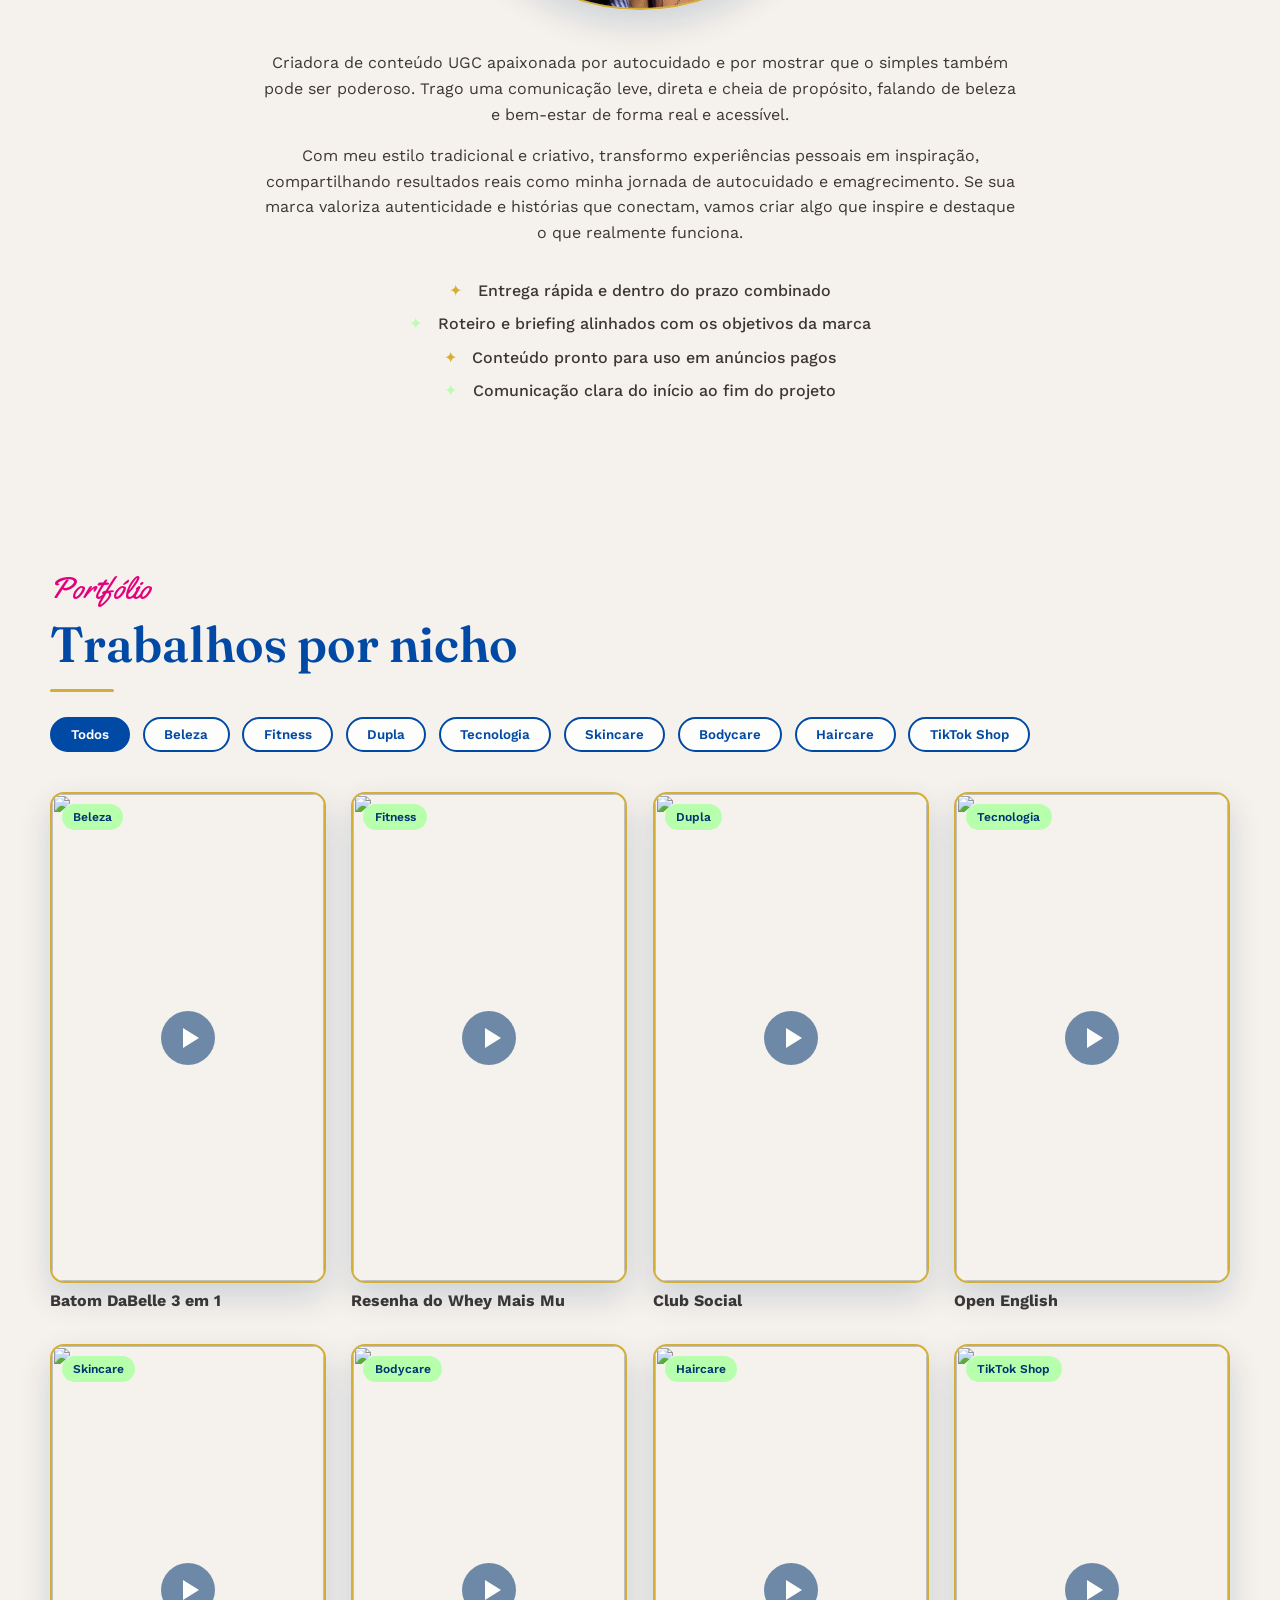
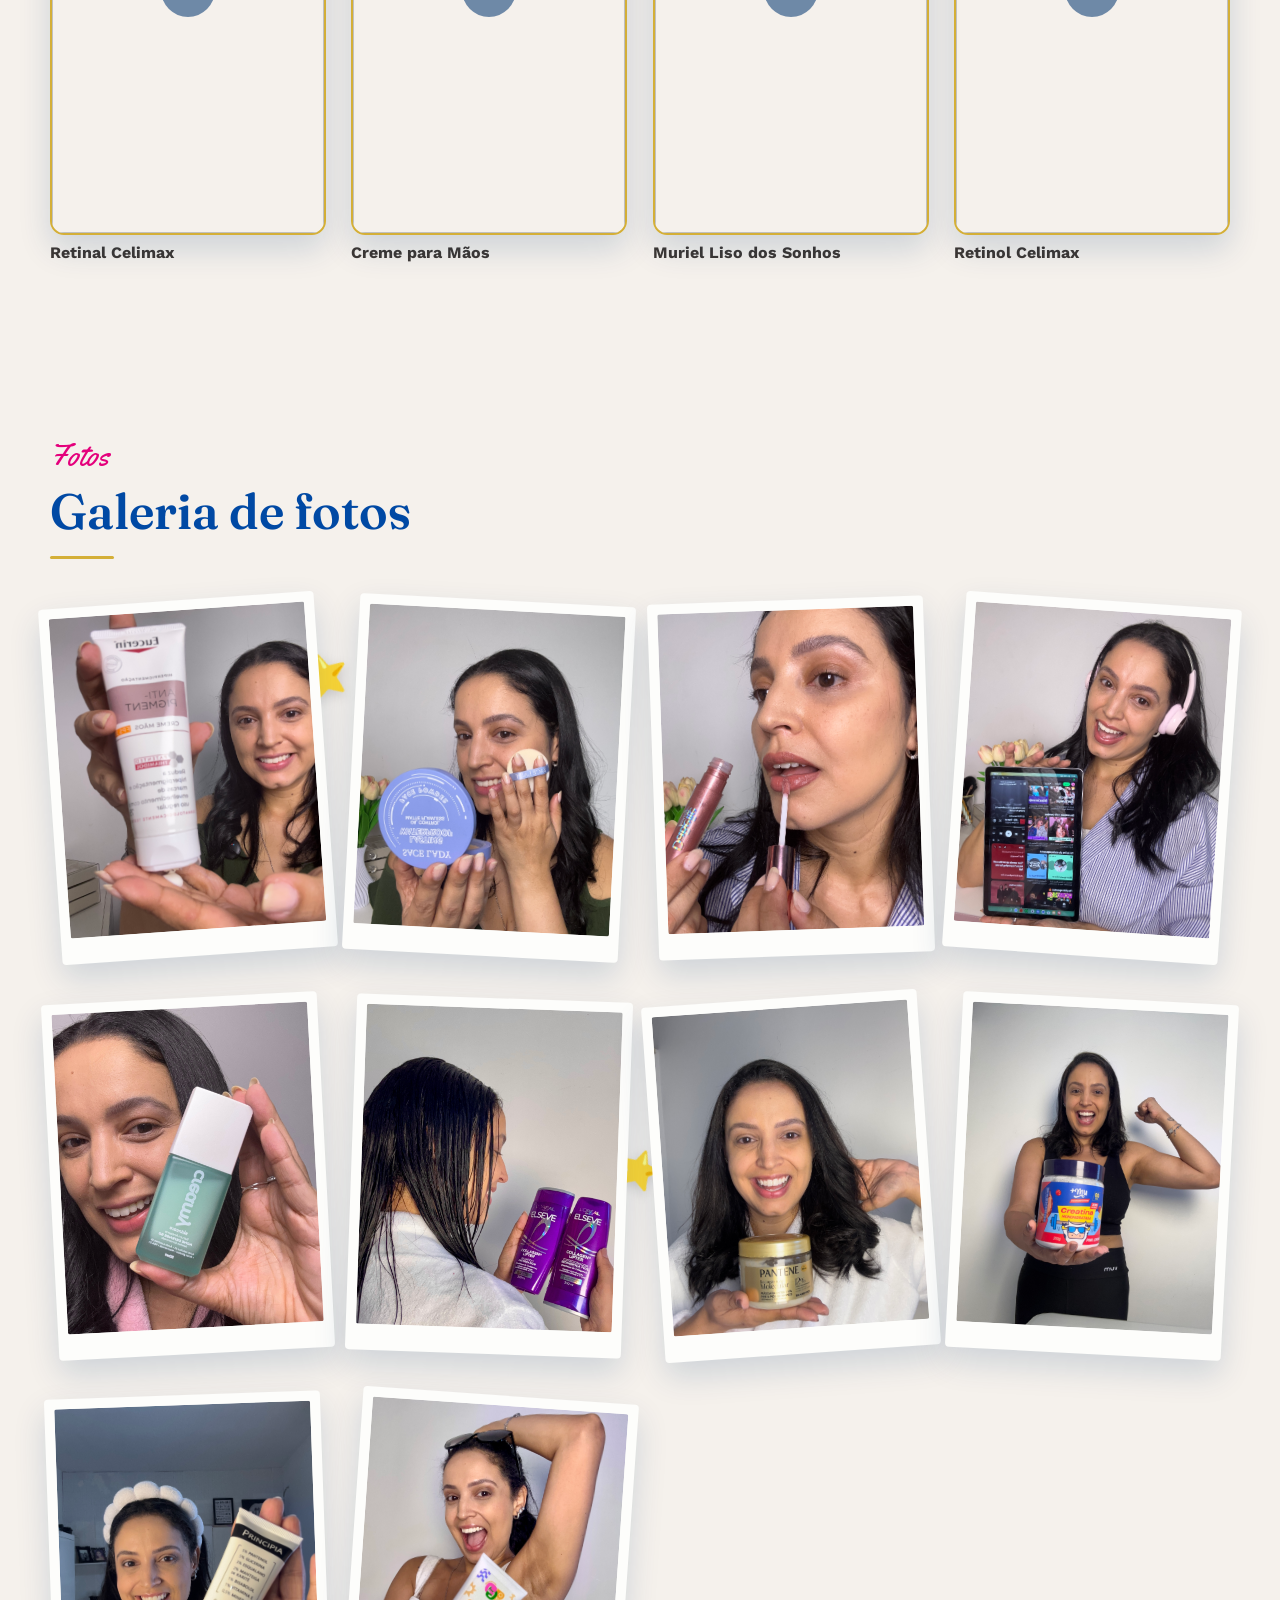
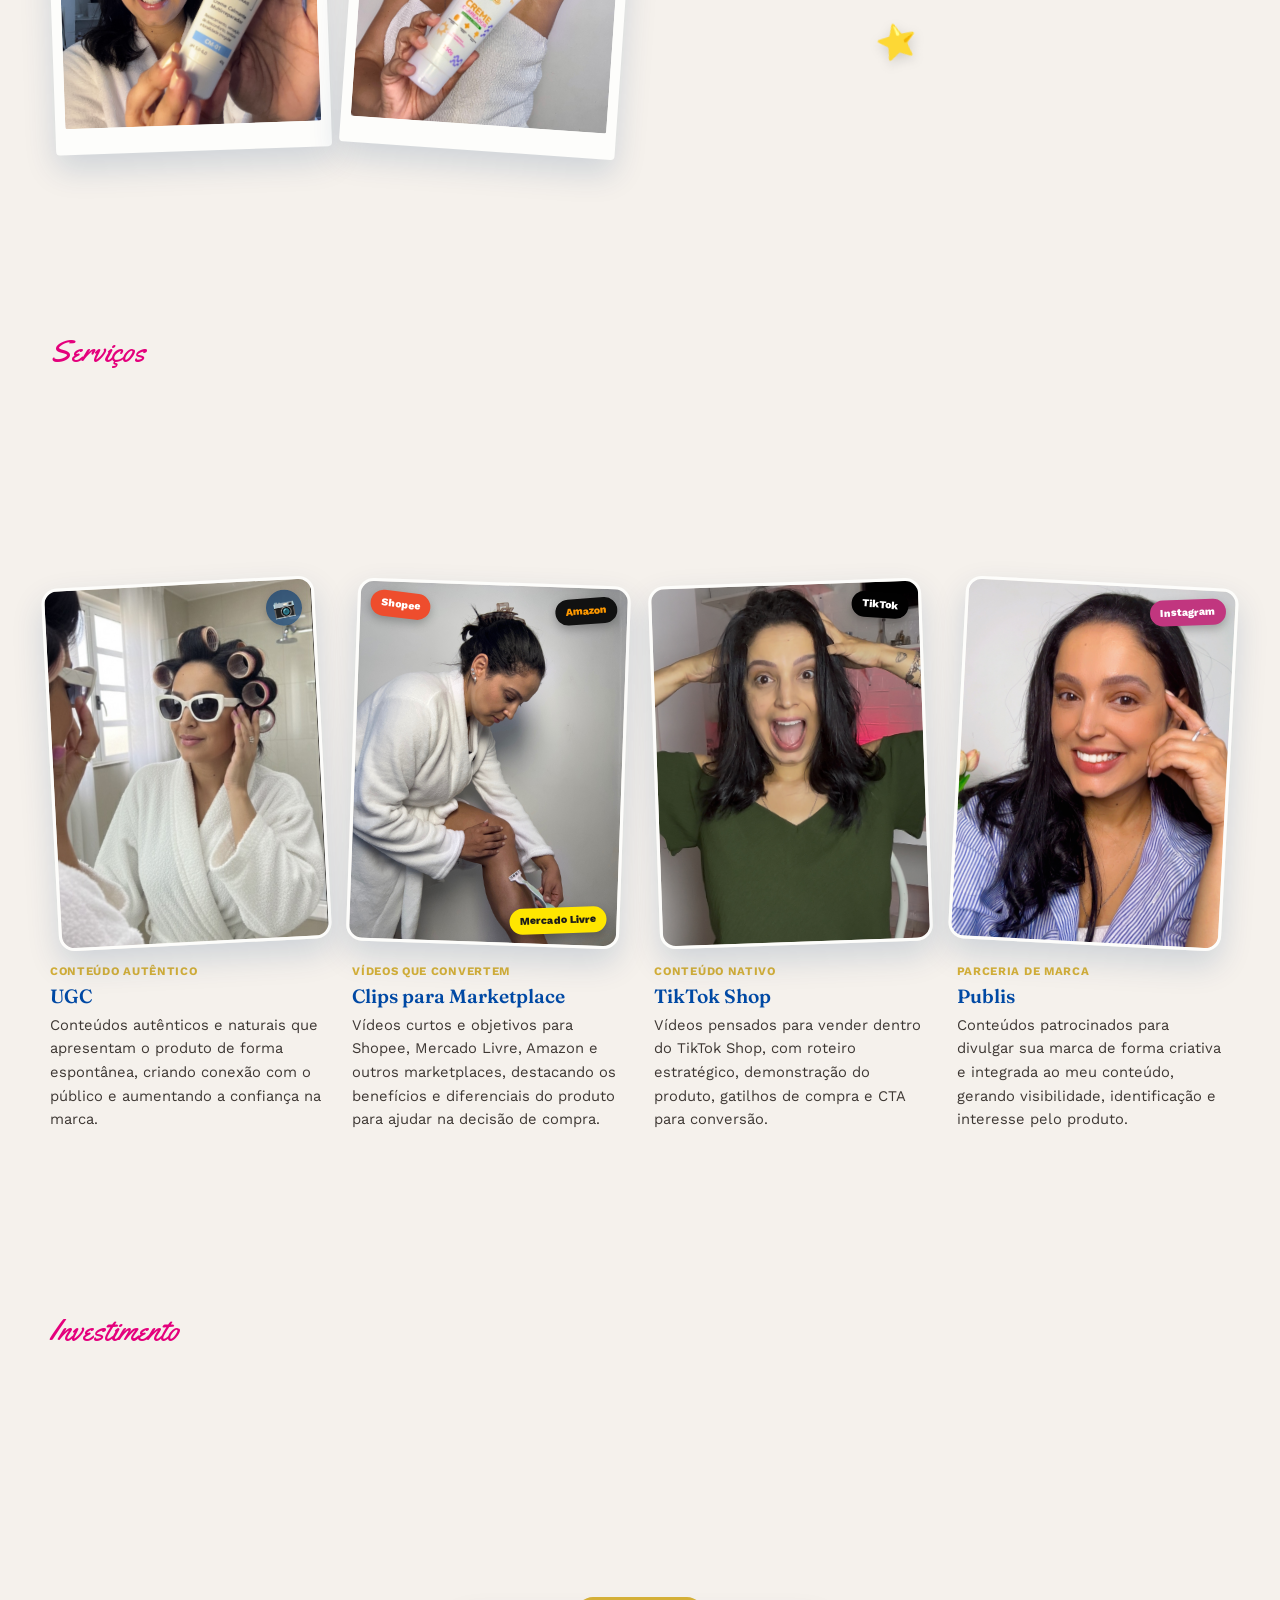
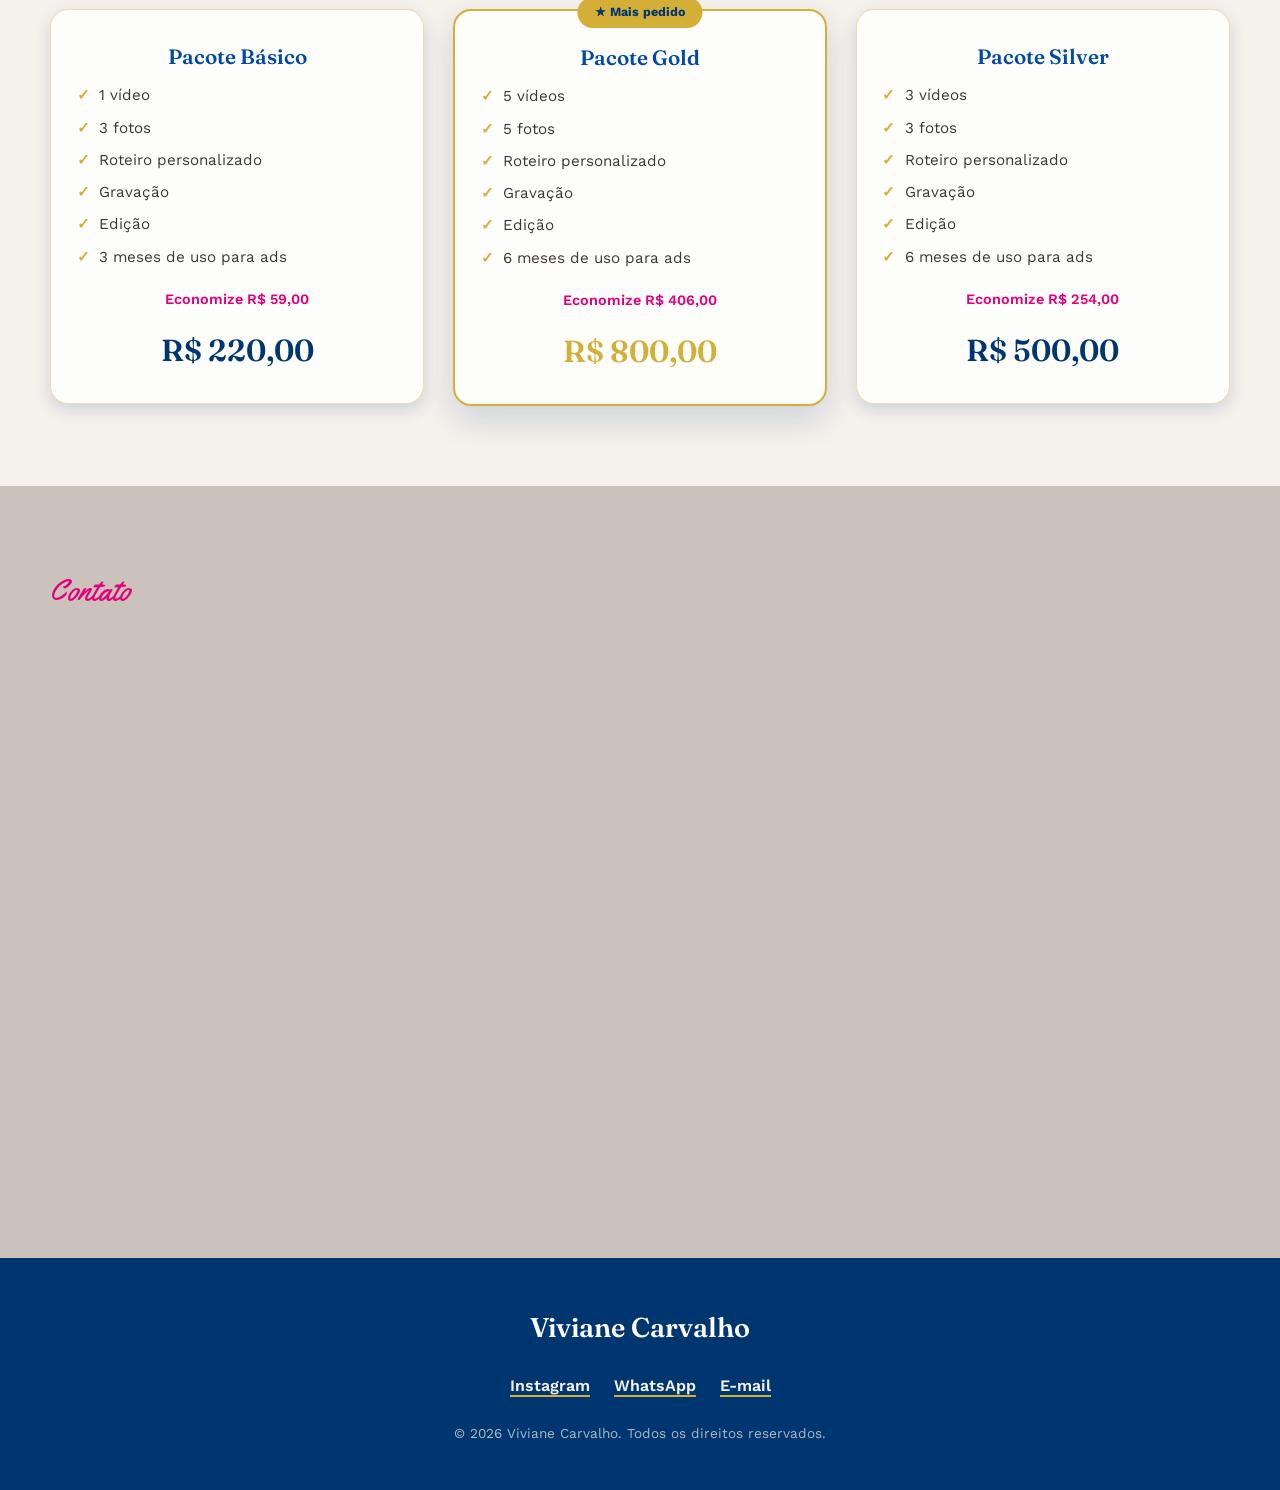
==== commit 03f08186: "Adiciona video Club Social como primeiro do nicho Dupla" ====
--- a/index.html
+++ b/index.html
@@ -1490,6 +1490,7 @@
         { titulo: "Resenha do Whey Mais Mu", categoria: "Fitness", youtube: "72wtptvLtNE" },
         { titulo: "Resenha do Whey Growth", categoria: "Fitness", youtube: "MKvik03UfHk" },
         { titulo: "Creatina Mais Mu", categoria: "Fitness", youtube: "IH0MsQISTIM" },
+        { titulo: "Club Social", categoria: "Dupla", youtube: "NdzRO3kwSnA" },
         { titulo: "App do Serasa, em dupla", categoria: "Dupla", youtube: "FXngtgjzc8E" },
         { titulo: "Site do Serasa, em dupla", categoria: "Dupla", youtube: "uVoMlojBU4o" },
         { titulo: "Creatina Mais Mu, em dupla", categoria: "Dupla", youtube: "Elush87N4Vc" },
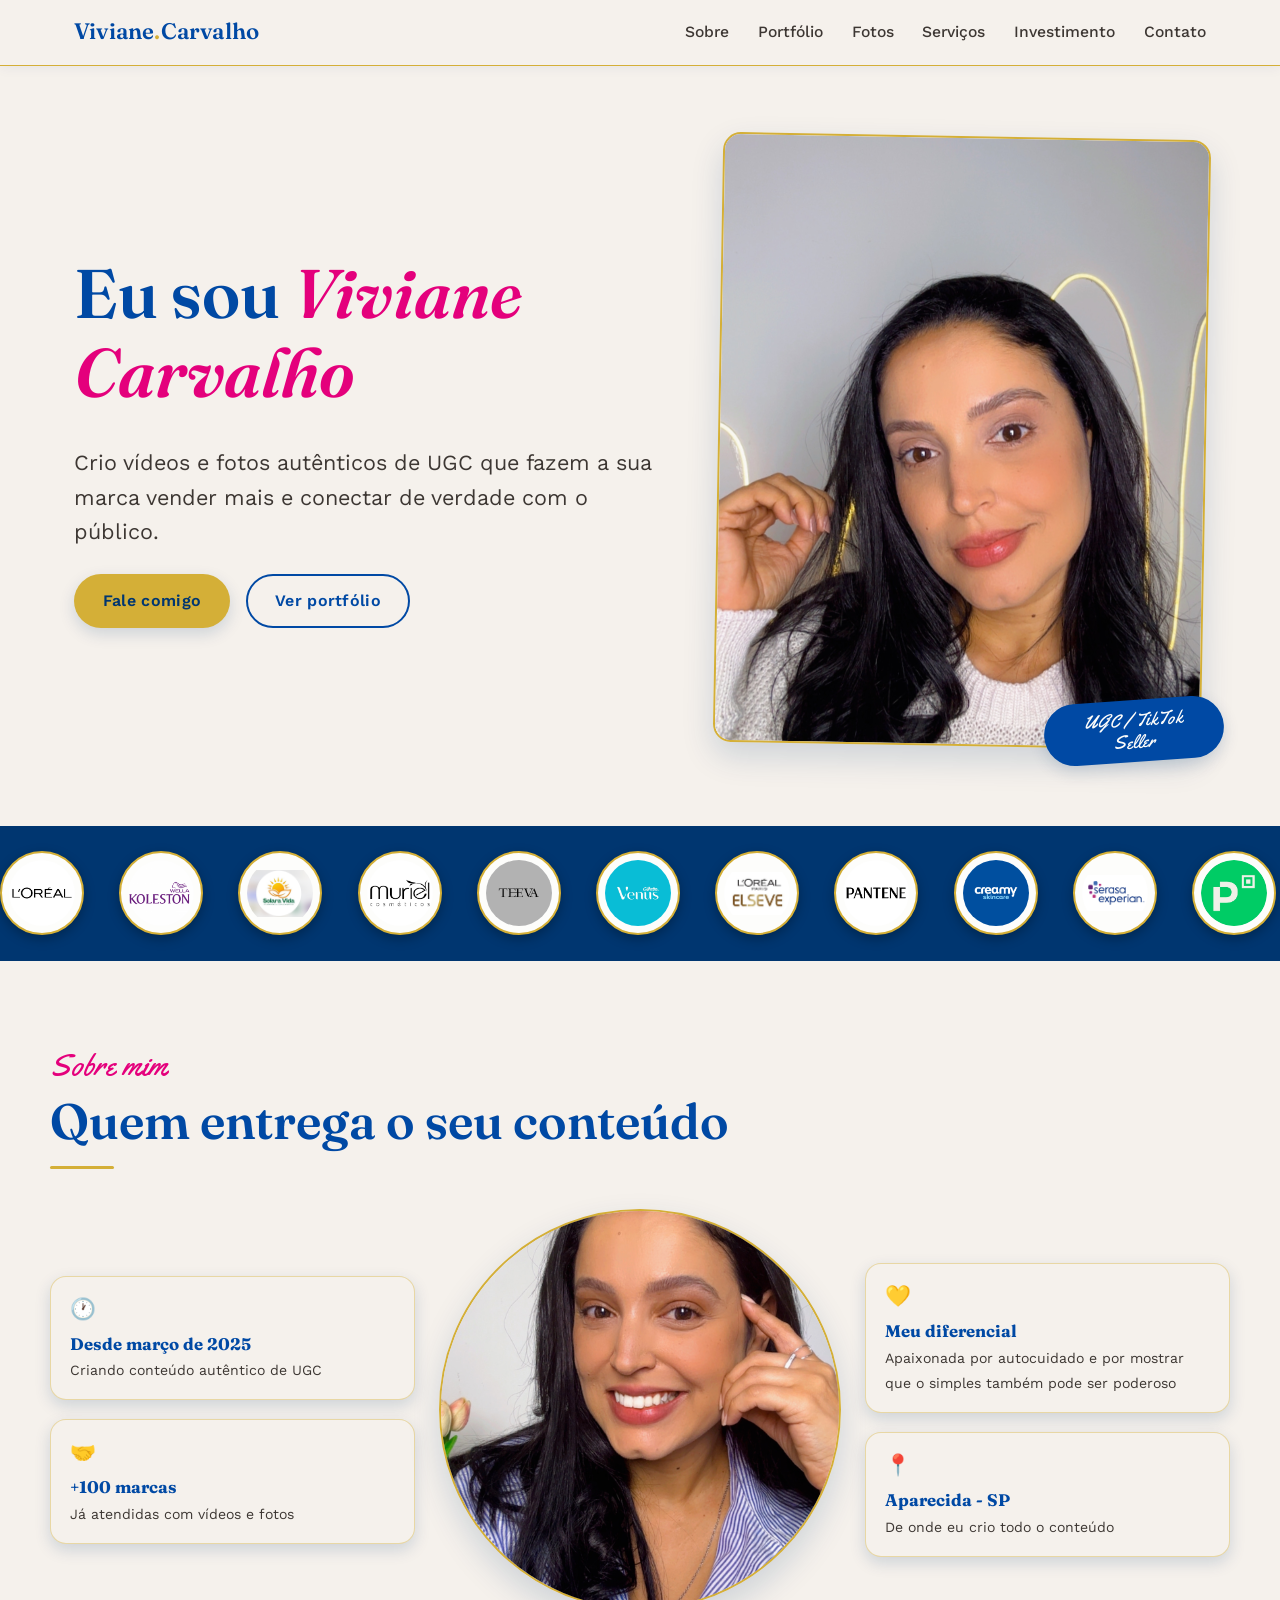
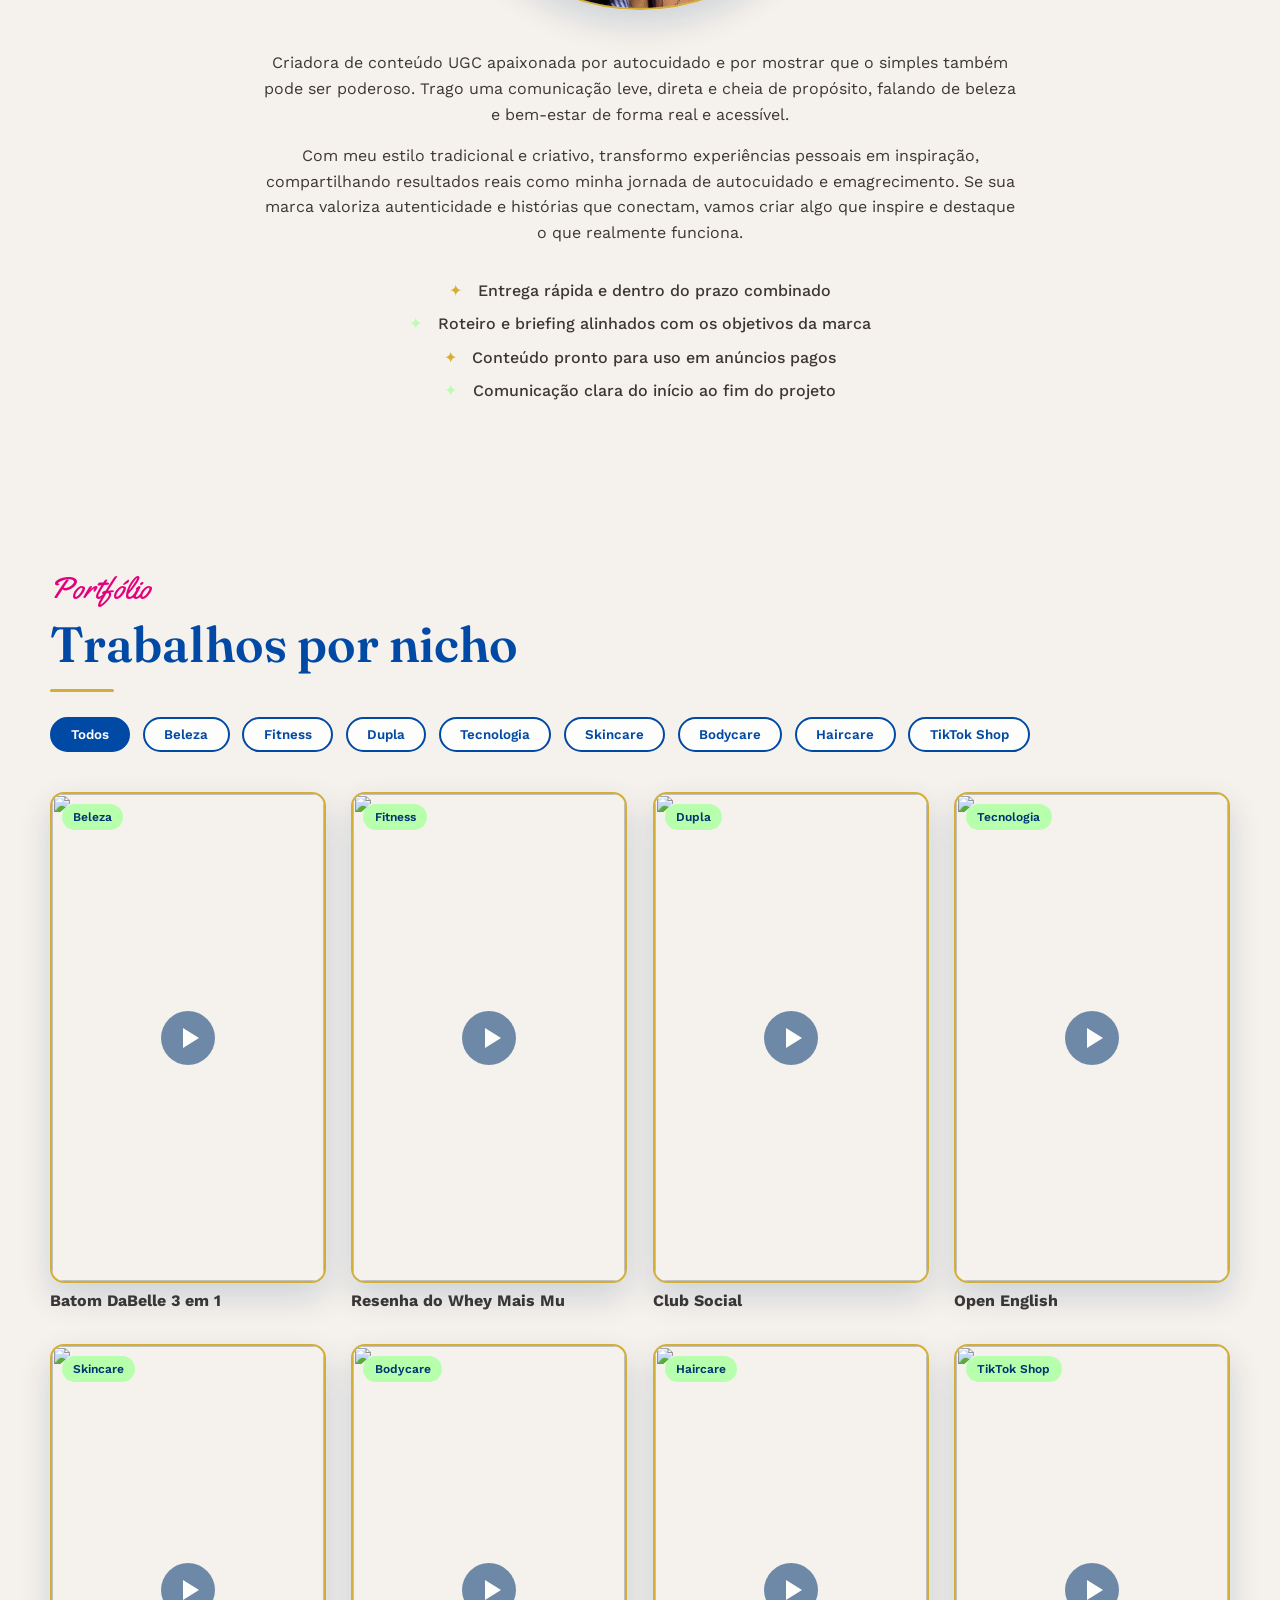
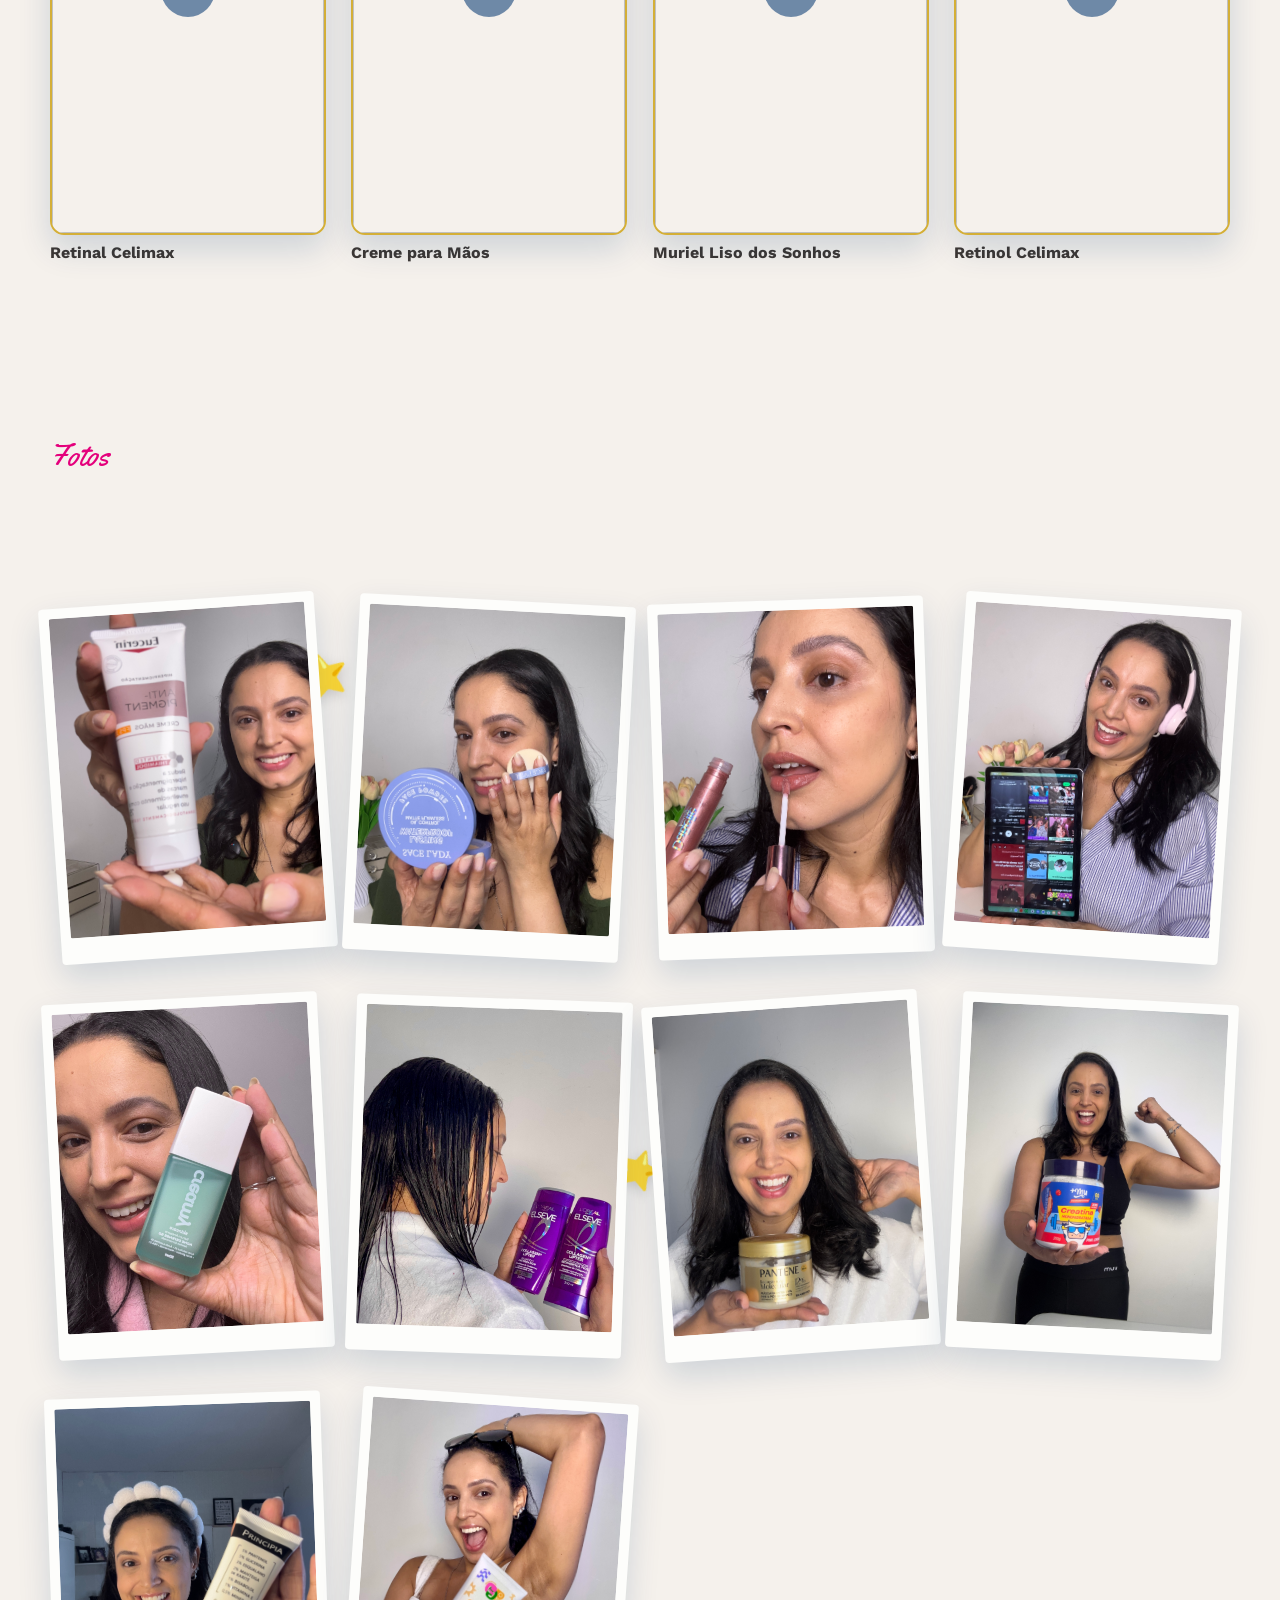
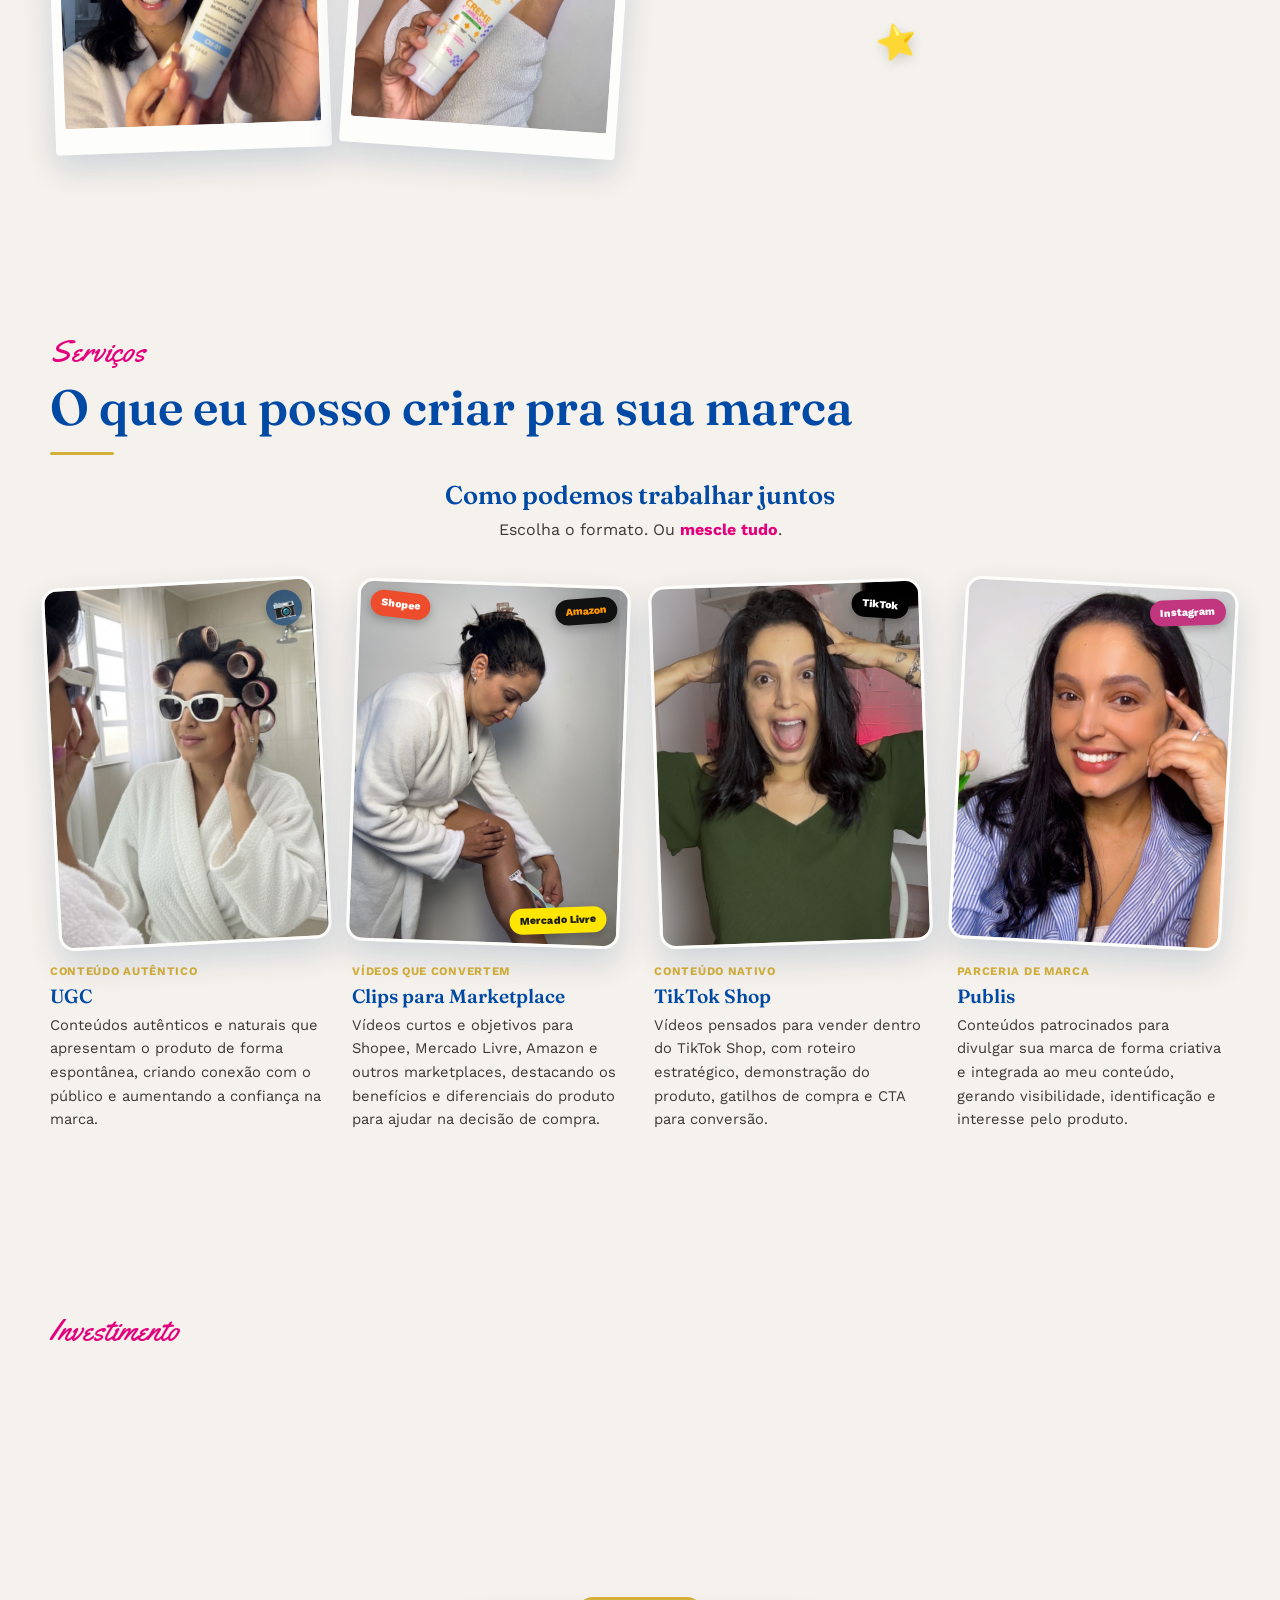
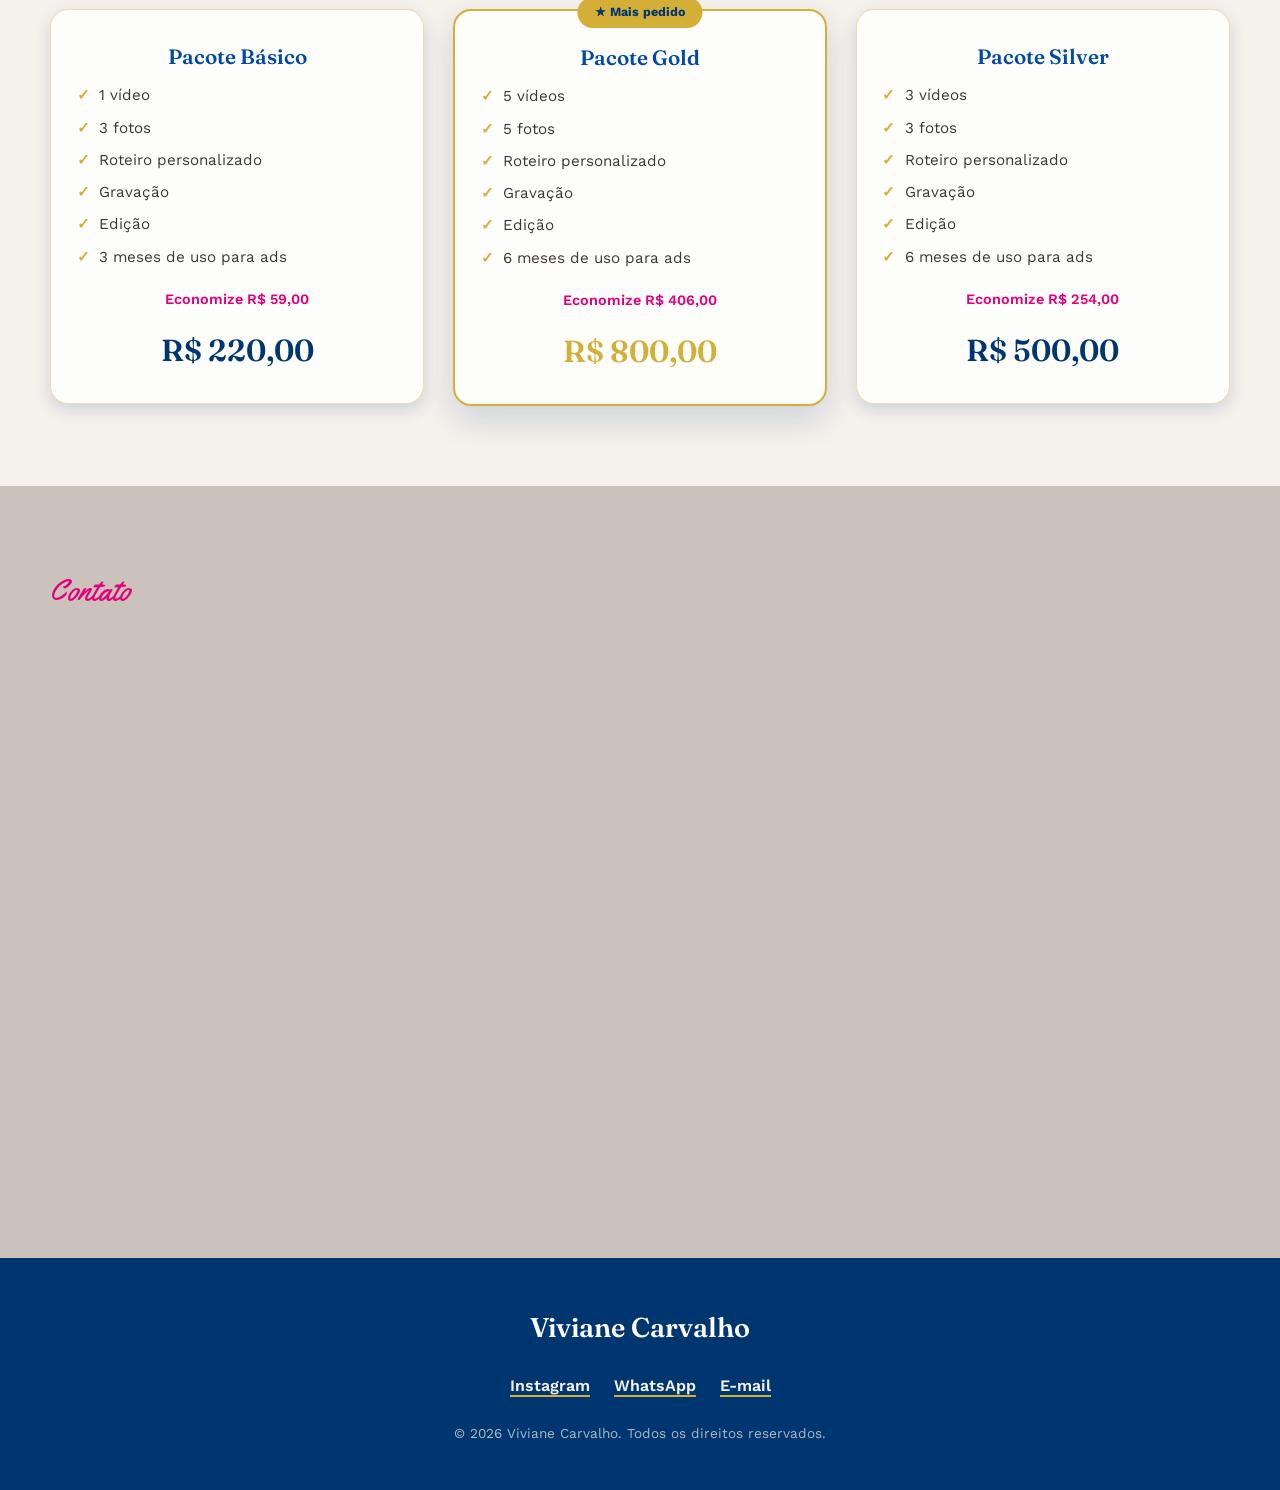
==== commit ca1c86a9: "Adiciona painel administrativo novo em /admin Novo admin em admin/index.html (login em login/index.h" ====
--- a/index.html
+++ b/index.html
@@ -1382,7 +1382,9 @@
     // ao resultado (ex: o modal de captura). O formulário do rodapé ignora o
     // retorno e mantém o comportamento de sempre (não bloqueia a navegação).
     function registrarLead(lead) {
-      return fetch(`${SUPABASE_URL}/rest/v1/portfolio_leads`, {
+      // Grava no formato antigo (portfolio_leads), pro painel antigo em
+      // /login continuar funcionando normalmente.
+      const gravarAntigo = fetch(`${SUPABASE_URL}/rest/v1/portfolio_leads`, {
         method: "POST",
         headers: {
           "Content-Type": "application/json",
@@ -1391,6 +1393,50 @@
         },
         body: JSON.stringify(lead),
       }).then(res => res.ok).catch(() => false);
+
+      // Grava também na tabela nova "marcas", como "lead", pro admin novo
+      // em /admin mostrar esse contato na sua base.
+      fetch(`${SUPABASE_URL}/rest/v1/marcas`, {
+        method: "POST",
+        headers: {
+          "Content-Type": "application/json",
+          apikey: SUPABASE_ANON_KEY,
+          Authorization: `Bearer ${SUPABASE_ANON_KEY}`,
+        },
+        body: JSON.stringify({
+          nome: lead.name || null,
+          instagram: null,
+          email: lead.email || null,
+          telefone: lead.phone || null,
+          situacao: "lead",
+          obs: lead.message || null,
+          ultimo_contato: new Date().toISOString().slice(0, 10),
+        }),
+      }).catch(() => {
+        // Falha aqui nunca deve atrapalhar a navegação do visitante.
+      });
+
+      return gravarAntigo;
+    }
+
+    // Registra uma visita simples na tabela "visitas", sem serviço externo e
+    // sem pedir nada pro visitante.
+    function registrarVisita() {
+      const origem = document.referrer
+        ? (() => { try { return new URL(document.referrer).hostname; } catch { return "Direto"; } })()
+        : "Direto";
+      fetch(`${SUPABASE_URL}/rest/v1/visitas`, {
+        method: "POST",
+        headers: {
+          "Content-Type": "application/json",
+          apikey: SUPABASE_ANON_KEY,
+          Authorization: `Bearer ${SUPABASE_ANON_KEY}`,
+        },
+        body: JSON.stringify({
+          pagina: window.location.pathname || "/",
+          origem: origem,
+        }),
+      }).catch(() => {});
     }
 
     // Evita contar o mesmo vídeo várias vezes se o visitante passar o mouse
@@ -1403,6 +1449,7 @@
     }
 
     registrarEvento("page_view");
+    registrarVisita();
 
     return { registrarEvento, registrarLead, registrarVideoViewUmaVez };
   })();
@@ -1722,19 +1769,49 @@
   setaEsquerda.addEventListener("click", () => rolarGaleria(-1));
   setaDireita.addEventListener("click", () => rolarGaleria(1));
 
-  filtrosContainer.innerHTML = config.portfolio.categorias.map((cat, i) =>
-    `<button class="filtro-btn" data-categoria="${cat}" aria-pressed="${i === 0}">${cat}</button>`
-  ).join("");
-
-  filtrosContainer.addEventListener("click", (e) => {
-    const btn = e.target.closest(".filtro-btn");
-    if (!btn) return;
-    filtrosContainer.querySelectorAll(".filtro-btn").forEach(b => b.setAttribute("aria-pressed", "false"));
-    btn.setAttribute("aria-pressed", "true");
-    renderPortfolio(btn.dataset.categoria);
-  });
-
-  renderPortfolio("Todos");
+  // Carrega os vídeos do admin (tabela "videos") antes de montar a galeria.
+  // Se der qualquer problema (banco fora do ar, tabela ainda não criada),
+  // mantém a lista que já estava escrita aqui em cima como reserva, pra o
+  // portfólio nunca ficar em branco.
+  (async function carregarECriarPortfolio() {
+    try {
+      const resposta = await fetch(
+        `${SUPABASE_URL}/rest/v1/videos?select=*&visivel=eq.true&order=ordem.asc`,
+        { headers: { apikey: SUPABASE_ANON_KEY, Authorization: `Bearer ${SUPABASE_ANON_KEY}` } }
+      );
+      if (resposta.ok) {
+        const linhas = await resposta.json();
+        if (Array.isArray(linhas) && linhas.length > 0) {
+          config.portfolio.itens = linhas.map((v) => ({
+            titulo: v.titulo,
+            categoria: v.nicho || "Geral",
+            youtube: v.link,
+          }));
+          const categoriasUnicas = [];
+          config.portfolio.itens.forEach((item) => {
+            if (!categoriasUnicas.includes(item.categoria)) categoriasUnicas.push(item.categoria);
+          });
+          config.portfolio.categorias = ["Todos", ...categoriasUnicas];
+        }
+      }
+    } catch (erro) {
+      console.warn("Não foi possível carregar os vídeos do admin, usando a lista local.", erro);
+    }
+
+    filtrosContainer.innerHTML = config.portfolio.categorias.map((cat, i) =>
+      `<button class="filtro-btn" data-categoria="${cat}" aria-pressed="${i === 0}">${cat}</button>`
+    ).join("");
+
+    filtrosContainer.addEventListener("click", (e) => {
+      const btn = e.target.closest(".filtro-btn");
+      if (!btn) return;
+      filtrosContainer.querySelectorAll(".filtro-btn").forEach(b => b.setAttribute("aria-pressed", "false"));
+      btn.setAttribute("aria-pressed", "true");
+      renderPortfolio(btn.dataset.categoria);
+    });
+
+    renderPortfolio("Todos");
+  })();
 
   // Galeria de fotos (estilo mural: fotos com moldura branca giradas + figurinhas decorativas)
   const figurinhasFotos = [
@@ -1887,7 +1964,7 @@
      Reaproveita exatamente analytics.registrarLead (mesma função, schema e
      validação de backend do formulário do rodapé). Único ponto diferente é
      o campo "source", que já existe no schema com os valores aceitos
-     "contact" (rodapé) e "popup" (este modal) — ver setup.sql do painel.
+     "contact" (rodapé) e "popup" (este modal), ver setup.sql do painel.
      Fica isolado num try/catch: se algo aqui falhar, o resto do site (menu,
      portfólio, formulário do rodapé etc.) continua funcionando normalmente.
      ========================================================================= */
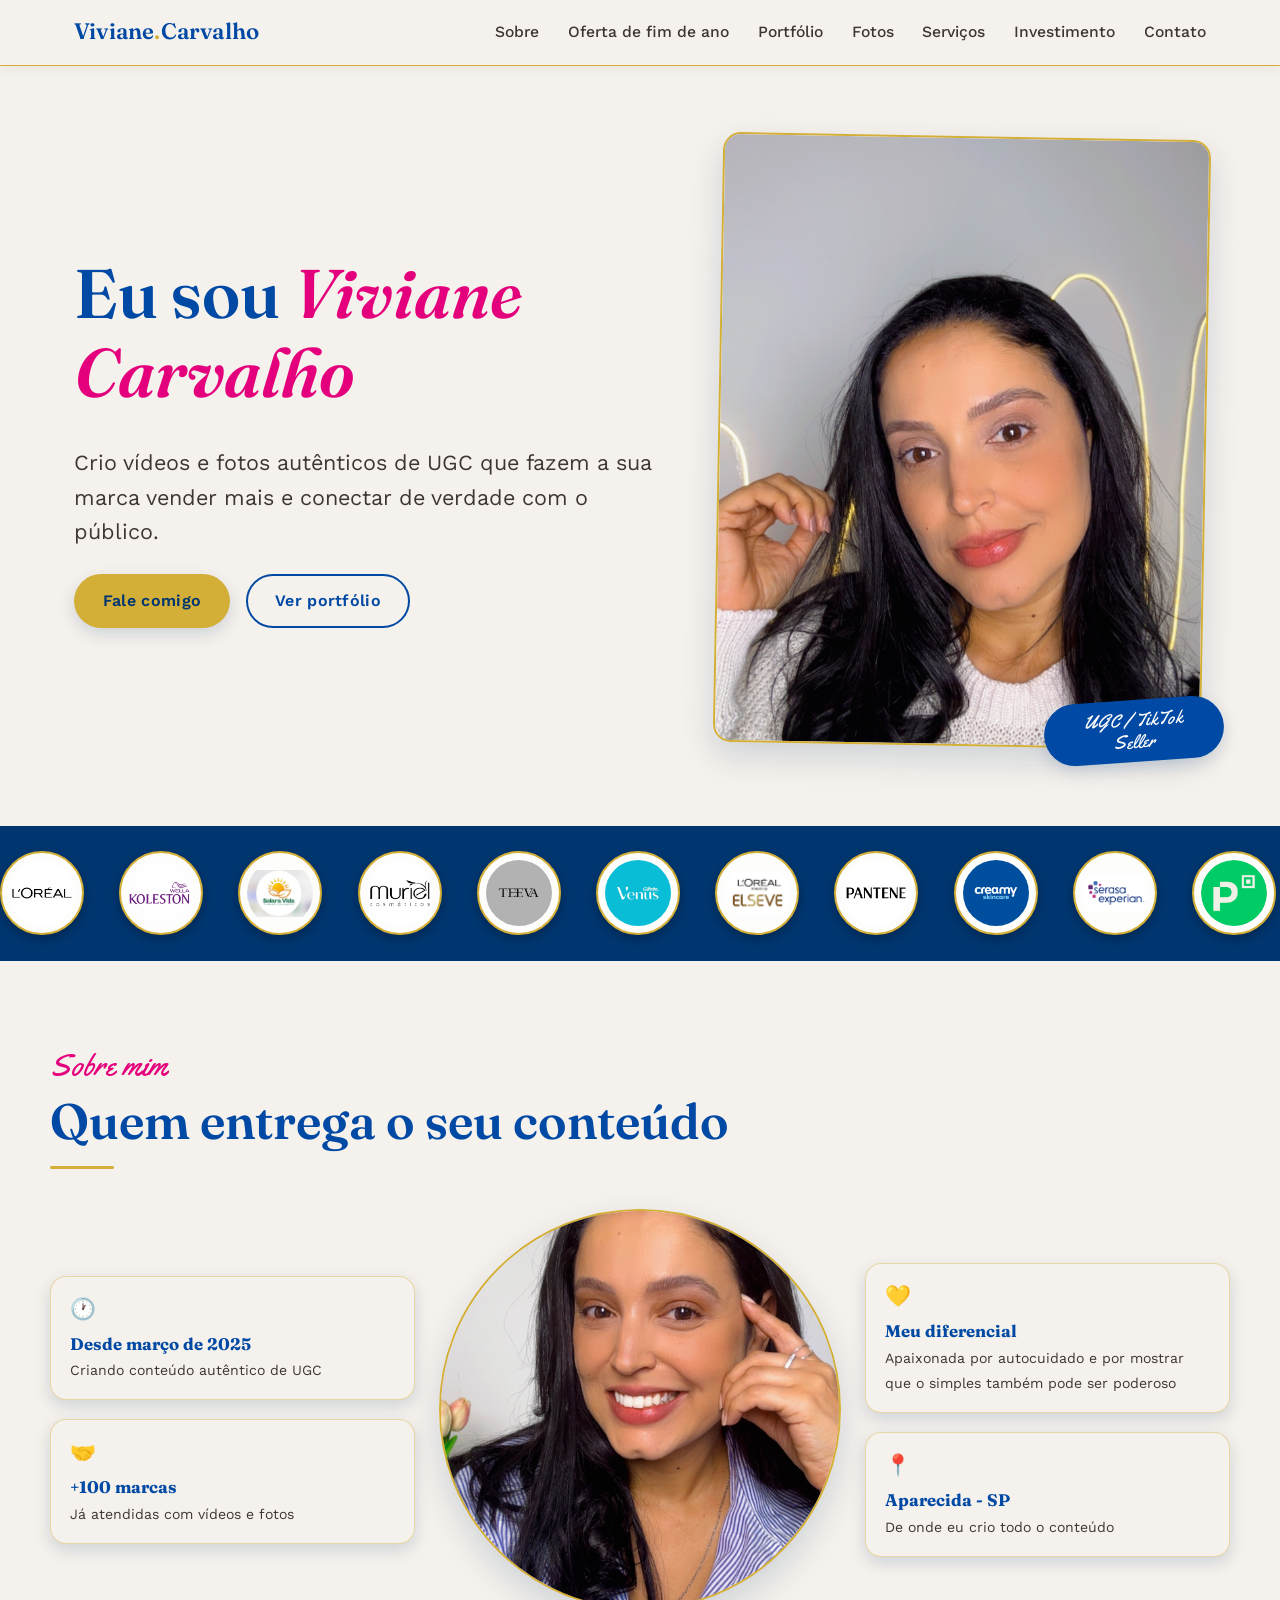
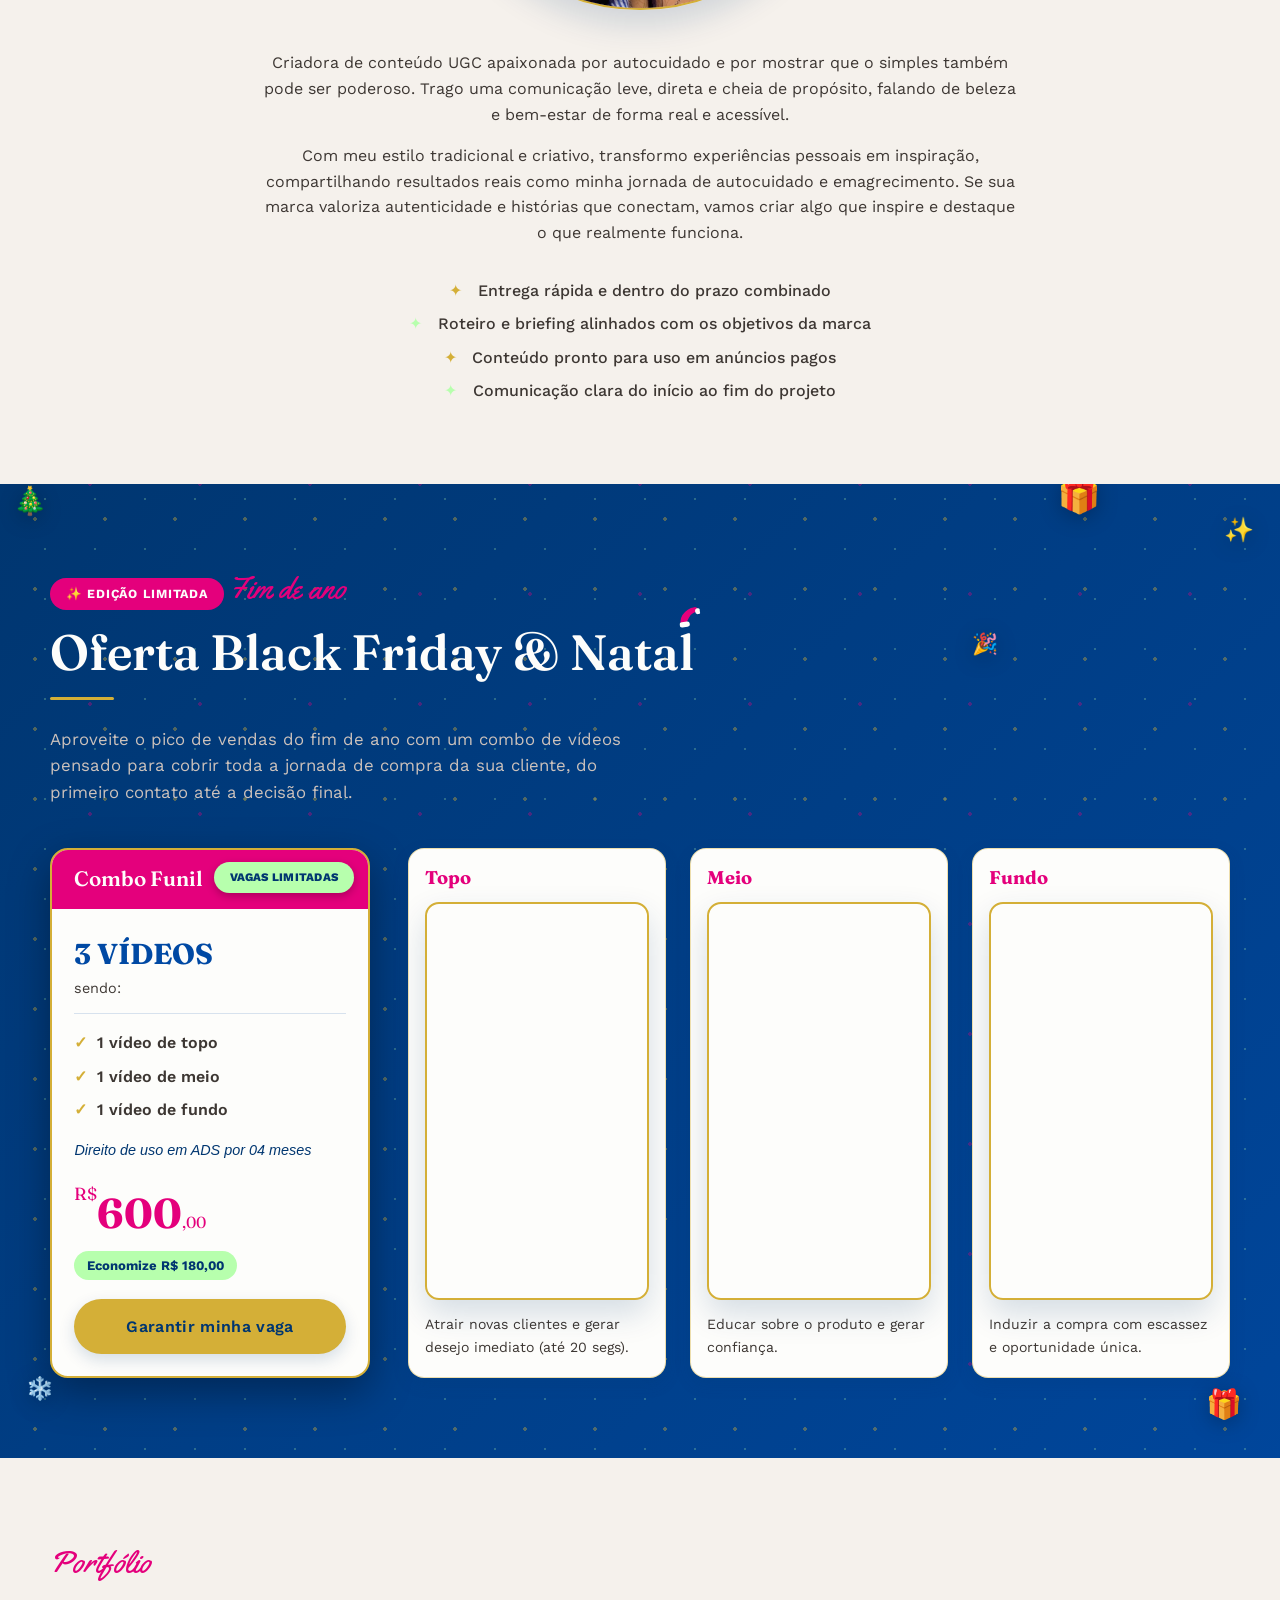
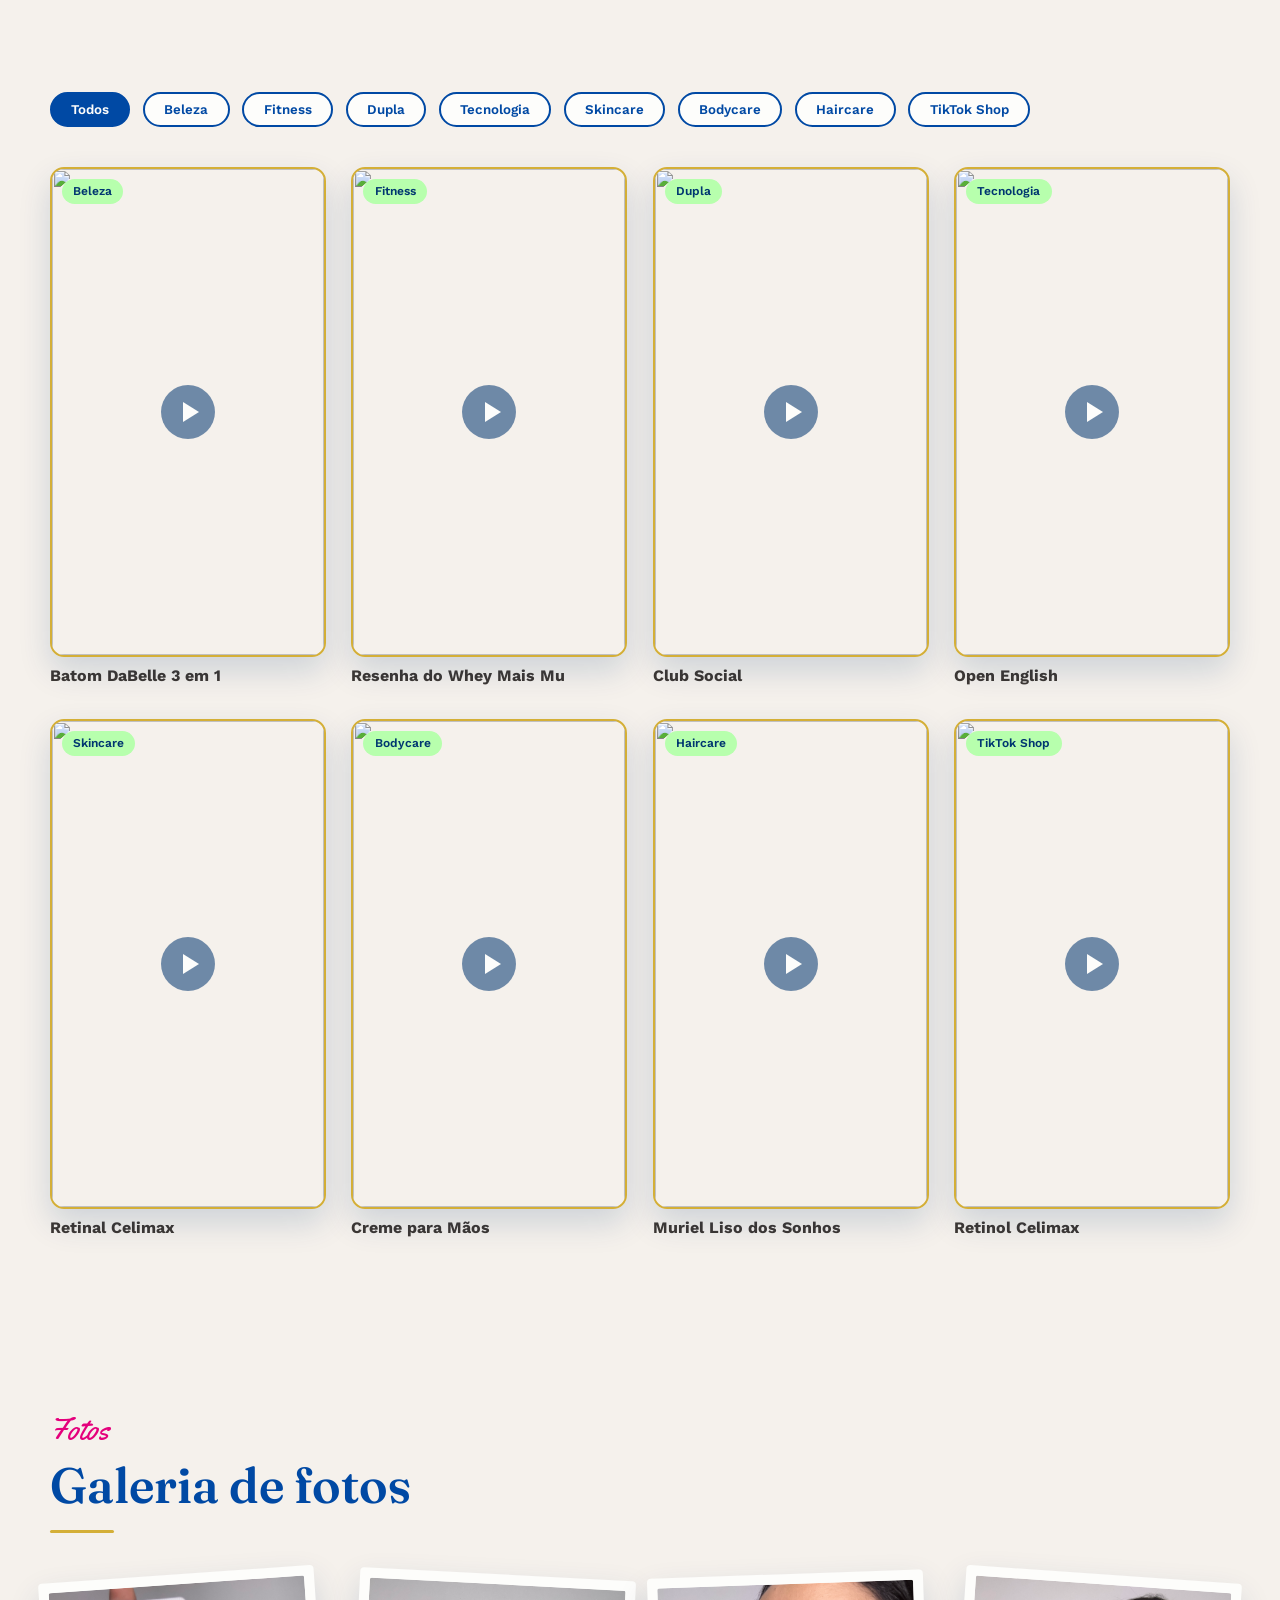
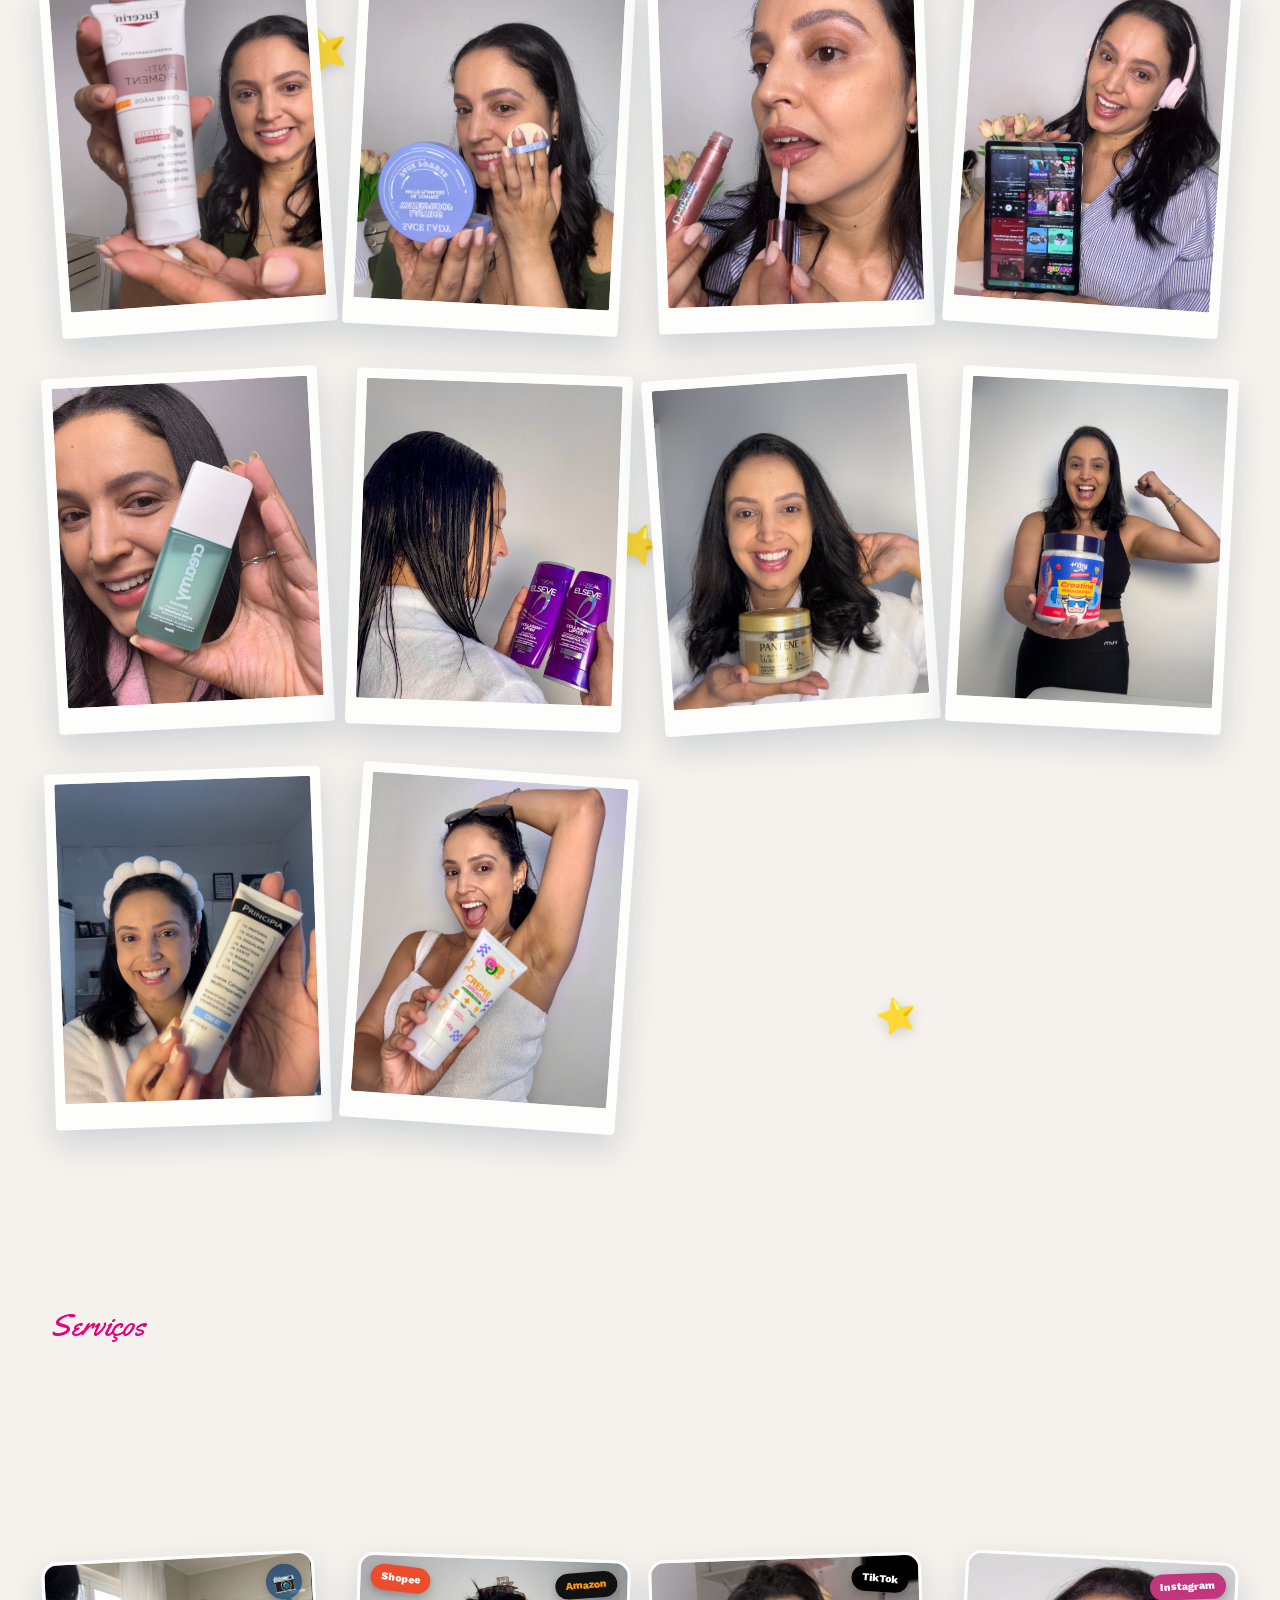
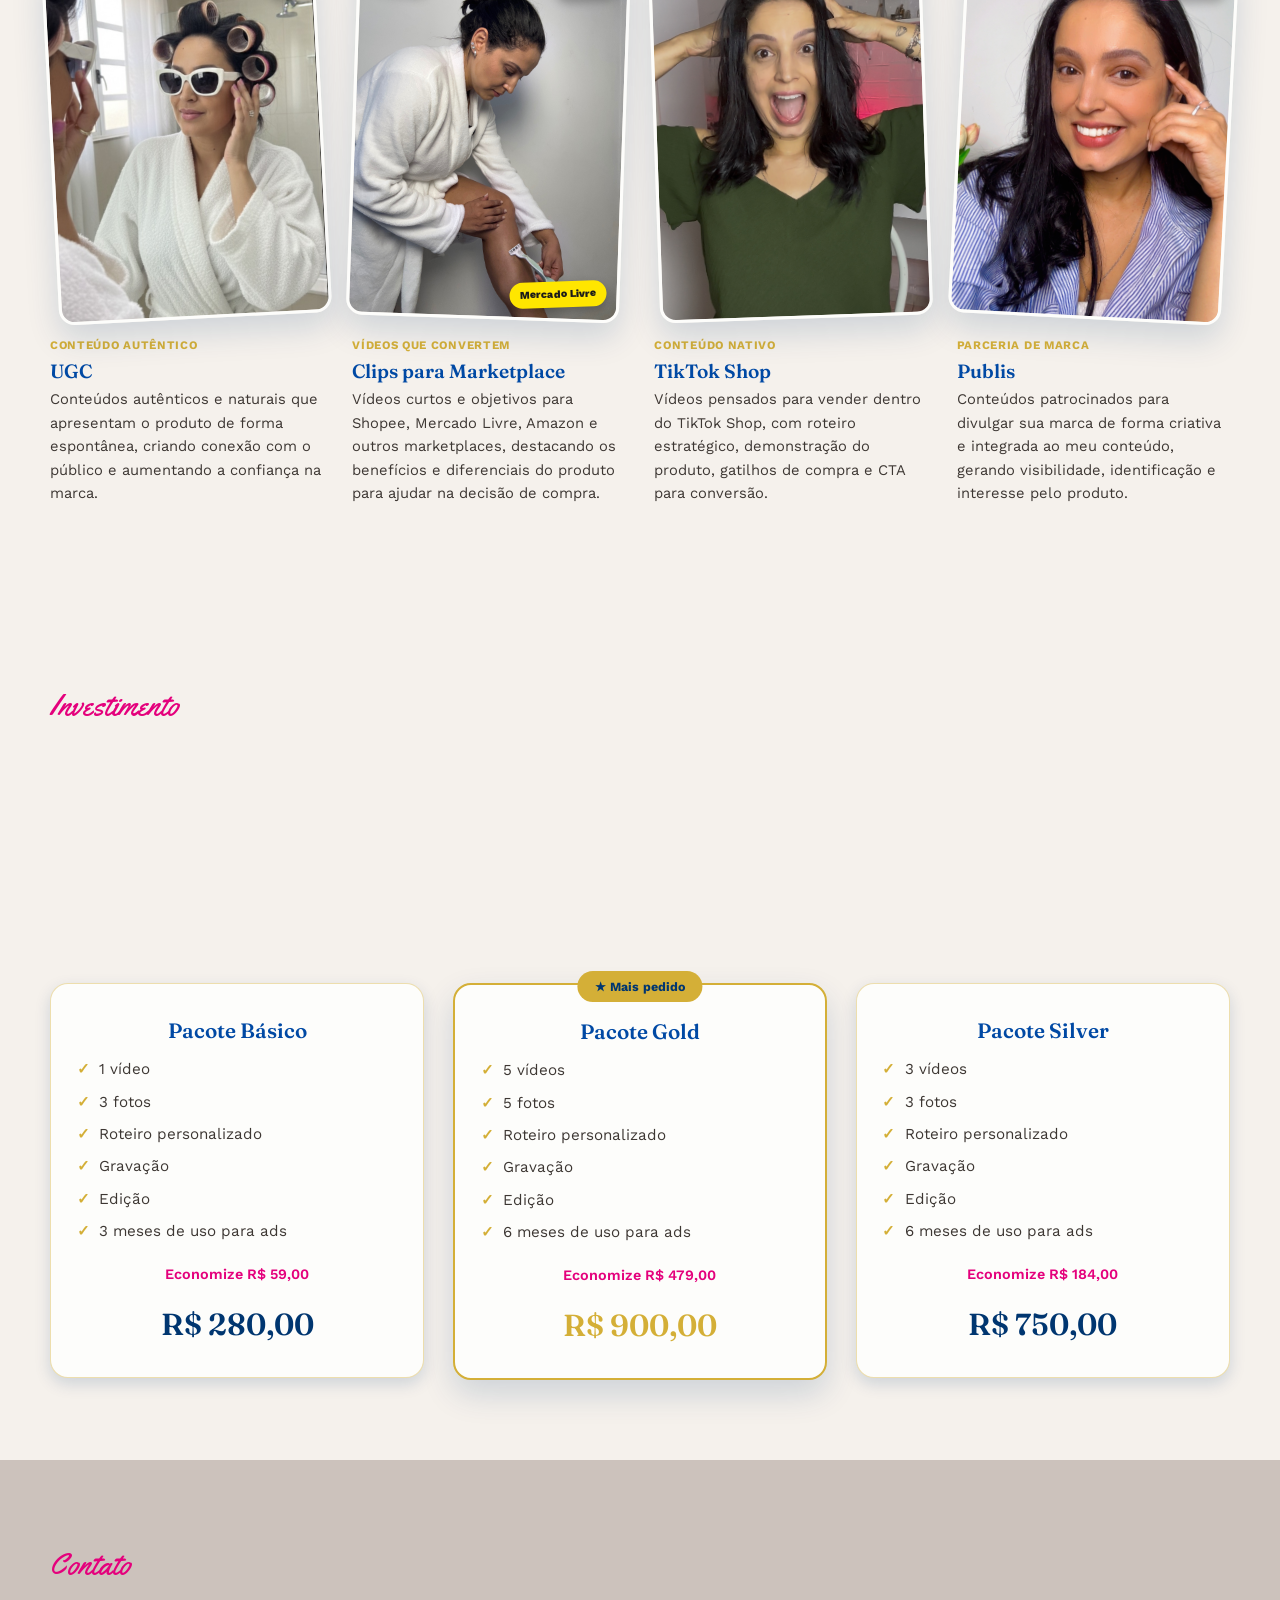
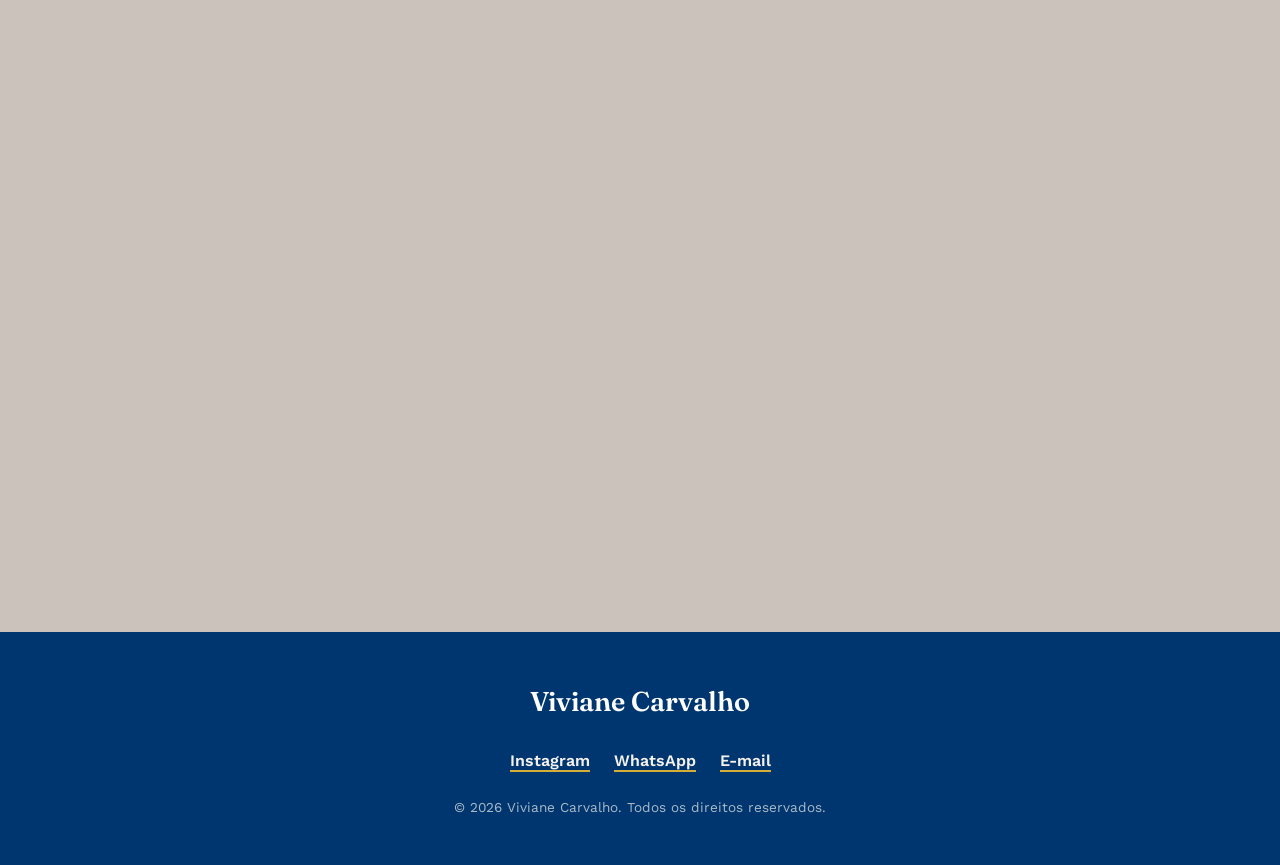
==== commit 4a31acbf: "Adiciona seção de oferta de fim de ano e ajusta valores do investimento Nova seção "Oferta Black Fri" ====
--- a/index.html
+++ b/index.html
@@ -906,6 +906,179 @@
   }
   .card-pacote.destaque .preco { color: var(--dourado); }
 
+  /* ---------- OFERTA DE FIM DE ANO ---------- */
+  .secao-oferta-fim-de-ano {
+    position: relative;
+    overflow: hidden;
+    background: linear-gradient(135deg, var(--azul-escuro) 0%, var(--azul) 55%, var(--azul-escuro) 100%);
+    background-size: 220% 220%;
+    color: var(--branco);
+    animation: fluxo-gradiente-oferta 12s ease infinite;
+  }
+  .secao-oferta-fim-de-ano::before {
+    content: "";
+    position: absolute;
+    inset: 0;
+    background-image:
+      radial-gradient(circle, rgba(212,175,55,0.55) 2px, transparent 2px),
+      radial-gradient(circle, rgba(228,0,124,0.45) 2px, transparent 2px),
+      radial-gradient(circle, rgba(183,255,173,0.35) 1.5px, transparent 1.5px);
+    background-size: 70px 70px, 110px 110px, 50px 50px;
+    background-position: 0 0, 35px 55px, 20px 90px;
+    opacity: 0.7;
+    pointer-events: none;
+  }
+  .secao-oferta-fim-de-ano .container { position: relative; z-index: 1; }
+  .secao-oferta-fim-de-ano .titulo-secao { color: var(--branco); }
+  .secao-oferta-fim-de-ano .titulo-secao::after { background: var(--dourado); }
+  .adesivo-festivo {
+    position: absolute;
+    font-size: 2.2rem;
+    line-height: 1;
+    animation: flutuar-adesivo-festivo 3.2s ease-in-out infinite;
+    pointer-events: none;
+    filter: drop-shadow(0 4px 10px rgba(0,0,0,0.25));
+  }
+  .adesivo-festivo-1 { top: -6px; right: 14%; animation-delay: 0s; }
+  .adesivo-festivo-2 { top: 34px; right: 2%; font-size: 1.5rem; animation-delay: 0.6s; }
+  .adesivo-festivo-3 { top: 4px; left: 1%; font-size: 1.7rem; animation-delay: 1.1s; }
+  .adesivo-festivo-4 { top: 150px; right: 22%; font-size: 1.3rem; animation-delay: 1.6s; }
+  .adesivo-festivo-5 { bottom: 4%; right: 3%; font-size: 1.8rem; animation-delay: 0.3s; }
+  .adesivo-festivo-6 { bottom: 6%; left: 2%; font-size: 1.4rem; animation-delay: 2s; }
+  @media (max-width: 700px) {
+    .adesivo-festivo { display: none; }
+  }
+
+  /* Chapeuzinho de Papai Noel em cima do "l" de "Natal" */
+  .letra-com-chapeu { position: relative; display: inline-block; }
+  .chapeu-noel {
+    position: absolute;
+    top: -16px;
+    left: 50%;
+    transform: translateX(-38%) rotate(-8deg);
+    width: 22px;
+    height: auto;
+  }
+  .selo-oferta-fim-de-ano {
+    display: inline-block;
+    background: var(--pink);
+    color: var(--branco);
+    font-family: 'Work Sans', sans-serif;
+    font-weight: 700;
+    font-size: 0.78rem;
+    letter-spacing: 0.06em;
+    text-transform: uppercase;
+    padding: 0.35rem 1rem;
+    border-radius: 999px;
+    margin-bottom: 0.9rem;
+    box-shadow: 0 0 0 rgba(228,0,124,0.55);
+    animation: pulso-selo-oferta 1.8s ease-in-out infinite;
+  }
+  .oferta-fim-de-ano-subtitulo {
+    max-width: 620px;
+    font-size: 1.05rem;
+    color: var(--cinza-rosado);
+    margin-bottom: 2.6rem;
+  }
+  .oferta-fim-de-ano-grid {
+    display: grid;
+    grid-template-columns: 320px 1fr;
+    gap: 2.4rem;
+    align-items: start;
+  }
+  .cartao-combo {
+    position: relative;
+    background: var(--branco);
+    color: var(--texto);
+    border-radius: 18px;
+    overflow: hidden;
+    box-shadow: 0 14px 40px rgba(0,0,0,0.35);
+    border: 2px solid var(--dourado);
+  }
+  .fita-urgencia {
+    position: absolute;
+    top: 12px;
+    right: 14px;
+    white-space: nowrap;
+    background: var(--verde-detalhe);
+    color: var(--azul-escuro);
+    font-size: 0.72rem;
+    font-weight: 800;
+    letter-spacing: 0.02em;
+    text-transform: uppercase;
+    padding: 0.4rem 1rem;
+    border-radius: 999px;
+    z-index: 2;
+    box-shadow: 0 3px 8px rgba(0,0,0,0.25);
+  }
+  .cartao-combo-topo { background: var(--pink); padding: 1.1rem 1.4rem; }
+  .cartao-combo-topo h3 { color: var(--branco); margin: 0; font-size: 1.3rem; }
+  .cartao-combo-corpo { padding: 1.4rem 1.4rem 0.2rem 1.4rem; }
+  .cartao-combo-qtd {
+    font-family: 'Fraunces', serif;
+    font-size: 1.8rem;
+    font-weight: 700;
+    color: var(--azul);
+    margin-bottom: 0;
+  }
+  .cartao-combo-qtd-sub {
+    font-size: 0.9rem;
+    color: var(--texto);
+    margin-bottom: 1rem;
+    padding-bottom: 0.8rem;
+    border-bottom: 1px solid rgba(0,73,164,0.15);
+  }
+  .cartao-combo-corpo ul { margin-bottom: 1rem; }
+  .cartao-combo-corpo ul li { padding-left: 1.4rem; position: relative; margin-bottom: 0.5rem; font-weight: 600; }
+  .cartao-combo-corpo ul li::before { content: "✓"; position: absolute; left: 0; color: var(--dourado); font-weight: 700; }
+  .cartao-combo-beneficio { font-style: italic; font-size: 0.9rem; color: var(--azul-escuro); }
+  .cartao-combo-preco { padding: 0 1.4rem; font-family: 'Fraunces', serif; color: var(--pink); margin: 0; }
+  .cartao-combo-preco span:first-child { font-size: 1.1rem; vertical-align: top; }
+  .cartao-combo-preco strong { font-size: 2.6rem; font-weight: 700; }
+  .cartao-combo-economia {
+    display: inline-block;
+    margin: 0.3rem 1.4rem 1.2rem 1.4rem;
+    padding: 0.25rem 0.8rem;
+    border-radius: 999px;
+    background: var(--verde-detalhe);
+    color: var(--azul-escuro);
+    font-weight: 700;
+    font-size: 0.82rem;
+  }
+  .cartao-combo .botao { margin: 0 1.4rem 1.4rem 1.4rem; width: calc(100% - 2.8rem); justify-content: center; }
+  .grid-etapas-funil { display: grid; grid-template-columns: repeat(3, 1fr); gap: 1.5rem; }
+  .etapa-funil {
+    background: var(--branco);
+    color: var(--texto);
+    border-radius: 16px;
+    overflow: hidden;
+    border: 1px solid rgba(212,175,55,0.4);
+    box-shadow: var(--sombra-suave-sm);
+  }
+  .etapa-funil-cabecalho { padding: 0.9rem 1rem 0.6rem 1rem; }
+  .etapa-funil-cabecalho h4 { font-family: 'Fraunces', serif; color: var(--pink); font-size: 1.15rem; margin: 0; }
+  .etapa-funil .video-wrap { margin: 0 1rem; width: calc(100% - 2rem); }
+  .etapa-funil-descricao { padding: 0.8rem 1rem 1.2rem 1rem; font-size: 0.88rem; margin: 0; }
+  @media (max-width: 900px) {
+    .oferta-fim-de-ano-grid { grid-template-columns: 1fr; }
+  }
+  @media (max-width: 700px) {
+    .grid-etapas-funil { grid-template-columns: 1fr; }
+  }
+  @keyframes fluxo-gradiente-oferta {
+    0% { background-position: 0% 50%; }
+    50% { background-position: 100% 50%; }
+    100% { background-position: 0% 50%; }
+  }
+  @keyframes pulso-selo-oferta {
+    0%, 100% { transform: scale(1); box-shadow: 0 0 0 0 rgba(228,0,124,0.55); }
+    50% { transform: scale(1.06); box-shadow: 0 0 0 8px rgba(228,0,124,0); }
+  }
+  @keyframes flutuar-adesivo-festivo {
+    0%, 100% { transform: translateY(0) rotate(-4deg); }
+    50% { transform: translateY(-10px) rotate(4deg); }
+  }
+
   /* ---------- CONTATO ---------- */
   .secao-contato { background: var(--cinza-rosado); }
   .contato-grid {
@@ -1158,6 +1331,7 @@
     <nav aria-label="Navegação principal">
       <ul class="menu-links" id="menu-links">
         <li><a href="#sobre">Sobre</a></li>
+        <li><a href="#oferta-fim-de-ano">Oferta de fim de ano</a></li>
         <li><a href="#portfolio">Portfólio</a></li>
         <li><a href="#fotos">Fotos</a></li>
         <li><a href="#servicos">Serviços</a></li>
@@ -1209,6 +1383,38 @@
       <div class="sobre-texto-wrap reveal">
         <div id="sobre-texto"></div>
         <ul class="sobre-lista" id="sobre-lista"></ul>
+      </div>
+    </div>
+  </section>
+
+  <!-- 4B. OFERTA DE FIM DE ANO (Black Friday + Natal) -->
+  <section id="oferta-fim-de-ano" class="secao-oferta-fim-de-ano">
+    <span class="adesivo-festivo adesivo-festivo-1" aria-hidden="true">🎁</span>
+    <span class="adesivo-festivo adesivo-festivo-2" aria-hidden="true">✨</span>
+    <span class="adesivo-festivo adesivo-festivo-3" aria-hidden="true">🎄</span>
+    <span class="adesivo-festivo adesivo-festivo-4" aria-hidden="true">🎉</span>
+    <span class="adesivo-festivo adesivo-festivo-5" aria-hidden="true">🎁</span>
+    <span class="adesivo-festivo adesivo-festivo-6" aria-hidden="true">❄️</span>
+    <div class="container">
+      <span class="selo-oferta-fim-de-ano" id="oferta-selo"></span>
+      <span class="rotulo-secao">Fim de ano</span>
+      <h2 class="titulo-secao reveal" id="oferta-titulo"></h2>
+      <p class="oferta-fim-de-ano-subtitulo reveal" id="oferta-fim-de-ano-subtitulo"></p>
+      <div class="oferta-fim-de-ano-grid">
+        <div class="cartao-combo reveal visivel">
+          <span class="fita-urgencia">Vagas limitadas</span>
+          <div class="cartao-combo-topo"><h3 id="oferta-combo-nome"></h3></div>
+          <div class="cartao-combo-corpo">
+            <p class="cartao-combo-qtd" id="oferta-combo-qtd"></p>
+            <p class="cartao-combo-qtd-sub">sendo:</p>
+            <ul id="oferta-combo-itens"></ul>
+            <p class="cartao-combo-beneficio" id="oferta-combo-beneficio"></p>
+          </div>
+          <p class="cartao-combo-preco"><span>R$</span><strong id="oferta-combo-preco"></strong><span id="oferta-combo-centavos"></span></p>
+          <p class="cartao-combo-economia" id="oferta-combo-economia"></p>
+          <a href="#contato" class="botao botao--magenta">Garantir minha vaga</a>
+        </div>
+        <div class="grid-etapas-funil" id="grid-etapas-funil"></div>
       </div>
     </div>
   </section>
@@ -1600,7 +1806,7 @@
     // EDITE AQUI: seção de investimento (valores unitários e pacotes)
     investimento: {
       unitarios: [
-        { item: "1 vídeo", valor: "R$ 200,00" },
+        { item: "1 vídeo", valor: "R$ 260,00" },
         { item: "3 fotos", valor: "R$ 79,00" },
         { item: "Gancho extra", valor: "R$ 49,00" },
         { item: "Renovação de ads (3 meses)", valor: "R$ 75,00" },
@@ -1613,22 +1819,45 @@
           destaque: false,
           itens: ["1 vídeo", "3 fotos", "Roteiro personalizado", "Gravação", "Edição", "3 meses de uso para ads"],
           economia: "Economize R$ 59,00",
-          preco: "R$ 220,00"
+          preco: "R$ 280,00"
         },
         {
           nome: "Pacote Gold",
           destaque: true,
           itens: ["5 vídeos", "5 fotos", "Roteiro personalizado", "Gravação", "Edição", "6 meses de uso para ads"],
-          economia: "Economize R$ 406,00",
-          preco: "R$ 800,00"
+          economia: "Economize R$ 479,00",
+          preco: "R$ 900,00"
         },
         {
           nome: "Pacote Silver",
           destaque: false,
           itens: ["3 vídeos", "3 fotos", "Roteiro personalizado", "Gravação", "Edição", "6 meses de uso para ads"],
-          economia: "Economize R$ 254,00",
-          preco: "R$ 500,00"
+          economia: "Economize R$ 184,00",
+          preco: "R$ 750,00"
         }
+      ]
+    },
+
+    // EDITE AQUI: oferta de fim de ano (Black Friday + Natal). Para trocar os vídeos de
+    // exemplo de cada etapa do funil, troque o "youtube" pelo ID do vídeo desejado (mesmo
+    // formato usado em portfolio.itens: o trecho depois de youtu.be/ ou de shorts/).
+    ofertaFimAno: {
+      selo: "✨ Edição limitada",
+      titulo: "Oferta Black Friday & Natal",
+      subtitulo: "Aproveite o pico de vendas do fim de ano com um combo de vídeos pensado para cobrir toda a jornada de compra da sua cliente, do primeiro contato até a decisão final.",
+      combo: {
+        nome: "Combo Funil",
+        quantidade: "3 VÍDEOS",
+        itens: ["1 vídeo de topo", "1 vídeo de meio", "1 vídeo de fundo"],
+        beneficio: "Direito de uso em ADS por 04 meses",
+        preco: "600",
+        centavos: ",00",
+        economia: "Economize R$ 180,00"
+      },
+      etapas: [
+        { rotulo: "Topo", descricao: "Atrair novas clientes e gerar desejo imediato (até 20 segs).", youtube: "67gefR0jKv4" },
+        { rotulo: "Meio", descricao: "Educar sobre o produto e gerar confiança.", youtube: "72wtptvLtNE" },
+        { rotulo: "Fundo", descricao: "Induzir a compra com escassez e oportunidade única.", youtube: "k5Nn2hnWfAQ" }
       ]
     },
 
@@ -1864,6 +2093,52 @@
       <span class="preco">${p.preco}</span>
     </div>`).join("");
 
+  // Oferta de fim de ano (Black Friday + Natal)
+  // Decora a última letra de "Natal" com um chapezinho de Papai Noel (puramente visual)
+  document.getElementById("oferta-titulo").innerHTML = config.ofertaFimAno.titulo.replace(
+    "Natal",
+    `Nata<span class="letra-com-chapeu">l<svg class="chapeu-noel" viewBox="0 0 30 26" aria-hidden="true" focusable="false">
+      <path d="M2 22 Q0 9 14 2 Q27 -4 29 6 Q19 6 14 13 Q9 19 9 23 Z" fill="var(--pink)"/>
+      <circle cx="27.5" cy="6" r="4" fill="var(--branco)"/>
+      <rect x="0" y="18" width="14" height="7" rx="3.5" fill="var(--branco)"/>
+    </svg></span>`
+  );
+  document.getElementById("oferta-selo").textContent = config.ofertaFimAno.selo;
+  document.getElementById("oferta-fim-de-ano-subtitulo").textContent = config.ofertaFimAno.subtitulo;
+  document.getElementById("oferta-combo-nome").textContent = config.ofertaFimAno.combo.nome;
+  document.getElementById("oferta-combo-qtd").textContent = config.ofertaFimAno.combo.quantidade;
+  document.getElementById("oferta-combo-itens").innerHTML =
+    config.ofertaFimAno.combo.itens.map(item => `<li>${item}</li>`).join("");
+  document.getElementById("oferta-combo-beneficio").textContent = config.ofertaFimAno.combo.beneficio;
+  document.getElementById("oferta-combo-preco").textContent = config.ofertaFimAno.combo.preco;
+  document.getElementById("oferta-combo-centavos").textContent = config.ofertaFimAno.combo.centavos;
+  document.getElementById("oferta-combo-economia").textContent = config.ofertaFimAno.combo.economia;
+
+  const grupoEtapasFunil = document.getElementById("grid-etapas-funil");
+  grupoEtapasFunil.innerHTML = config.ofertaFimAno.etapas.map(etapa => `
+    <div class="etapa-funil reveal visivel">
+      <div class="etapa-funil-cabecalho"><h4>${etapa.rotulo}</h4></div>
+      <div class="video-wrap">
+        <iframe src="https://www.youtube-nocookie.com/embed/${etapa.youtube}?enablejsapi=1&playsinline=1&controls=0&modestbranding=1&rel=0&disablekb=1&iv_load_policy=3" title="Exemplo de vídeo de ${etapa.rotulo} de funil" loading="lazy" allow="accelerometer; autoplay; clipboard-write; encrypted-media; gyroscope; picture-in-picture; web-share"></iframe>
+        <div class="video-overlay" aria-hidden="true"></div>
+      </div>
+      <p class="etapa-funil-descricao">${etapa.descricao}</p>
+    </div>`).join("");
+
+  grupoEtapasFunil.querySelectorAll(".video-wrap").forEach(wrap => {
+    const iframe = wrap.querySelector("iframe");
+    const overlay = wrap.querySelector(".video-overlay");
+    wrap.addEventListener("mouseenter", () => {
+      iframe.contentWindow.postMessage(JSON.stringify({ event: "command", func: "unMute", args: [] }), "*");
+      iframe.contentWindow.postMessage(JSON.stringify({ event: "command", func: "setVolume", args: [100] }), "*");
+      iframe.contentWindow.postMessage(JSON.stringify({ event: "command", func: "playVideo", args: [] }), "*");
+    });
+    wrap.addEventListener("mouseleave", () => {
+      iframe.contentWindow.postMessage(JSON.stringify({ event: "command", func: "pauseVideo", args: [] }), "*");
+    });
+    if (overlay) overlay.addEventListener("contextmenu", (e) => e.preventDefault());
+  });
+
   // Contato: botões diretos
   document.getElementById("contato-whatsapp").href =
     `https://wa.me/${config.contato.whatsappNumero}?text=${encodeURIComponent("Olá, Viviane! Vim pelo seu site e quero falar sobre uma parceria.")}`;
